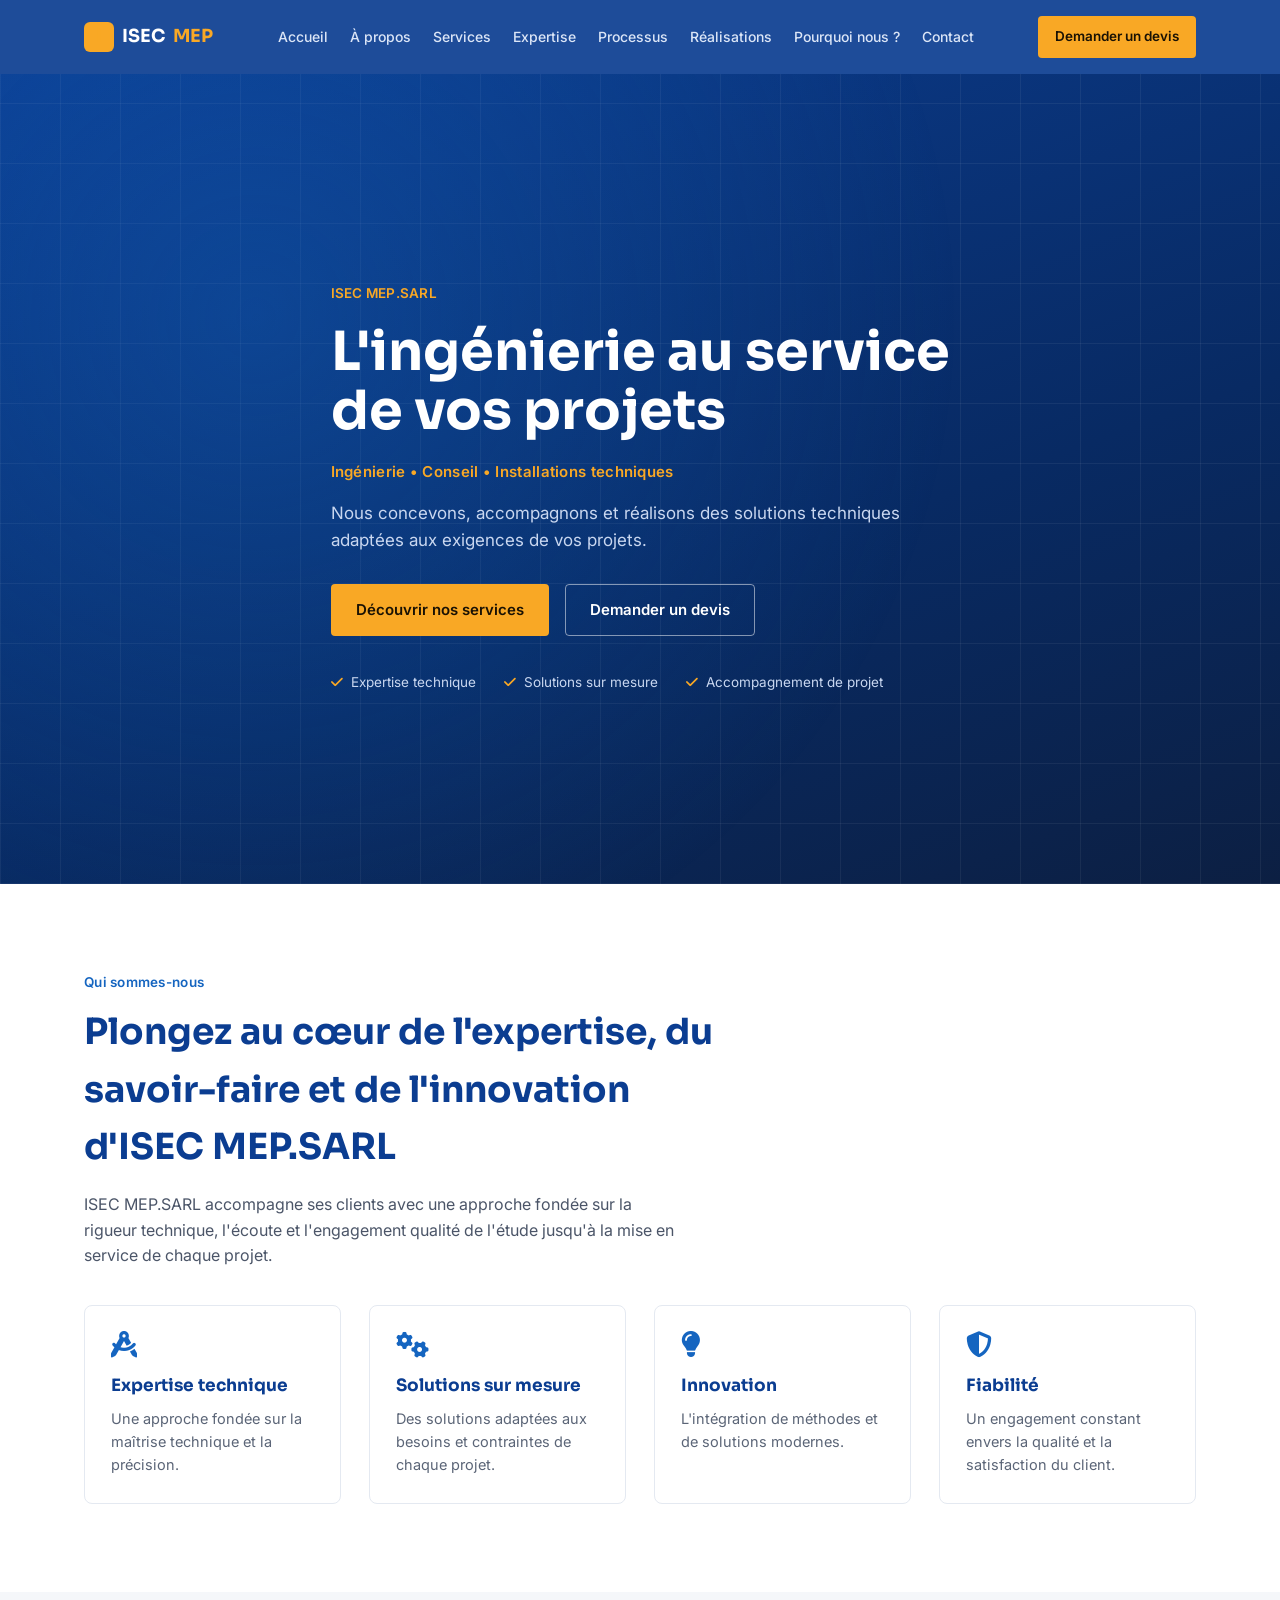
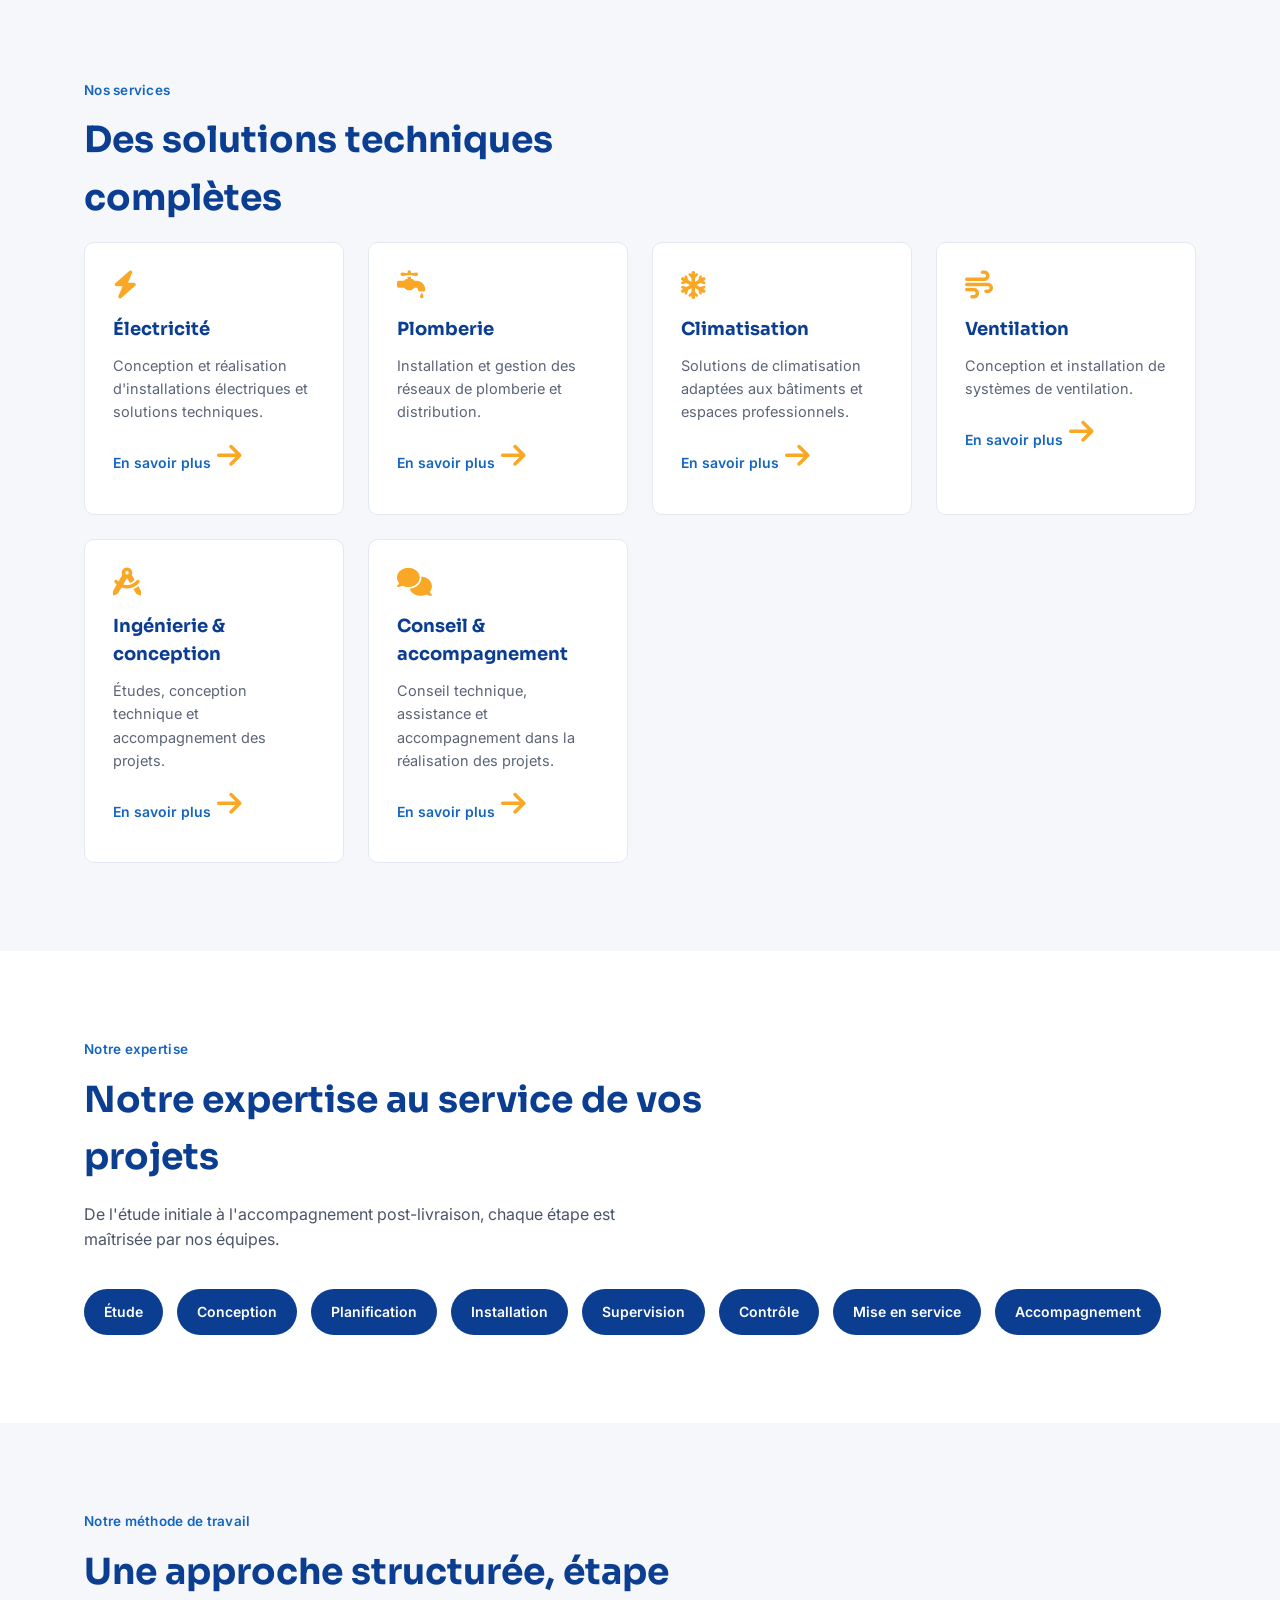
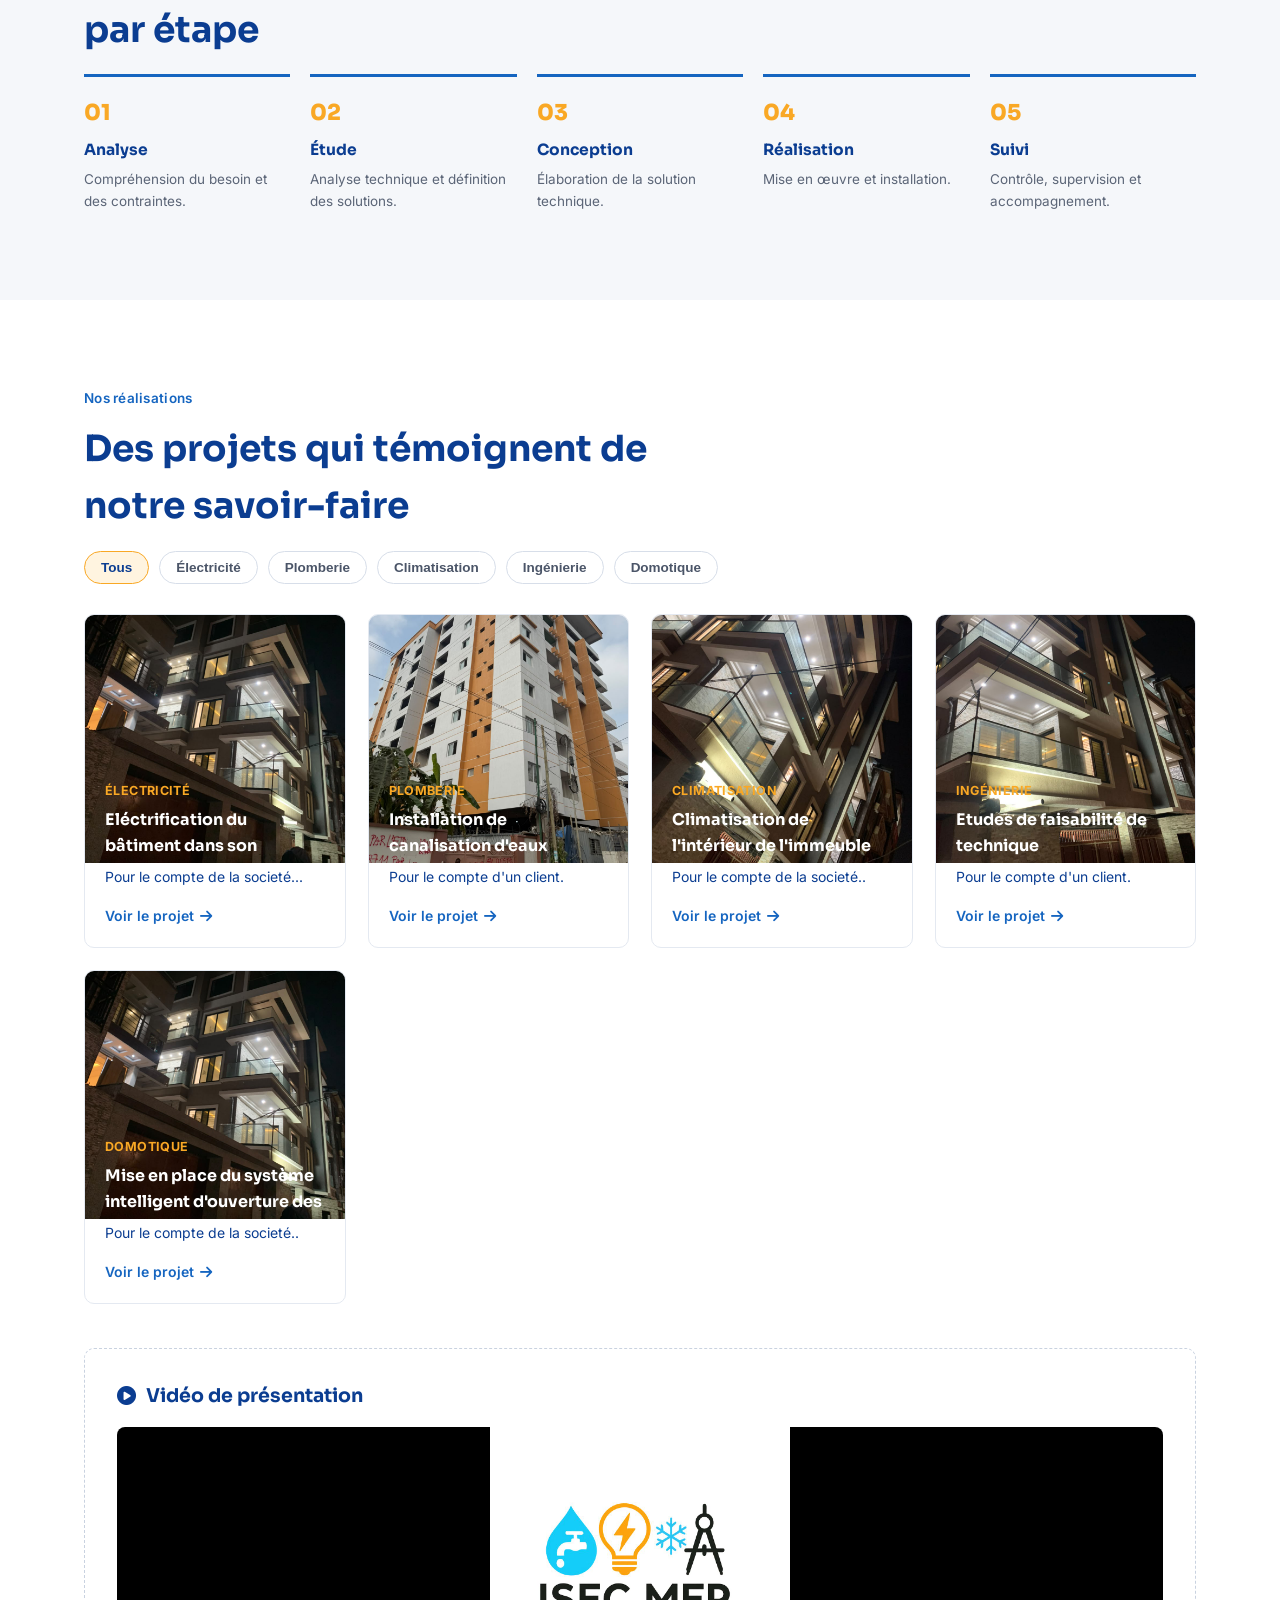
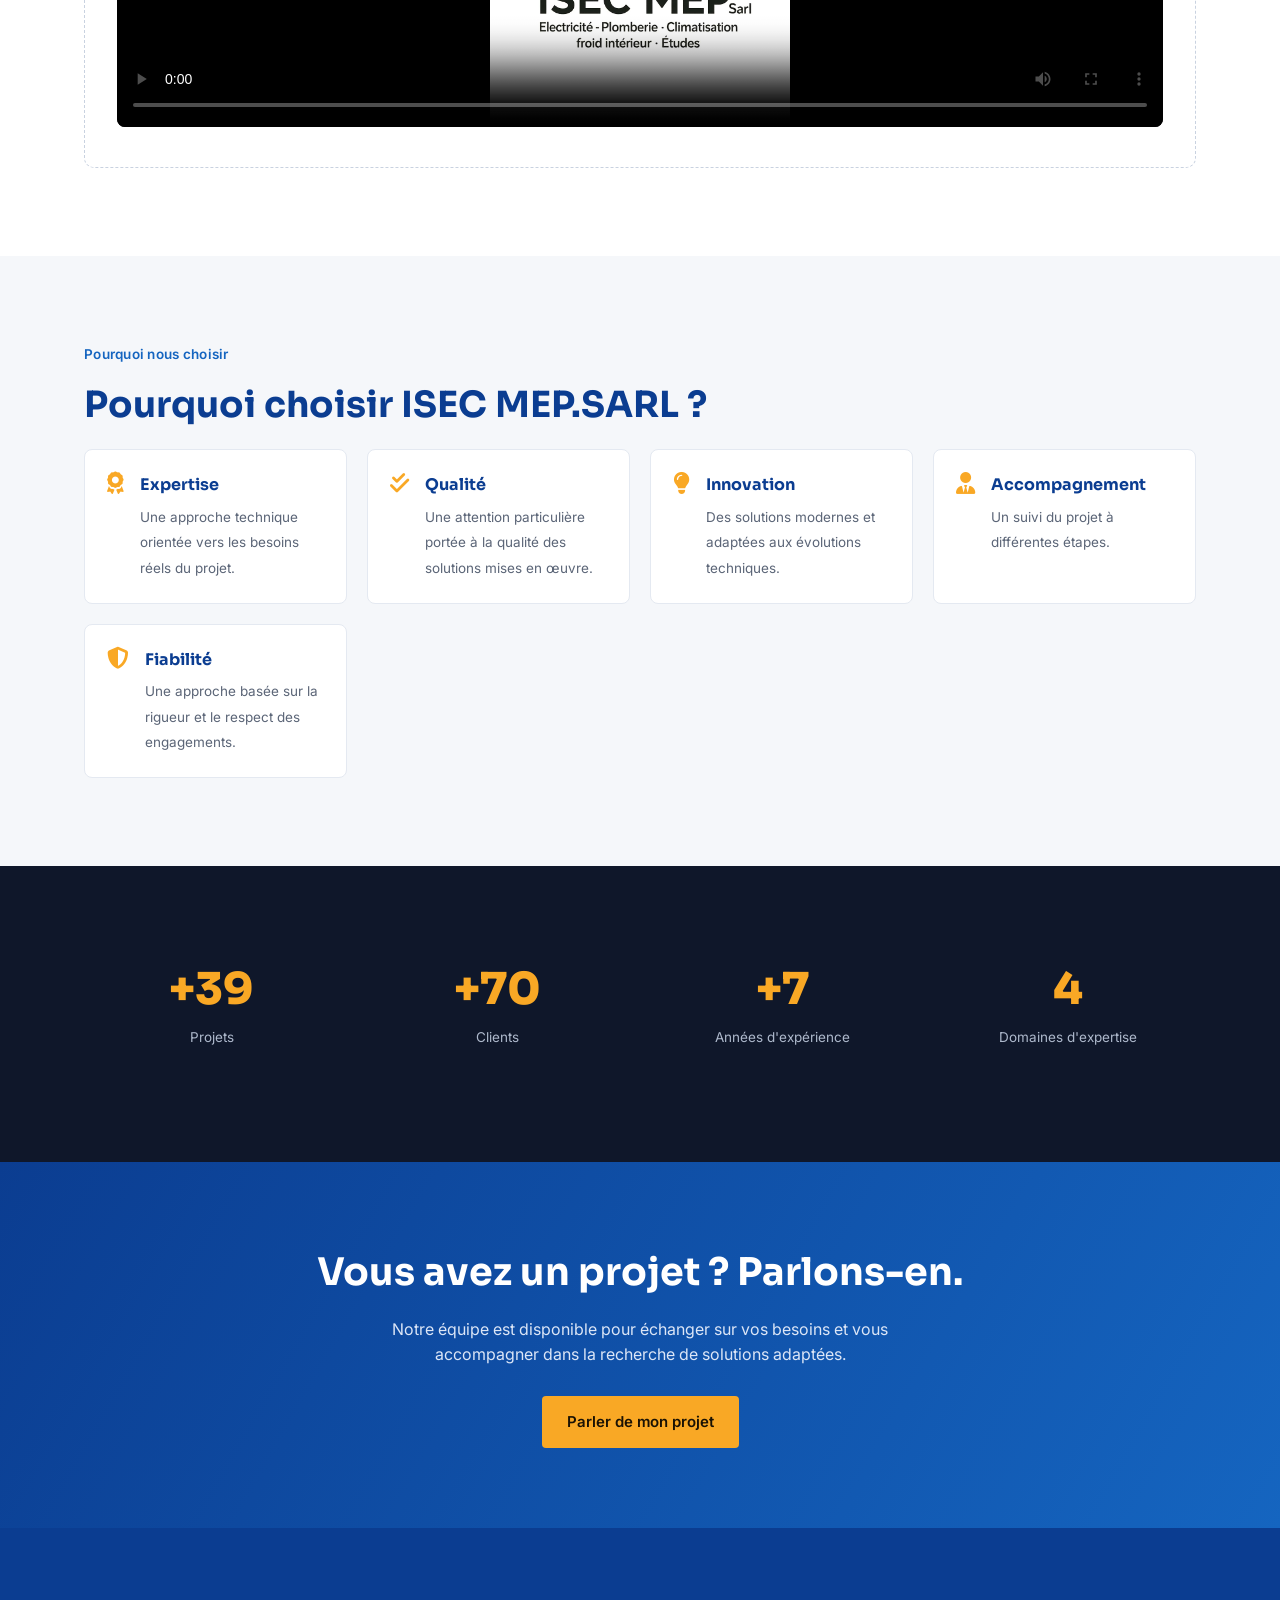
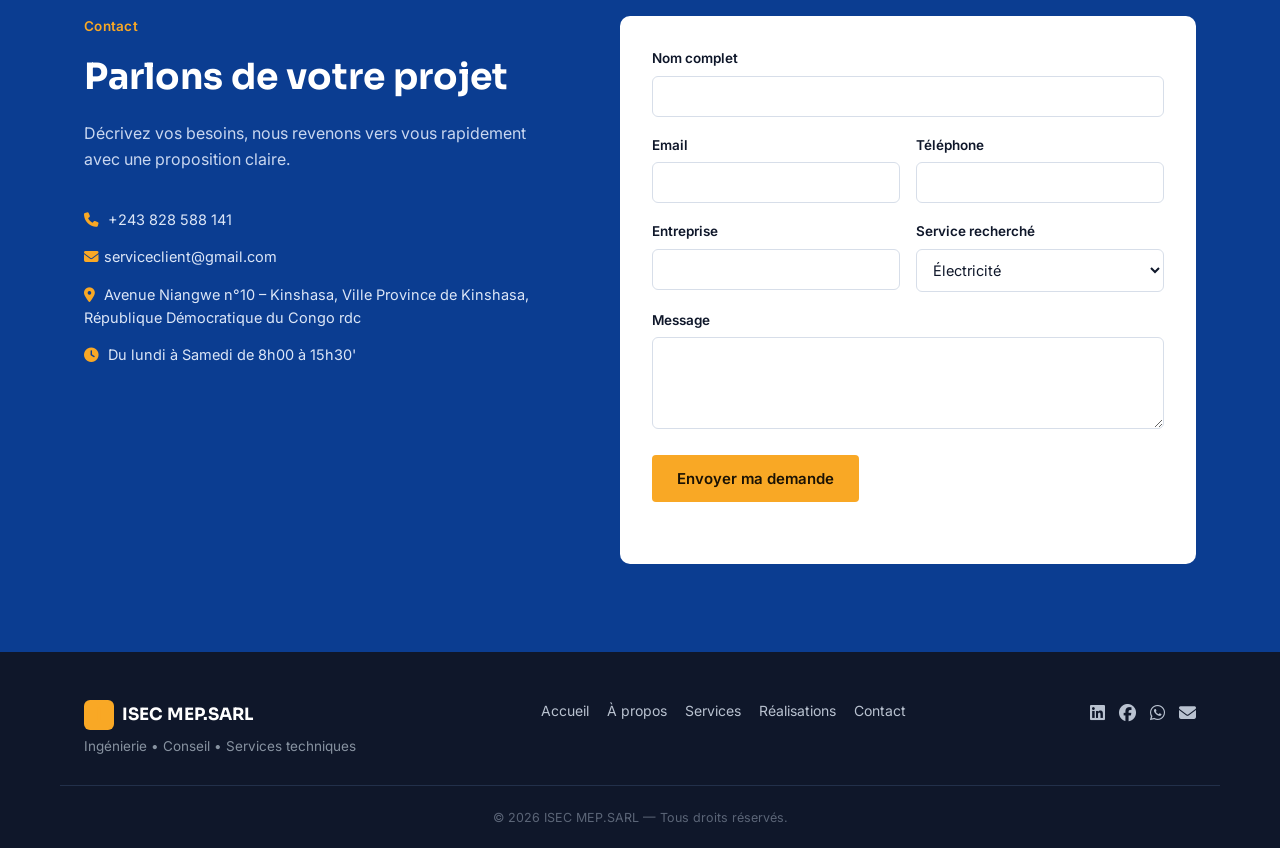
==== index.html @ 38e9d871 "Refonte du site ISEC MEP" ====
<!DOCTYPE html>
<html lang="fr">

<head>
    <meta charset="UTF-8">
    <meta name="viewport" content="width=device-width, initial-scale=1">
    <title>ISEC MEP.SARL | Ingénierie, Conseil et Services Techniques</title>
    <meta name="description"
        content="ISEC MEP.SARL accompagne vos projets à travers des solutions en ingénierie, électricité, plomberie, climatisation, ventilation et services techniques.">
    <meta name="keywords"
        content="ingénierie Kinshasa, électricité, plomberie, climatisation, ventilation, HVAC, conseil technique, ISEC MEP">
    <meta property="og:title" content="ISEC MEP.SARL | Ingénierie, Conseil et Services Techniques">
    <meta property="og:description"
        content="Ingénierie, électricité, plomberie, climatisation, ventilation et conseil technique.">
    <meta property="og:type" content="business.business">
    <link rel="icon"
        href="data:image/svg+xml,<svg xmlns=%22http://www.w3.org/2000/svg%22 viewBox=%220 0 100 100%22><rect width=%22100%22 height=%22100%22 fill=%22%230B3D91%22/><text x=%2250%22 y=%2266%22 font-size=%2255%22 fill=%22%23F9A825%22 text-anchor=%22middle%22 font-family=%22sans-serif%22>I</text></svg>">
    <link rel="preconnect" href="https://fonts.googleapis.com">
    <link rel="preconnect" href="https://fonts.gstatic.com" crossorigin>
    <link
        href="https://fonts.googleapis.com/css2?family=Sora:wght@500;600;700;800&family=Inter:wght@400;500;600&display=swap"
        rel="stylesheet">
    <link rel="stylesheet" href="https://cdnjs.cloudflare.com/ajax/libs/font-awesome/6.5.1/css/all.min.css">
    <link rel="stylesheet" href="style.css">
</head>

<body>
    <a class="skip-link" href="#contenu">Aller au contenu</a>

    <header class="navbar" id="navbar">
        <div class="wrap nav-inner">
            <a href="#accueil" class="brand"><span class="brand-mark">I</span> ISEC <span>MEP</span></a>
            <nav class="nav-links" id="navLinks" aria-label="Navigation principale">
                <a href="#accueil">Accueil</a>
                <a href="#apropos">À propos</a>
                <a href="#services">Services</a>
                <a href="#expertise">Expertise</a>
                <a href="#processus">Processus</a>
                <a href="#realisations">Réalisations</a>
                <a href="#pourquoi">Pourquoi nous ?</a>
                <a href="#contact">Contact</a>
            </nav>
            <div class="nav-actions">
                <a href="#contact" class="btn btn-gold btn-sm">Demander un devis</a>
                <button class="hamburger" id="hamburger" aria-expanded="false" aria-controls="navLinks"
                    aria-label="Menu">
                    <span></span><span></span><span></span>
                </button>
            </div>
        </div>
    </header>

    <section class="hero" id="accueil">
        <div class="hero-grid" aria-hidden="true"></div>
        <div class="hero-overlay"></div>
        <div class="wrap hero-content">
            <p class="eyebrow">ISEC MEP.SARL</p>
            <h1>L'ingénierie au service<br>de vos projets</h1>
            <p class="hero-sub">Ingénierie • Conseil • Installations techniques</p>
            <p class="hero-text">Nous concevons, accompagnons et réalisons des solutions techniques adaptées aux
                exigences de
                vos projets.</p>
            <div class="cta-row">
                <a href="#services" class="btn btn-gold">Découvrir nos services</a>
                <a href="#contact" class="btn btn-outline">Demander un devis</a>
            </div>
            <ul class="hero-indicators">
                <li><i class="fa-solid fa-check"></i> Expertise technique</li>
                <li><i class="fa-solid fa-check"></i> Solutions sur mesure</li>
                <li><i class="fa-solid fa-check"></i> Accompagnement de projet</li>
            </ul>
        </div>
    </section>

    <main id="contenu">
        <!------------------------------------about------------------------------------------------------------------------------------------>
        <!------------------------------------------------------------------------------------------------------------------------------>
        <section id="apropos" class="section">
            <div class="wrap">
                <p class="tag">Qui sommes-nous</p>
                <h2>Plongez au cœur de l'expertise, du savoir-faire et de l'innovation d'ISEC MEP.SARL</h2>
                <p class="lead">ISEC MEP.SARL accompagne ses clients avec une approche fondée sur la rigueur technique,
                    l'écoute
                    et l'engagement qualité de l'étude jusqu'à la mise en service de chaque projet.</p>
                <div class="feature-grid">
                    <div class="feature"><i class="fa-solid fa-drafting-compass"></i>
                        <h3>Expertise technique</h3>
                        <p>Une approche fondée sur la maîtrise technique et la précision.</p>
                    </div>
                    <div class="feature"><i class="fa-solid fa-gears"></i>
                        <h3>Solutions sur mesure</h3>
                        <p>Des solutions adaptées aux besoins et contraintes de chaque projet.</p>
                    </div>
                    <div class="feature"><i class="fa-solid fa-lightbulb"></i>
                        <h3>Innovation</h3>
                        <p>L'intégration de méthodes et de solutions modernes.</p>
                    </div>
                    <div class="feature"><i class="fa-solid fa-shield-halved"></i>
                        <h3>Fiabilité</h3>
                        <p>Un engagement constant envers la qualité et la satisfaction du client.</p>
                    </div>
                </div>
            </div>
        </section>
        <!-------------------------------------services----------------------------------------------------------------------------------------->
        <!------------------------------------------------------------------------------------------------------------------------------>
        <section id="services" class="section alt">
            <div class="wrap">
                <p class="tag">Nos services</p>
                <h2>Des solutions techniques complètes</h2>
                <div class="card-grid">
                    <article class="card"><i class="fa-solid fa-bolt"></i>
                        <h3>Électricité</h3>
                        <p>Conception et réalisation d'installations électriques et solutions techniques.</p><a
                            href="#contact" class="card-link">En savoir plus <i class="fa-solid fa-arrow-right"></i></a>
                    </article>
                    <article class="card"><i class="fa-solid fa-faucet-drip"></i>
                        <h3>Plomberie</h3>
                        <p>Installation et gestion des réseaux de plomberie et distribution.</p><a href="#contact"
                            class="card-link">En savoir plus <i class="fa-solid fa-arrow-right"></i></a>
                    </article>
                    <article class="card"><i class="fa-solid fa-snowflake"></i>
                        <h3>Climatisation</h3>
                        <p>Solutions de climatisation adaptées aux bâtiments et espaces professionnels.</p><a
                            href="#contact" class="card-link">En savoir plus <i class="fa-solid fa-arrow-right"></i></a>
                    </article>
                    <article class="card"><i class="fa-solid fa-wind"></i>
                        <h3>Ventilation</h3>
                        <p>Conception et installation de systèmes de ventilation.</p><a href="#contact"
                            class="card-link">En savoir
                            plus <i class="fa-solid fa-arrow-right"></i></a>
                    </article>
                    <article class="card"><i class="fa-solid fa-compass-drafting"></i>
                        <h3>Ingénierie &amp; conception</h3>
                        <p>Études, conception technique et accompagnement des projets.</p><a href="#contact"
                            class="card-link">En
                            savoir plus <i class="fa-solid fa-arrow-right"></i></a>
                    </article>
                    <article class="card"><i class="fa-solid fa-comments"></i>
                        <h3>Conseil &amp; accompagnement</h3>
                        <p>Conseil technique, assistance et accompagnement dans la réalisation des projets.</p><a
                            href="#contact" class="card-link">En savoir plus <i class="fa-solid fa-arrow-right"></i></a>
                    </article>
                </div>
            </div>
        </section>
        <!-----------------------------exprtise------------------------------------------------------------------------------------------------->
        <!------------------------------------------------------------------------------------------------------------------------------>
        <section id="expertise" class="section">
            <div class="wrap">
                <p class="tag">Notre expertise</p>
                <h2>Notre expertise au service de vos projets</h2>
                <p class="lead">De l'étude initiale à l'accompagnement post-livraison, chaque étape est maîtrisée par
                    nos
                    équipes.</p>
                <div class="expertise-grid">
                    <span>Étude</span><span>Conception</span><span>Planification</span><span>Installation</span>
                    <span>Supervision</span><span>Contrôle</span><span>Mise en service</span><span>Accompagnement</span>
                </div>
            </div>
        </section>
        <!-----------------------------------processus------------------------------------------------------------------------------------------->
        <!------------------------------------------------------------------------------------------------------------------------------>
        <section id="processus" class="section alt">
            <div class="wrap">
                <p class="tag">Notre méthode de travail</p>
                <h2>Une approche structurée, étape par étape</h2>
                <ol class="timeline">
                    <li><span class="tl-num">01</span>
                        <h3>Analyse</h3>
                        <p>Compréhension du besoin et des contraintes.</p>
                    </li>
                    <li><span class="tl-num">02</span>
                        <h3>Étude</h3>
                        <p>Analyse technique et définition des solutions.</p>
                    </li>
                    <li><span class="tl-num">03</span>
                        <h3>Conception</h3>
                        <p>Élaboration de la solution technique.</p>
                    </li>
                    <li><span class="tl-num">04</span>
                        <h3>Réalisation</h3>
                        <p>Mise en œuvre et installation.</p>
                    </li>
                    <li><span class="tl-num">05</span>
                        <h3>Suivi</h3>
                        <p>Contrôle, supervision et accompagnement.</p>
                    </li>
                </ol>
            </div>
        </section>
        <!----------------------------------nos réalisations---------------------------------------------------------------------------->
        <!------------------------------------------------------------------------------------------------------------------------------>
        <section id="realisations" class="section">
            <div class="wrap">
                <p class="tag">Nos réalisations</p>
                <h2>Des projets qui témoignent de notre savoir-faire</h2>
                <div class="filters" role="tablist" aria-label="Filtrer les réalisations">
                    <button class="filter-btn active" data-filter="all">Tous</button>
                    <button class="filter-btn" data-filter="electricite">Électricité</button>
                    <button class="filter-btn" data-filter="plomberie">Plomberie</button>
                    <button class="filter-btn" data-filter="hvac">Climatisation</button>
                    <button class="filter-btn" data-filter="ingenierie">Ingénierie</button>
                    <button class="filter-btn" data-filter="construction">Domotique</button>
                </div>
                <div class="gallery" id="gallery">
                    <article class="gcard" data-cat="electricite">
                        <div class="gph"><img src="gallerie/projet3.jpeg" alt="les images de nos réalisations"></div>
                        <span class="gcat">Électricité</span>
                        <h3>Eléctrification du bâtiment dans son </h3>
                        <p>Pour le compte de la societé...</p><a href="#contact" class="card-link">Voir le projet <i
                                class="fa-solid fa-arrow-right"></i></a>
                    </article>
                    <article class="gcard" data-cat="plomberie">
                        <div class="gph"><img src="gallerie/projet1.jpeg" alt="les images de nos réalisations"></div>
                        <span class="gcat">Plomberie</span>
                        <h3>Installation de canalisation d'eaux</h3>
                        <p>Pour le compte d'un client.</p><a href="#contact" class="card-link">Voir le projet <i
                                class="fa-solid fa-arrow-right"></i></a>
                    </article>
                    <article class="gcard" data-cat="hvac">
                        <div class="gph"><img src="gallerie/projet4.jpeg" alt="les images de nos réalisations"></div>
                        <span class="gcat">CLIMATISATION</span>
                        <h3>Climatisation de l'intérieur de l'immeuble</h3>
                        <p>Pour le compte de la societé..</p><a href="#contact" class="card-link">Voir le projet <i
                                class="fa-solid fa-arrow-right"></i></a>
                    </article>
                    <article class="gcard" data-cat="ingenierie">
                        <div class="gph"><img src="gallerie/propjet2.jpeg" alt="les images de nos réalisations"></div>
                        <span class="gcat">Ingénierie</span>
                        <h3>Etudes de faisabilité de technique</h3>
                        <p>Pour le compte d'un client.</p><a href="#contact" class="card-link">Voir le projet <i
                                class="fa-solid fa-arrow-right"></i></a>
                    </article>
                    <article class="gcard" data-cat="construction">
                        <div class="gph"><img src="gallerie/projet3.jpeg" alt="les images de nos réalisations"></div>
                        <span class="gcat">Domotique</span>
                        <h3>Mise en place du système intelligent d'ouverture des </h3>
                        <p>Pour le compte de la societé..</p><a href="#contact" class="card-link">Voir le projet <i
                                class="fa-solid fa-arrow-right"></i></a>
                    </article>
                </div>
                <div class="video-block">
                    <h3><i class="fa-solid fa-circle-play"></i> Vidéo de présentation</h3>
                    <video controls preload="metadata" poster="gallerie/logo isec.jpeg" width="100%" height="300px">
                        <source src="gallerie/8486789-uhd_3840_2160_30fps.mp4" type="video/mp4">
                        Votre navigateur ne supporte pas la lecture de cette vidéo.
                    </video>
                </div>
            </div>
        </section>
        <!--------------------------------------pourquoi nous ?---------------------------------------------------------------------------------------->
        <!------------------------------------------------------------------------------------------------------------------------------>
        <section id="pourquoi" class="section alt">
            <div class="wrap">
                <p class="tag">Pourquoi nous choisir</p>
                <h2>Pourquoi choisir ISEC MEP.SARL ?</h2>
                <div class="why-grid">
                    <div class="why"><i class="fa-solid fa-award"></i>
                        <div>
                            <h3>Expertise</h3><span>Une approche technique orientée vers les besoins réels du
                                projet.</span>
                        </div>
                    </div>
                    <div class="why"><i class="fa-solid fa-check-double"></i>
                        <div>
                            <h3>Qualité</h3><span>Une attention particulière portée à la qualité des solutions mises en
                                œuvre.</span>
                        </div>
                    </div>
                    <div class="why"><i class="fa-solid fa-lightbulb"></i>
                        <div>
                            <h3>Innovation</h3><span>Des solutions modernes et adaptées aux évolutions
                                techniques.</span>
                        </div>
                    </div>
                    <div class="why"><i class="fa-solid fa-user-tie"></i>
                        <div>
                            <h3>Accompagnement</h3><span>Un suivi du projet à différentes étapes.</span>
                        </div>
                    </div>
                    <div class="why"><i class="fa-solid fa-shield-halved"></i>
                        <div>
                            <h3>Fiabilité</h3><span>Une approche basée sur la rigueur et le respect des
                                engagements.</span>
                        </div>
                    </div>
                </div>
            </div>
        </section>
        <!-------------------------------------------les nombres clés------------------------------------------------------------------->
        <!------------------------------------------------------------------------------------------------------------------------------>
        <section class="section stats-section">
            <div class="wrap">
                <div class="stats-grid">
                    <div class="stat"><span class="stat-num" data-target="50">+50</span><span
                            class="stat-label">Projets</span>
                    </div>
                    <div class="stat"><span class="stat-num" data-target="70">+70</span><span
                            class="stat-label">Clients</span>
                    </div>
                    <div class="stat"><span class="stat-num" data-target="7">+7</span><span class="stat-label">Années
                            d'expérience</span></div>
                    <div class="stat"><span class="stat-num" data-target="4">4</span><span class="stat-label">Domaines
                            d'expertise</span></div>
                </div>
            </div>
        </section>
        <!------------------------------------------------parler du projet--------------------------------------------->
        <!--------------------------------------------------------------------------------------------------------------->
        <section class="cta-banner">
            <div class="wrap">
                <h2>Vous avez un projet ? Parlons-en.</h2>
                <p>Notre équipe est disponible pour échanger sur vos besoins et vous accompagner dans la recherche de
                    solutions
                    adaptées.</p>
                <a href="#contact" class="btn btn-gold">Parler de mon projet</a>
            </div>
        </section>
        <!-------------------------------------contact et formulaire-------------------------------------------------------->
        <!------------------------------------------------------------------------------------------------------------------>
        <section id="contact" class="section contact-section">
            <div class="wrap contact-grid">
                <div>
                    <p class="tag">Contact</p>
                    <h2>Parlons de votre projet</h2>
                    <p class="lead">Décrivez vos besoins, nous revenons vers vous rapidement avec une proposition
                        claire.</p>
                    <ul class="contact-info">
                        <li><i class="fa-solid fa-phone"></i> +243 828 588 141</li>
                        <li><i class="fa-solid fa-envelope"></i>serviceclient@gmail.com</li>
                        <li><i class="fa-solid fa-location-dot"></i>Avenue Niangwe n°10 – Kinshasa, Ville Province de
                            Kinshasa, République Démocratique du Congo rdc</li>
                        <li><i class="fa-solid fa-clock"></i> Du lundi à Samedi de 8h00 à 15h30'</li>
                    </ul>
                </div>
                <form class="contact-form" id="contactForm" novalidate>
                    <div class="form-row"><label for="nom">Nom complet</label><input type="text" id="nom" name="nom"
                            required>
                    </div>
                    <div class="form-row form-row-2">
                        <div><label for="email">Email</label><input type="email" id="email" name="email" required></div>
                        <div><label for="tel">Téléphone</label><input type="tel" id="tel" name="tel"></div>
                    </div>
                    <div class="form-row form-row-2">
                        <div><label for="entreprise">Entreprise</label><input type="text" id="entreprise"
                                name="entreprise"></div>
                        <div><label for="service">Service recherché</label>
                            <select id="service" name="service">
                                <option>Électricité</option>
                                <option>Plomberie</option>
                                <option>Climatisation</option>
                                <option>Ventilation</option>
                                <option>Ingénierie &amp; conception</option>
                                <option>Conseil &amp; accompagnement</option>
                            </select>
                        </div>
                    </div>
                    <div class="form-row"><label for="message">Message</label><textarea id="message" name="message"
                            rows="4" required></textarea></div>
                    <button type="submit" class="btn btn-gold">Envoyer ma demande</button>
                    <p class="form-feedback" id="formFeedback" role="status" aria-live="polite"></p>
                </form>
            </div>
        </section>

    </main>
    <!----------------------------------------------footer------------------------------------------------------------------------>
    <!------------------------------------------------------------------------------------------------------------------------->
    <footer class="footer">
        <div class="wrap footer-grid">
            <div>
                <p class="brand footer-brand"><span class="brand-mark">I</span> ISEC MEP.SARL</p>
                <p class="footer-tagline">Ingénierie • Conseil • Services techniques</p>
            </div>
            <nav aria-label="Liens du pied de page">
                <a href="#accueil">Accueil</a><a href="#apropos">À propos</a><a href="#services">Services</a>
                <a href="#realisations">Réalisations</a><a href="#contact">Contact</a>
            </nav>
            <div class="socials">
                <a href="#" aria-label="LinkedIn"><i class="fa-brands fa-linkedin"></i></a>
                <a href="#" aria-label="Facebook"><i class="fa-brands fa-facebook"></i></a>
                <a href="#" aria-label="WhatsApp"><i class="fa-brands fa-whatsapp"></i></a>
                <a href="mailto:#" aria-label="Email"><i class="fa-solid fa-envelope"></i></a>
            </div>
        </div>
        <p class="footer-copy">© 2026 ISEC MEP.SARL — Tous droits réservés.</p>
    </footer>

    <script src="script.js"></script>
</body>

</html>
---- style.css ----
/* ============ TOKENS ============ */
:root {
  --navy: #0B3D91;
  --blue: #1565C0;
  --gold: #F9A825;
  --dark: #0F172A;
  --gray-light: #F5F7FA;
  --white: #FFFFFF;
  --font-head: 'Sora', system-ui, sans-serif;
  --font-body: 'Inter', system-ui, sans-serif;
}

* {
  box-sizing: border-box;
}

html {
  scroll-behavior: smooth;
}

body {
  margin: 0;
  font-family: var(--font-body);
  color: var(--dark);
  background: var(--white);
  line-height: 1.6;
}

h1,
h2,
h3 {
  font-family: var(--font-head);
  margin: 0;
  color: var(--navy);
}

p {
  margin: 0;
}

a {
  color: inherit;
}

img {
  max-width: 100%;
  display: block;
}

.wrap {
  max-width: 1160px;
  margin: 0 auto;
  padding: 0 24px;
}

.skip-link {
  position: absolute;
  left: -999px;
  top: 0;
  background: var(--gold);
  color: var(--dark);
  padding: 10px 16px;
  z-index: 200;
}

.skip-link:focus {
  left: 16px;
  top: 16px;
}

a:focus-visible,
button:focus-visible,
input:focus-visible,
textarea:focus-visible,
select:focus-visible {
  outline: 2px solid var(--gold);
  outline-offset: 2px;
}

/* BUTTONS */
.btn {
  display: inline-flex;
  align-items: center;
  gap: 8px;
  padding: 13px 24px;
  border-radius: 4px;
  font-weight: 600;
  font-size: 15px;
  text-decoration: none;
  border: 1.5px solid transparent;
  cursor: pointer;
  font-family: var(--font-body);
  transition: transform .15s ease, background .15s ease;
}

.btn:hover {
  transform: translateY(-1px);
}

.btn-gold {
  background: var(--gold);
  color: #1a1204;
}

.btn-gold:hover {
  background: #ffb733;
}

.btn-outline {
  border-color: rgba(255, 255, 255, .5);
  color: var(--white);
}

.btn-outline:hover {
  background: rgba(255, 255, 255, .08);
}

.btn-sm {
  padding: 9px 16px;
  font-size: 13.5px;
}

/* NAVBAR */
.navbar {
  position: sticky;
  top: 0;
  z-index: 100;
  background: rgba(11, 61, 145, .92);
  backdrop-filter: blur(6px);
  transition: box-shadow .2s ease;
}

.navbar.scrolled {
  box-shadow: 0 4px 18px rgba(0, 0, 0, .18);
}

.nav-inner {
  display: flex;
  align-items: center;
  justify-content: space-between;
  padding: 16px 24px;
}

.brand {
  display: flex;
  align-items: center;
  gap: 8px;
  color: var(--white);
  text-decoration: none;
  font-family: var(--font-head);
  font-weight: 700;
  font-size: 18px;
}

.brand span {
  color: var(--gold);
}

.brand-mark {
  width: 30px;
  height: 30px;
  background: var(--gold);
  color: var(--navy);
  border-radius: 6px;
  display: flex;
  align-items: center;
  justify-content: center;
  font-weight: 800;
}

.nav-links {
  display: flex;
  gap: 22px;
}

.nav-links a {
  color: #DCE6F7;
  text-decoration: none;
  font-size: 14px;
  font-weight: 500;
}

.nav-links a:hover {
  color: var(--gold);
}

.nav-actions {
  display: flex;
  align-items: center;
  gap: 16px;
}

.hamburger {
  display: none;
  flex-direction: column;
  gap: 5px;
  background: none;
  border: none;
  cursor: pointer;
  padding: 6px;
}

.hamburger span {
  width: 22px;
  height: 2px;
  background: var(--white);
}

/* HERO */
.hero {
  position: relative;
  min-height: 90vh;
  display: flex;
  align-items: center;
  overflow: hidden;
  background: linear-gradient(160deg, var(--navy) 0%, #082a63 60%, var(--dark) 130%);
}

.hero-grid {
  position: absolute;
  inset: 0;
  background-image: repeating-linear-gradient(0deg, rgba(255, 255, 255, .06) 0 1px, transparent 1px 60px),
    repeating-linear-gradient(90deg, rgba(255, 255, 255, .06) 0 1px, transparent 1px 60px);
  opacity: 0;
  animation: gridFade 1.4s ease forwards .2s;
}

@keyframes gridFade {
  to {
    opacity: 1;
  }
}

.hero-overlay {
  position: absolute;
  inset: 0;
  background: radial-gradient(circle at 20% 30%, rgba(21, 101, 192, .35), transparent 60%);
}

.hero-content {
  position: relative;
  z-index: 2;
  padding: 100px 24px 80px;
}

.eyebrow {
  color: var(--gold);
  font-size: 13.5px;
  font-weight: 600;
  letter-spacing: .02em;
  margin-bottom: 18px;
}

.hero h1 {
  color: var(--white);
  font-size: clamp(32px, 5.2vw, 54px);
  line-height: 1.1;
  font-weight: 700;
  max-width: 16ch;
  opacity: 0;
  transform: translateY(16px);
  animation: riseIn .7s ease forwards .3s;
}

.hero-sub {
  color: var(--gold);
  font-weight: 600;
  font-size: 15px;
  margin-top: 18px;
  letter-spacing: .02em;
  opacity: 0;
  transform: translateY(16px);
  animation: riseIn .7s ease forwards .45s;
}

.hero-text {
  color: #C9D7F0;
  font-size: 17px;
  max-width: 52ch;
  margin: 16px 0 30px;
  opacity: 0;
  transform: translateY(16px);
  animation: riseIn .7s ease forwards .55s;
}

.cta-row {
  display: flex;
  flex-wrap: wrap;
  gap: 16px;
  opacity: 0;
  transform: translateY(16px);
  animation: riseIn .7s ease forwards .7s;
}

.hero-indicators {
  list-style: none;
  display: flex;
  flex-wrap: wrap;
  gap: 20px 28px;
  margin: 36px 0 0;
  padding: 0;
  opacity: 0;
  transform: translateY(16px);
  animation: riseIn .7s ease forwards .85s;
}

.hero-indicators li {
  color: #C9D7F0;
  font-size: 13.5px;
  display: flex;
  gap: 8px;
  align-items: center;
}

.hero-indicators i {
  color: var(--gold);
}

@keyframes riseIn {
  to {
    opacity: 1;
    transform: none;
  }
}

/* SECTIONS */
.section {
  padding: 88px 24px;
}

.section.alt {
  background: var(--gray-light);
}

.tag {
  color: var(--blue);
  font-weight: 600;
  font-size: 13.5px;
  letter-spacing: .02em;
  margin-bottom: 10px;
}

.section h2 {
  font-size: clamp(26px, 3.2vw, 36px);
  margin-bottom: 16px;
  max-width: 24ch;
}

.lead {
  color: #4B5568;
  max-width: 60ch;
  font-size: 16px;
  margin-bottom: 36px;
}

.placeholder-note {
  background: #FFF4E0;
  border: 1px solid #F3D9A0;
  color: #7a5a12;
  padding: 10px 14px;
  border-radius: 6px;
  font-size: 14px;
  display: inline-flex;
  gap: 8px;
  align-items: center;
  margin-bottom: 24px;
}

.reveal {
  opacity: 0;
  transform: translateY(18px);
  transition: opacity .6s ease, transform .6s ease;
}

.reveal.in {
  opacity: 1;
  transform: none;
}

/* feature grid */
.feature-grid {
  display: grid;
  grid-template-columns: repeat(auto-fit, minmax(220px, 1fr));
  gap: 28px;
}

.feature {
  padding: 26px;
  border: 1px solid #E4E9F1;
  border-radius: 8px;
  transition: border-color .2s ease;
}

.feature:hover {
  border-color: var(--gold);
}

.feature i {
  font-size: 26px;
  color: var(--blue);
  margin-bottom: 14px;
}

.feature h3 {
  font-size: 17px;
  margin-bottom: 8px;
}

.feature p {
  color: #5B6577;
  font-size: 14.5px;
}

/* card grid */
.card-grid {
  display: grid;
  grid-template-columns: repeat(auto-fit, minmax(260px, 1fr));
  gap: 24px;
}

.card {
  background: var(--white);
  border: 1px solid #E4E9F1;
  border-radius: 10px;
  padding: 28px;
  transition: transform .2s ease, box-shadow .2s ease, border-color .2s ease;
}

.card:hover {
  transform: translateY(-4px);
  box-shadow: 0 14px 30px rgba(11, 61, 145, .1);
  border-color: var(--gold);
}

.card i {
  font-size: 28px;
  color: var(--gold);
  margin-bottom: 16px;
}

.card h3 {
  font-size: 18px;
  margin-bottom: 10px;
}

.card p {
  color: #5B6577;
  font-size: 14.5px;
  margin-bottom: 18px;
}

.card-link {
  color: var(--blue);
  text-decoration: none;
  font-weight: 600;
  font-size: 14px;
  display: inline-flex;
  gap: 6px;
  align-items: center;
}

.card-link:hover {
  color: var(--gold);
}

/* expertise chips */
.expertise-grid {
  display: flex;
  flex-wrap: wrap;
  gap: 14px;
}

.expertise-grid span {
  background: var(--navy);
  color: var(--white);
  padding: 12px 20px;
  border-radius: 24px;
  font-size: 14px;
  font-weight: 600;
}

.expertise-grid span:hover {
  background: var(--white);
  color: var(--navy);
  border: 1px solid var(--navy);
}

/* timeline */
.timeline {
  list-style: none;
  margin: 0;
  padding: 0;
  display: grid;
  grid-template-columns: repeat(5, 1fr);
  gap: 20px;
}

.timeline li {
  border-top: 3px solid var(--blue);
  padding-top: 18px;
}

.tl-num {
  font-family: var(--font-head);
  font-weight: 800;
  color: var(--gold);
  font-size: 22px;
  display: block;
  margin-bottom: 8px;
}

.timeline h3 {
  font-size: 15.5px;
  margin-bottom: 6px;
}

.timeline p {
  font-size: 13.5px;
  color: #5B6577;
}

@media (max-width:900px) {
  .timeline {
    grid-template-columns: 1fr;
  }
}

/************************************* filters + gallery !******************************************/
.filters {
  display: flex;
  flex-wrap: wrap;
  gap: 10px;
  margin-bottom: 30px;
}

.filter-btn {
  background: none;
  border: 1.5px solid #D7DEE9;
  color: #4B5568;
  padding: 8px 16px;
  border-radius: 20px;
  font-size: 13.5px;
  font-weight: 600;
  cursor: pointer;
}

.filter-btn.active,
.filter-btn:hover {
  border-color: var(--gold);
  color: var(--navy);
  background: #FFF4E0;
}

.gallery {
  display: grid;
  grid-template-columns: repeat(auto-fit, minmax(240px, 1fr));
  gap: 22px;
  margin-bottom: 44px;
}

.gcard {
  background: var(--white);
  border: 1px solid #E4E9F1;
  border-radius: 10px;
  overflow: hidden;
  transition: transform .2s ease;
}

.gcard.hidden {
  display: none;
}

.gcard:hover {
  transform: translateY(-4px);
}

.gph {
  height: 150px;
  background: linear-gradient(135deg, var(--navy), var(--blue));
  display: flex;
  align-items: center;
  justify-content: center;
  color: rgba(255, 255, 255, .5);
  font-size: 26px;
}

.gcard .gcat {
  display: block;
 color: var(--gold);
  font-size: 12.5px;
  font-weight: 700;
  text-transform: uppercase;
  letter-spacing: .03em;
  margin: 16px 20px 6px;
}

.gcard h3 img {
  object-fit: cover;
}

.gcard h3 {
  margin: 0 20px 8px;
  font-size: 16px;
  color: var(--white)
}

.gcard p {
  margin: 0 20px 14px;
  font-size: 14px;
   color: var(--navy)
}

.gcard .card-link {
  margin: 0 20px 20px;
}

.video-block {
  border: 1px dashed #C9D2E0;
  border-radius: 10px;
  padding: 32px;
}

.video-block h3 {
  font-size: 19px;
  margin-bottom: 16px;
  display: flex;
  gap: 10px;
  align-items: center;
}

.video-block video {
  width: 100%;
  border-radius: 8px;
  background: #000;
}

/* why choose us */
.why-grid {
  display: grid;
  grid-template-columns: repeat(auto-fit, minmax(240px, 1fr));
  gap: 20px;
}

.why {
  display: flex;
  gap: 16px;
  padding: 22px;
  background: var(--white);
  border: 1px solid #E4E9F1;
  border-radius: 8px;
}

.why i {
  color: var(--gold);
  font-size: 22px;
  flex-shrink: 0;
}

.why h3 {
  font-size: 16px;
  margin-bottom: 6px;
}

.why span {
  font-size: 13.5px;
  color: #5B6577;
}

/* stats */
.stats-section {
  background: var(--dark);
  color: var(--white);
  text-align: center;
}

.stats-grid {
  display: grid;
  grid-template-columns: repeat(auto-fit, minmax(160px, 1fr));
  gap: 30px;
  margin-bottom: 24px;
}

.stat-num {
  display: block;
  font-family: var(--font-head);
  font-size: clamp(30px, 4vw, 44px);
  font-weight: 800;
  color: var(--gold);
}

.stat-label {
  font-size: 13.5px;
  color: #AEB9CC;
}

.stats-section .placeholder-note {
  background: rgba(249, 168, 37, .12);
  border-color: rgba(249, 168, 37, .3);
  color: var(--gold);
}

/* CTA banner */
.cta-banner {
  background: linear-gradient(120deg, var(--navy), var(--blue));
  color: var(--white);
  text-align: center;
  padding: 80px 24px;
}

.cta-banner h2 {
  color: var(--white);
  font-size: clamp(26px, 3.4vw, 38px);
  margin-bottom: 14px;
}

.cta-banner p {
  color: #DCE6F7;
  max-width: 52ch;
  margin: 0 auto 28px;
  font-size: 16px;
}

/* contact */
.contact-section {
  background: var(--navy);
  color: var(--white);
}

.contact-section .tag {
  color: var(--gold);
}

.contact-section h2 {
  color: var(--white);
}

.contact-section .lead {
  color: #C9D7F0;
}

.contact-grid {
  display: grid;
  grid-template-columns: 1fr 1.2fr;
  gap: 56px;
  align-items: start;
}

.contact-info {
  list-style: none;
  padding: 0;
  margin: 28px 0 0;
  display: flex;
  flex-direction: column;
  gap: 14px;
  font-size: 14.5px;
  color: #DCE6F7;
}

.contact-info i {
  color: var(--gold);
  width: 20px;
}

.contact-form {
  background: var(--white);
  border-radius: 10px;
  padding: 32px;
  color: var(--dark);
}

.form-row {
  margin-bottom: 18px;
}

.form-row-2 {
  display: grid;
  grid-template-columns: 1fr 1fr;
  gap: 16px;
}

label {
  display: block;
  font-size: 13.5px;
  font-weight: 600;
  margin-bottom: 6px;
}

input,
select,
textarea {
  width: 100%;
  padding: 11px 12px;
  border: 1.5px solid #D7DEE9;
  border-radius: 6px;
  font-family: var(--font-body);
  font-size: 14.5px;
  background: var(--white);
  color: var(--dark);
}

input:focus,
select:focus,
textarea:focus {
  border-color: var(--blue);
}

input.invalid,
textarea.invalid {
  border-color: #D64545;
}

.form-feedback {
  font-size: 14px;
  font-weight: 600;
  margin-top: 10px;
  min-height: 20px;
}

.form-feedback.success {
  color: #1B8A4C;
}

.form-feedback.error {
  color: #D64545;
}

.form-note {
  font-size: 12.5px;
  color: #8792A0;
  margin-top: 10px;
}

/* footer */
.footer {
  background: var(--dark);
  color: #B9C2D0;
  padding: 48px 24px 20px;
}

.footer-grid {
  display: flex;
  flex-wrap: wrap;
  justify-content: space-between;
  gap: 28px;
  padding-bottom: 28px;
  border-bottom: 1px solid #22304a;
}

.footer-brand {
  color: var(--white);
  font-size: 17px;
  margin-bottom: 6px;
}

.footer-tagline {
  font-size: 13.5px;
  color: #8792A0;
}

.footer-grid nav {
  display: flex;
  flex-wrap: wrap;
  gap: 18px;
}

.footer-grid nav a {
  color: #B9C2D0;
  text-decoration: none;
  font-size: 14px;
}

.footer-grid nav a:hover {
  color: var(--gold);
}

.socials {
  display: flex;
  gap: 14px;
}

.socials a {
  color: #B9C2D0;
  font-size: 17px;
}

.socials a:hover {
  color: var(--gold);
}

.footer-copy {
  text-align: center;
  font-size: 12.5px;
  color: #5B6577;
  margin: 22px 0 0;
}

/* RESPONSIVE */
@media (max-width:900px) {
  .nav-links {
    display: none;
  }

  .hamburger {
    display: flex;
  }

  .contact-grid {
    grid-template-columns: 1fr;
  }

  .form-row-2 {
    grid-template-columns: 1fr;
  }

  .navbar.menu-open .nav-links {
    display: flex;
    flex-direction: column;
    position: absolute;
    top: 100%;
    left: 0;
    right: 0;
    background: var(--navy);
    padding: 20px 24px;
    gap: 16px;
  }
}
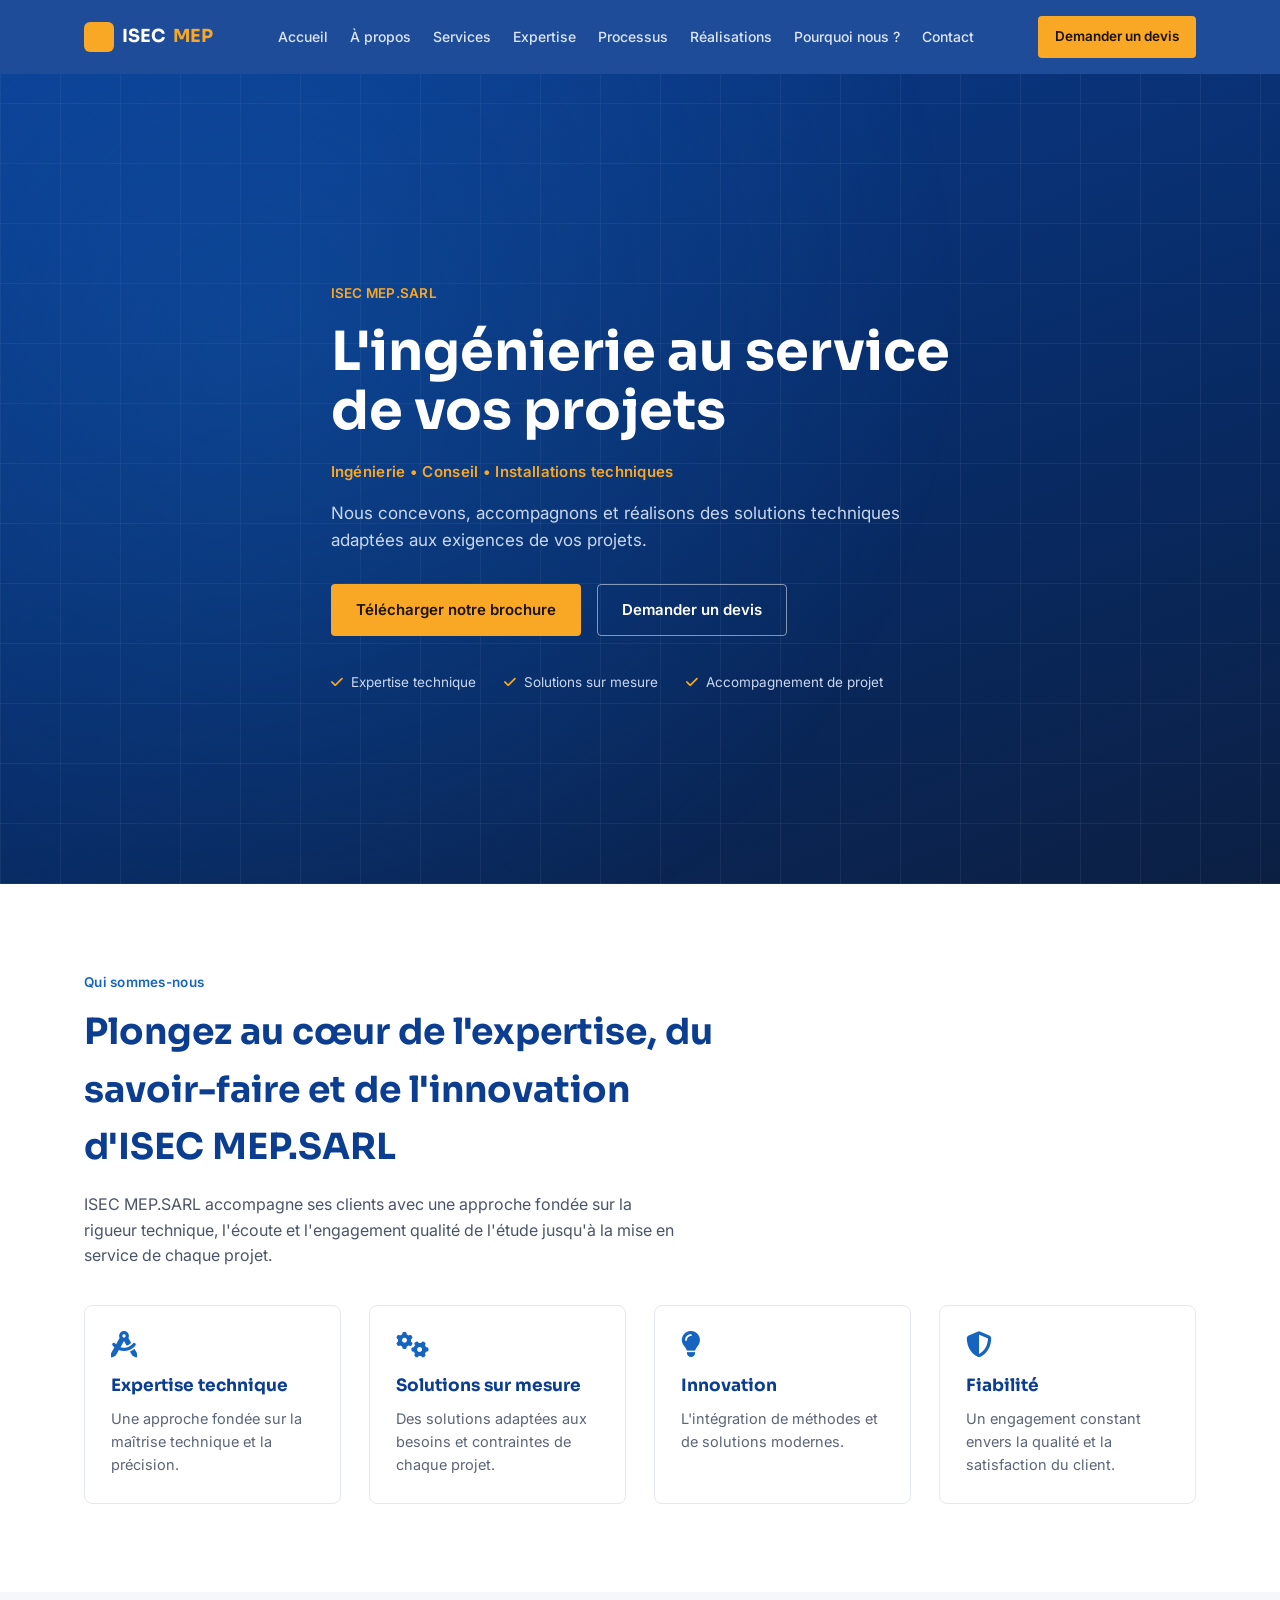
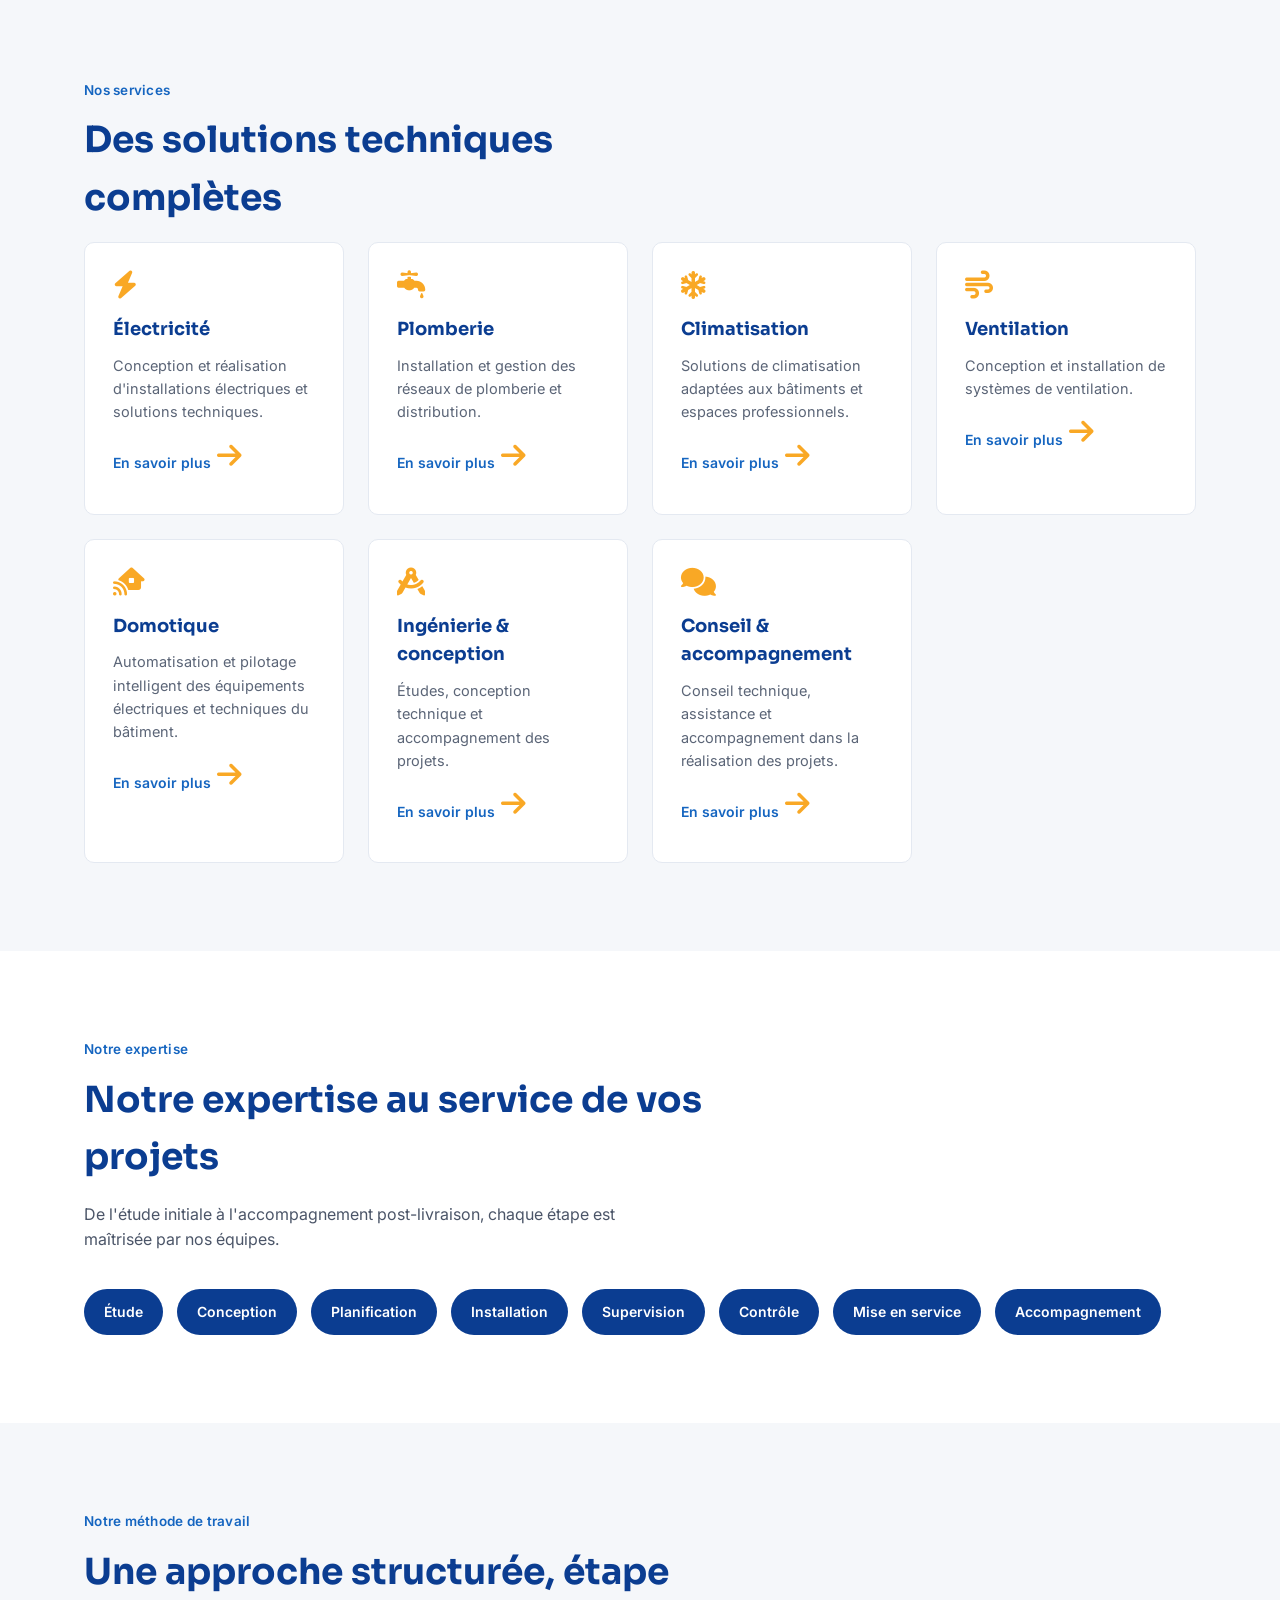
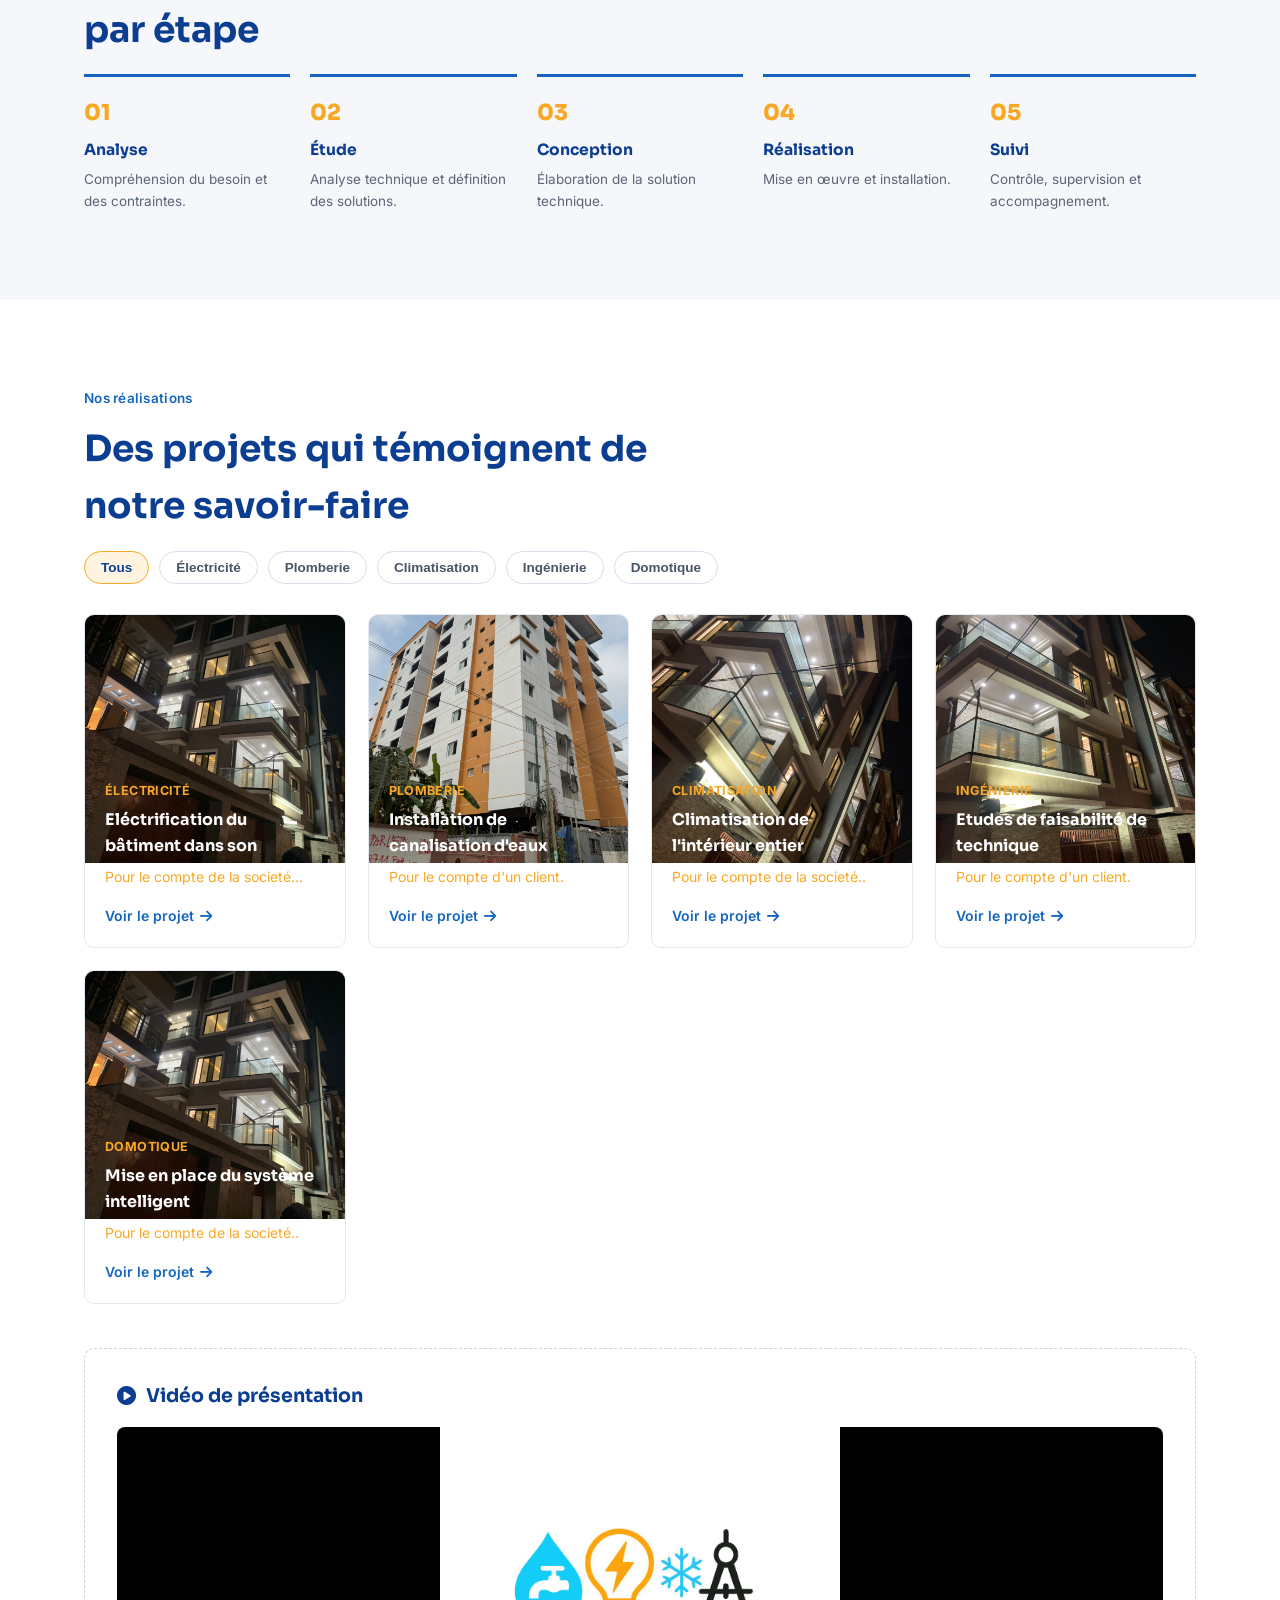
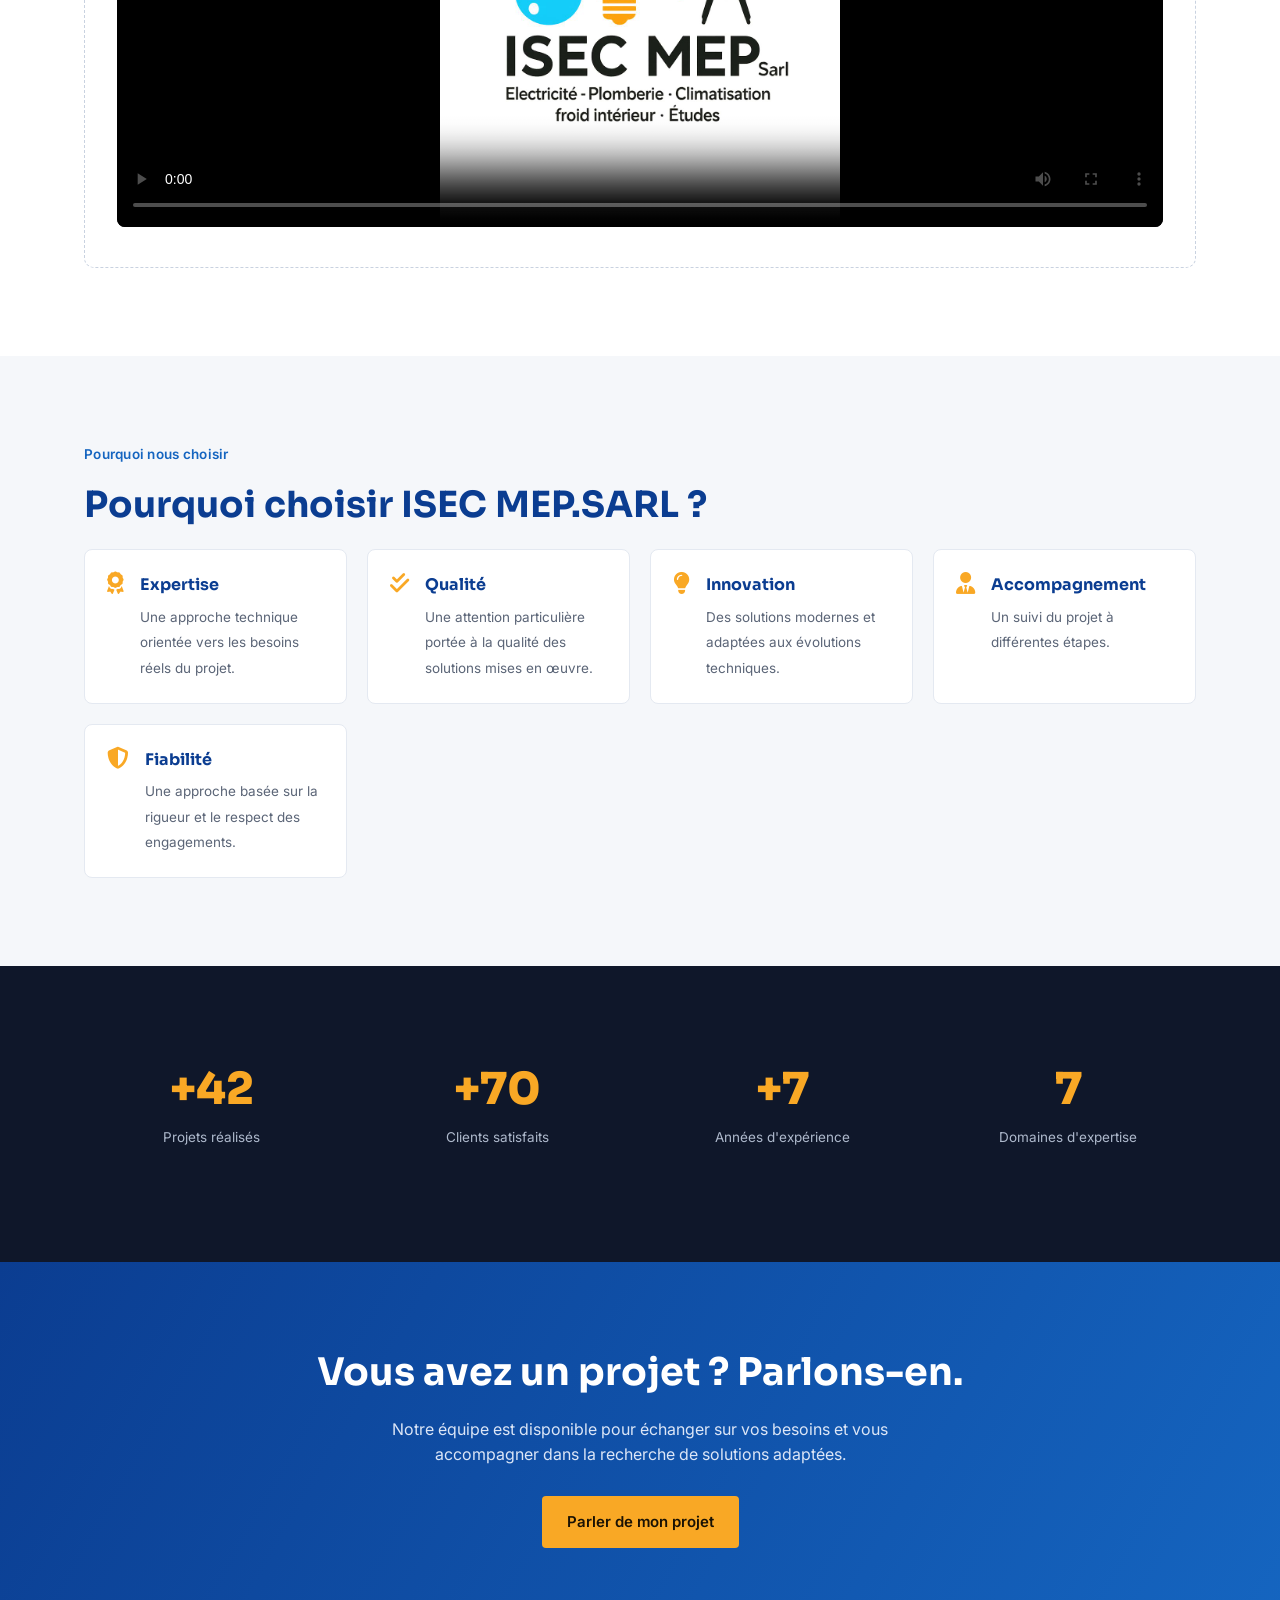
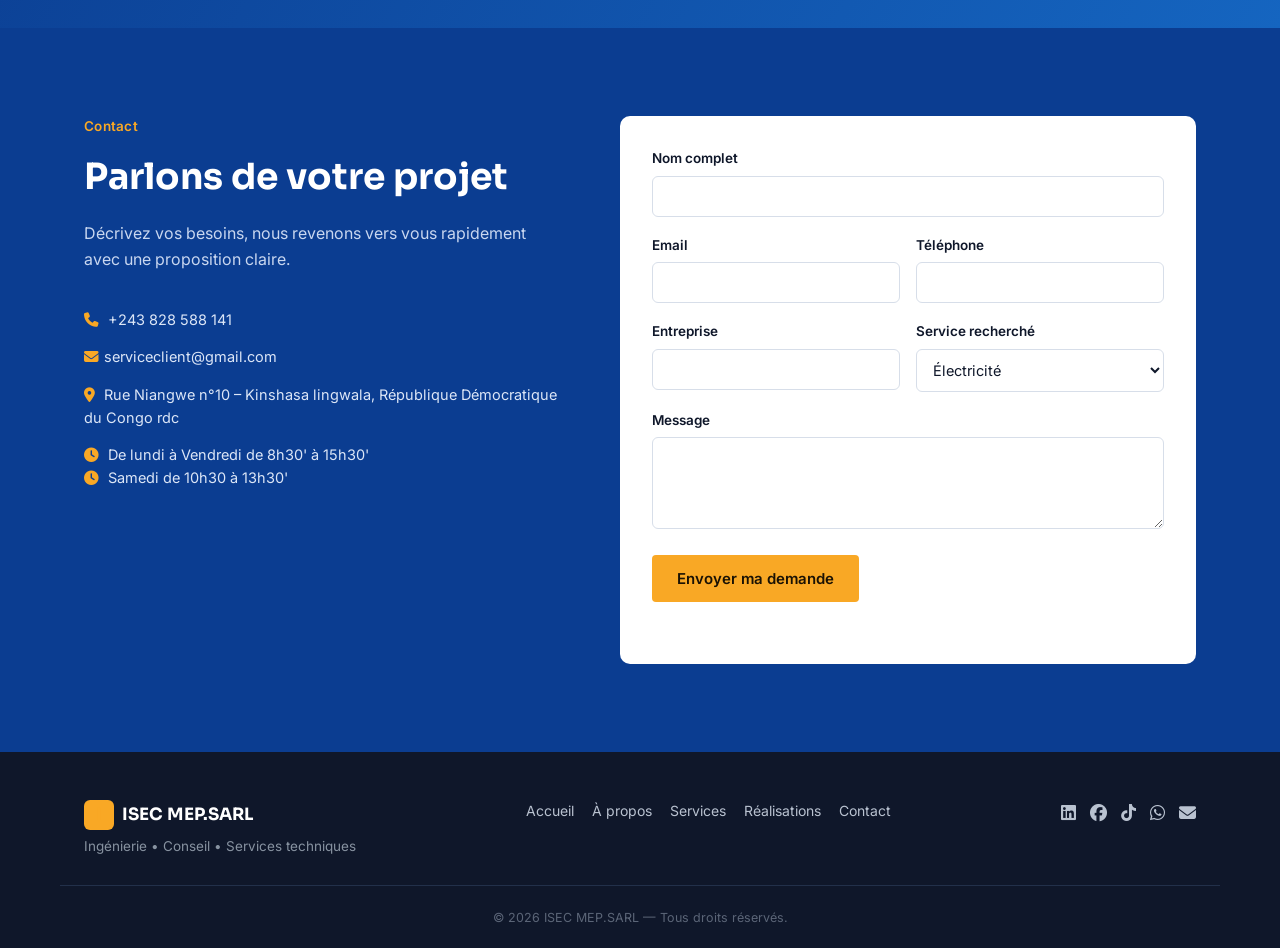
==== commit d4af3754: "refonte web site" ====
--- a/index.html
+++ b/index.html
@@ -41,7 +41,8 @@
                 <a href="#contact">Contact</a>
             </nav>
             <div class="nav-actions">
-                <a href="#contact" class="btn btn-gold btn-sm">Demander un devis</a>
+                <a href="#contact" title="Cliquer ici pour demander un devis" class="btn btn-gold btn-sm">Demander un
+                    devis</a>
                 <button class="hamburger" id="hamburger" aria-expanded="false" aria-controls="navLinks"
                     aria-label="Menu">
                     <span></span><span></span><span></span>
@@ -61,8 +62,11 @@
                 exigences de
                 vos projets.</p>
             <div class="cta-row">
-                <a href="#services" class="btn btn-gold">Découvrir nos services</a>
-                <a href="#contact" class="btn btn-outline">Demander un devis</a>
+                <a href="documents/brochure-isecmep.pdf"
+                    title="Cliquer ici pour télécharger notre brochure et savoir plus sur nous "
+                    class="btn btn-gold">Télécharger notre brochure</a>
+                <a href="#contact" title="Cliquer ici pour demander un devis" class="btn btn-outline">Demander un
+                    devis</a>
             </div>
             <ul class="hero-indicators">
                 <li><i class="fa-solid fa-check"></i> Expertise technique</li>
@@ -130,6 +134,12 @@
                             class="card-link">En savoir
                             plus <i class="fa-solid fa-arrow-right"></i></a>
                     </article>
+                    <article class="card"> <i class="fa-solid fa-house-signal"></i>
+                        <h3>Domotique</h3>
+                        <p>Automatisation et pilotage intelligent des équipements électriques et techniques du bâtiment.
+                        </p><a href="#contact" class="card-link">En savoir
+                            plus <i class="fa-solid fa-arrow-right"></i></a>
+                    </article>
                     <article class="card"><i class="fa-solid fa-compass-drafting"></i>
                         <h3>Ingénierie &amp; conception</h3>
                         <p>Études, conception technique et accompagnement des projets.</p><a href="#contact"
@@ -144,7 +154,7 @@
                 </div>
             </div>
         </section>
-        <!-----------------------------exprtise------------------------------------------------------------------------------------------------->
+        <!-----------------------------expertise chips------------------------------------------------------------------------------------------------->
         <!------------------------------------------------------------------------------------------------------------------------------>
         <section id="expertise" class="section">
             <div class="wrap">
@@ -159,7 +169,7 @@
                 </div>
             </div>
         </section>
-        <!-----------------------------------processus------------------------------------------------------------------------------------------->
+        <!-----------------------------------timeline------------------------------------------------------------------------------------------->
         <!------------------------------------------------------------------------------------------------------------------------------>
         <section id="processus" class="section alt">
             <div class="wrap">
@@ -189,7 +199,7 @@
                 </ol>
             </div>
         </section>
-        <!----------------------------------nos réalisations---------------------------------------------------------------------------->
+        <!----------------------------------filters + gallery + réalisations---------------------------------------------------------------------------->
         <!------------------------------------------------------------------------------------------------------------------------------>
         <section id="realisations" class="section">
             <div class="wrap">
@@ -221,7 +231,7 @@
                     <article class="gcard" data-cat="hvac">
                         <div class="gph"><img src="gallerie/projet4.jpeg" alt="les images de nos réalisations"></div>
                         <span class="gcat">CLIMATISATION</span>
-                        <h3>Climatisation de l'intérieur de l'immeuble</h3>
+                        <h3>Climatisation de l'intérieur entier</h3>
                         <p>Pour le compte de la societé..</p><a href="#contact" class="card-link">Voir le projet <i
                                 class="fa-solid fa-arrow-right"></i></a>
                     </article>
@@ -235,14 +245,14 @@
                     <article class="gcard" data-cat="construction">
                         <div class="gph"><img src="gallerie/projet3.jpeg" alt="les images de nos réalisations"></div>
                         <span class="gcat">Domotique</span>
-                        <h3>Mise en place du système intelligent d'ouverture des </h3>
+                        <h3>Mise en place du système intelligent </h3>
                         <p>Pour le compte de la societé..</p><a href="#contact" class="card-link">Voir le projet <i
                                 class="fa-solid fa-arrow-right"></i></a>
                     </article>
                 </div>
                 <div class="video-block">
                     <h3><i class="fa-solid fa-circle-play"></i> Vidéo de présentation</h3>
-                    <video controls preload="metadata" poster="gallerie/logo isec.jpeg" width="100%" height="300px">
+                    <video controls preload="metadata" poster="gallerie/logo isec.jpeg" width="100%" height="400px">
                         <source src="gallerie/8486789-uhd_3840_2160_30fps.mp4" type="video/mp4">
                         Votre navigateur ne supporte pas la lecture de cette vidéo.
                     </video>
@@ -293,15 +303,15 @@
         <section class="section stats-section">
             <div class="wrap">
                 <div class="stats-grid">
-                    <div class="stat"><span class="stat-num" data-target="50">+50</span><span
-                            class="stat-label">Projets</span>
-                    </div>
-                    <div class="stat"><span class="stat-num" data-target="70">+70</span><span
-                            class="stat-label">Clients</span>
+                    <div class="stat"><span class="stat-num" data-target="50">+50</span><span class="stat-label">Projets
+                            réalisés</span>
+                    </div>
+                    <div class="stat"><span class="stat-num" data-target="70">+70</span><span class="stat-label">Clients
+                            satisfaits</span>
                     </div>
                     <div class="stat"><span class="stat-num" data-target="7">+7</span><span class="stat-label">Années
                             d'expérience</span></div>
-                    <div class="stat"><span class="stat-num" data-target="4">4</span><span class="stat-label">Domaines
+                    <div class="stat"><span class="stat-num" data-target="7">7</span><span class="stat-label">Domaines
                             d'expertise</span></div>
                 </div>
             </div>
@@ -314,7 +324,8 @@
                 <p>Notre équipe est disponible pour échanger sur vos besoins et vous accompagner dans la recherche de
                     solutions
                     adaptées.</p>
-                <a href="#contact" class="btn btn-gold">Parler de mon projet</a>
+                <a href="#contact" title="Cliquer pour nous parler de votre projet" class="btn btn-gold">Parler de mon
+                    projet</a>
             </div>
         </section>
         <!-------------------------------------contact et formulaire-------------------------------------------------------->
@@ -327,11 +338,14 @@
                     <p class="lead">Décrivez vos besoins, nous revenons vers vous rapidement avec une proposition
                         claire.</p>
                     <ul class="contact-info">
-                        <li><i class="fa-solid fa-phone"></i> +243 828 588 141</li>
-                        <li><i class="fa-solid fa-envelope"></i>serviceclient@gmail.com</li>
-                        <li><i class="fa-solid fa-location-dot"></i>Avenue Niangwe n°10 – Kinshasa, Ville Province de
-                            Kinshasa, République Démocratique du Congo rdc</li>
-                        <li><i class="fa-solid fa-clock"></i> Du lundi à Samedi de 8h00 à 15h30'</li>
+                        <li><a href="tel:+243828588141" title="cliquez ici pour nous appeler"><i
+                                    class="fa-solid fa-phone"></i> +243 828 588 141</a></li>
+                        <li><a href="mailto:kabangughislain77@gmail.com" title="pour vos couriers électronics"><i
+                                    class="fa-solid fa-envelope"></i>serviceclient@gmail.com</a></li>
+                        <li><i class="fa-solid fa-location-dot"></i>Rue Niangwe n°10 – Kinshasa lingwala, République
+                            Démocratique du Congo rdc</li>
+                        <li><i class="fa-solid fa-clock"></i> De lundi à Vendredi de 8h30' à 15h30' <br><i
+                                class="fa-solid fa-clock"></i> Samedi de 10h30 à 13h30'</li>
                     </ul>
                 </div>
                 <form class="contact-form" id="contactForm" novalidate>
@@ -340,7 +354,7 @@
                     </div>
                     <div class="form-row form-row-2">
                         <div><label for="email">Email</label><input type="email" id="email" name="email" required></div>
-                        <div><label for="tel">Téléphone</label><input type="tel" id="tel" name="tel"></div>
+                        <div><label for="tel">Téléphone</label><input type="tel" id="tel" name="tel" required></div>
                     </div>
                     <div class="form-row form-row-2">
                         <div><label for="entreprise">Entreprise</label><input type="text" id="entreprise"
@@ -351,8 +365,10 @@
                                 <option>Plomberie</option>
                                 <option>Climatisation</option>
                                 <option>Ventilation</option>
+                                <option>Domotique</option>
                                 <option>Ingénierie &amp; conception</option>
                                 <option>Conseil &amp; accompagnement</option>
+                                <option>Autre</option>
                             </select>
                         </div>
                     </div>
@@ -379,9 +395,11 @@
             </nav>
             <div class="socials">
                 <a href="#" aria-label="LinkedIn"><i class="fa-brands fa-linkedin"></i></a>
-                <a href="#" aria-label="Facebook"><i class="fa-brands fa-facebook"></i></a>
-                <a href="#" aria-label="WhatsApp"><i class="fa-brands fa-whatsapp"></i></a>
-                <a href="mailto:#" aria-label="Email"><i class="fa-solid fa-envelope"></i></a>
+                <a href="https://web.facebook.com/profile.php?id=61580246016504&locale=fr_FR" aria-label="Facebook"><i
+                        class="fa-brands fa-facebook"></i></a>
+                <a href="#" aria-label="TikTok"><i class="fa-brands fa-tiktok"></i></a>
+                <a href="https://wa.me/243812345678" aria-label="WhatsApp"><i class="fa-brands fa-whatsapp"></i></a>
+                <a href="mailto:kabangughisain77@gmail.com" aria-label="Email"><i class="fa-solid fa-envelope"></i></a>
             </div>
         </div>
         <p class="footer-copy">© 2026 ISEC MEP.SARL — Tous droits réservés.</p>
--- a/style.css
+++ b/style.css
@@ -77,7 +77,9 @@
   outline-offset: 2px;
 }
 
-/* BUTTONS */
+/*********************** BUTTONS *****************************/
+/* ======================================================== */
+
 .btn {
   display: inline-flex;
   align-items: center;
@@ -120,7 +122,9 @@
   font-size: 13.5px;
 }
 
-/* NAVBAR */
+/*************************** NAVBAR ***************************/
+/* ========================================================== */
+
 .navbar {
   position: sticky;
   top: 0;
@@ -323,7 +327,9 @@
   }
 }
 
-/* SECTIONS */
+/****************************************** SECTIONS **************************/
+/* ========================================================================== */
+
 .section {
   padding: 88px 24px;
 }
@@ -377,7 +383,9 @@
   transform: none;
 }
 
-/* feature grid */
+/********************************** FEATURE GRID + ABOUT ********************************/
+/* ==================================================================================== */
+
 .feature-grid {
   display: grid;
   grid-template-columns: repeat(auto-fit, minmax(220px, 1fr));
@@ -411,7 +419,9 @@
   font-size: 14.5px;
 }
 
-/* card grid */
+/********************************** SERVICES CARD GRID ***************************/
+/* ============================================================================ */
+
 .card-grid {
   display: grid;
   grid-template-columns: repeat(auto-fit, minmax(260px, 1fr));
@@ -463,7 +473,9 @@
   color: var(--gold);
 }
 
-/* expertise chips */
+/********************************** EXPERTISE CHIPS **************************************/
+/* ===================================================================================== */
+
 .expertise-grid {
   display: flex;
   flex-wrap: wrap;
@@ -479,13 +491,9 @@
   font-weight: 600;
 }
 
-.expertise-grid span:hover {
-  background: var(--white);
-  color: var(--navy);
-  border: 1px solid var(--navy);
-}
-
-/* timeline */
+/* ***************µµµµµµµµ*************** TIMELINE *************µµµµµµµ**********************/
+/* ======================================================================================== */
+
 .timeline {
   list-style: none;
   margin: 0;
@@ -525,7 +533,9 @@
   }
 }
 
-/************************************* filters + gallery !******************************************/
+/******************** FILTERS + GALLERY + VIDEO REALISATION !*****************************/
+/* ==================================================================================== */
+
 .filters {
   display: flex;
   flex-wrap: wrap;
@@ -586,7 +596,7 @@
 
 .gcard .gcat {
   display: block;
- color: var(--gold);
+  color: var(--gold);
   font-size: 12.5px;
   font-weight: 700;
   text-transform: uppercase;
@@ -607,7 +617,7 @@
 .gcard p {
   margin: 0 20px 14px;
   font-size: 14px;
-   color: var(--navy)
+  color: var(--gold)
 }
 
 .gcard .card-link {
@@ -634,7 +644,9 @@
   background: #000;
 }
 
-/* why choose us */
+/************************ WHY CHOOSE US *************************************/
+/* ======================================================================== */
+
 .why-grid {
   display: grid;
   grid-template-columns: repeat(auto-fit, minmax(240px, 1fr));
@@ -666,7 +678,9 @@
   color: #5B6577;
 }
 
-/* stats */
+/*************************** STATS COMPTER *********************************/
+/* ======================================================================= */
+
 .stats-section {
   background: var(--dark);
   color: var(--white);
@@ -699,7 +713,9 @@
   color: var(--gold);
 }
 
-/* CTA banner */
+/*************************** CTA BANNER ************************************/
+/* ======================================================================= */
+
 .cta-banner {
   background: linear-gradient(120deg, var(--navy), var(--blue));
   color: var(--white);
@@ -720,7 +736,9 @@
   font-size: 16px;
 }
 
-/* contact */
+/******************************** CONTACT **********************************/
+/* ======================================================================= */
+
 .contact-section {
   background: var(--navy);
   color: var(--white);
@@ -759,6 +777,16 @@
 .contact-info i {
   color: var(--gold);
   width: 20px;
+}
+
+.contact-info a {
+  text-decoration: none;
+  transition: 0.5s;
+}
+
+.contact-info a:hover {
+  transition: 0.5s;
+  color: var(--gold);
 }
 
 .contact-form {
@@ -830,7 +858,9 @@
   margin-top: 10px;
 }
 
-/* footer */
+/***********************************FOOTER *********************************/
+/* ====================================================================== */
+
 .footer {
   background: var(--dark);
   color: #B9C2D0;
@@ -894,7 +924,9 @@
   margin: 22px 0 0;
 }
 
+/* ====================================================================== */
 /* RESPONSIVE */
+/* ====================================================================== */
 @media (max-width:900px) {
   .nav-links {
     display: none;
@@ -923,4 +955,8 @@
     padding: 20px 24px;
     gap: 16px;
   }
+
+  .video-block video {
+    height: 300px;
+  }
 }
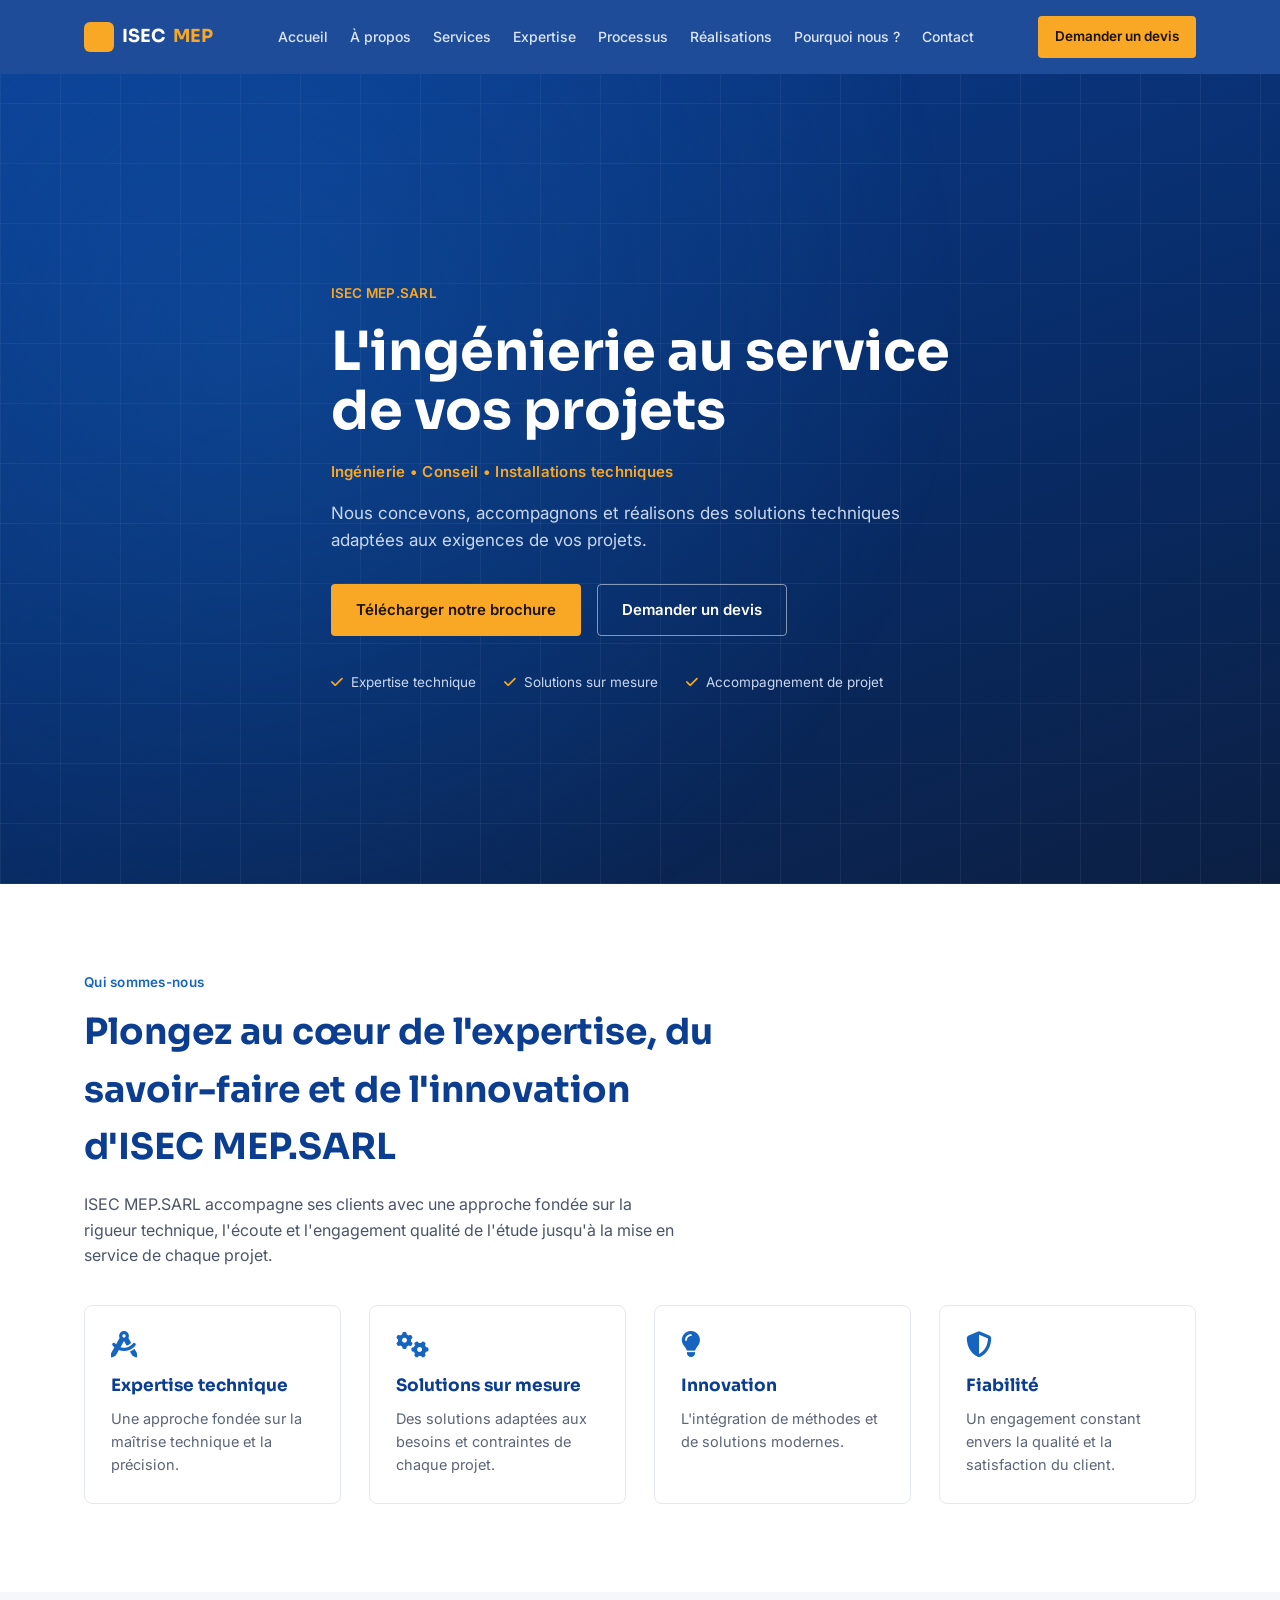
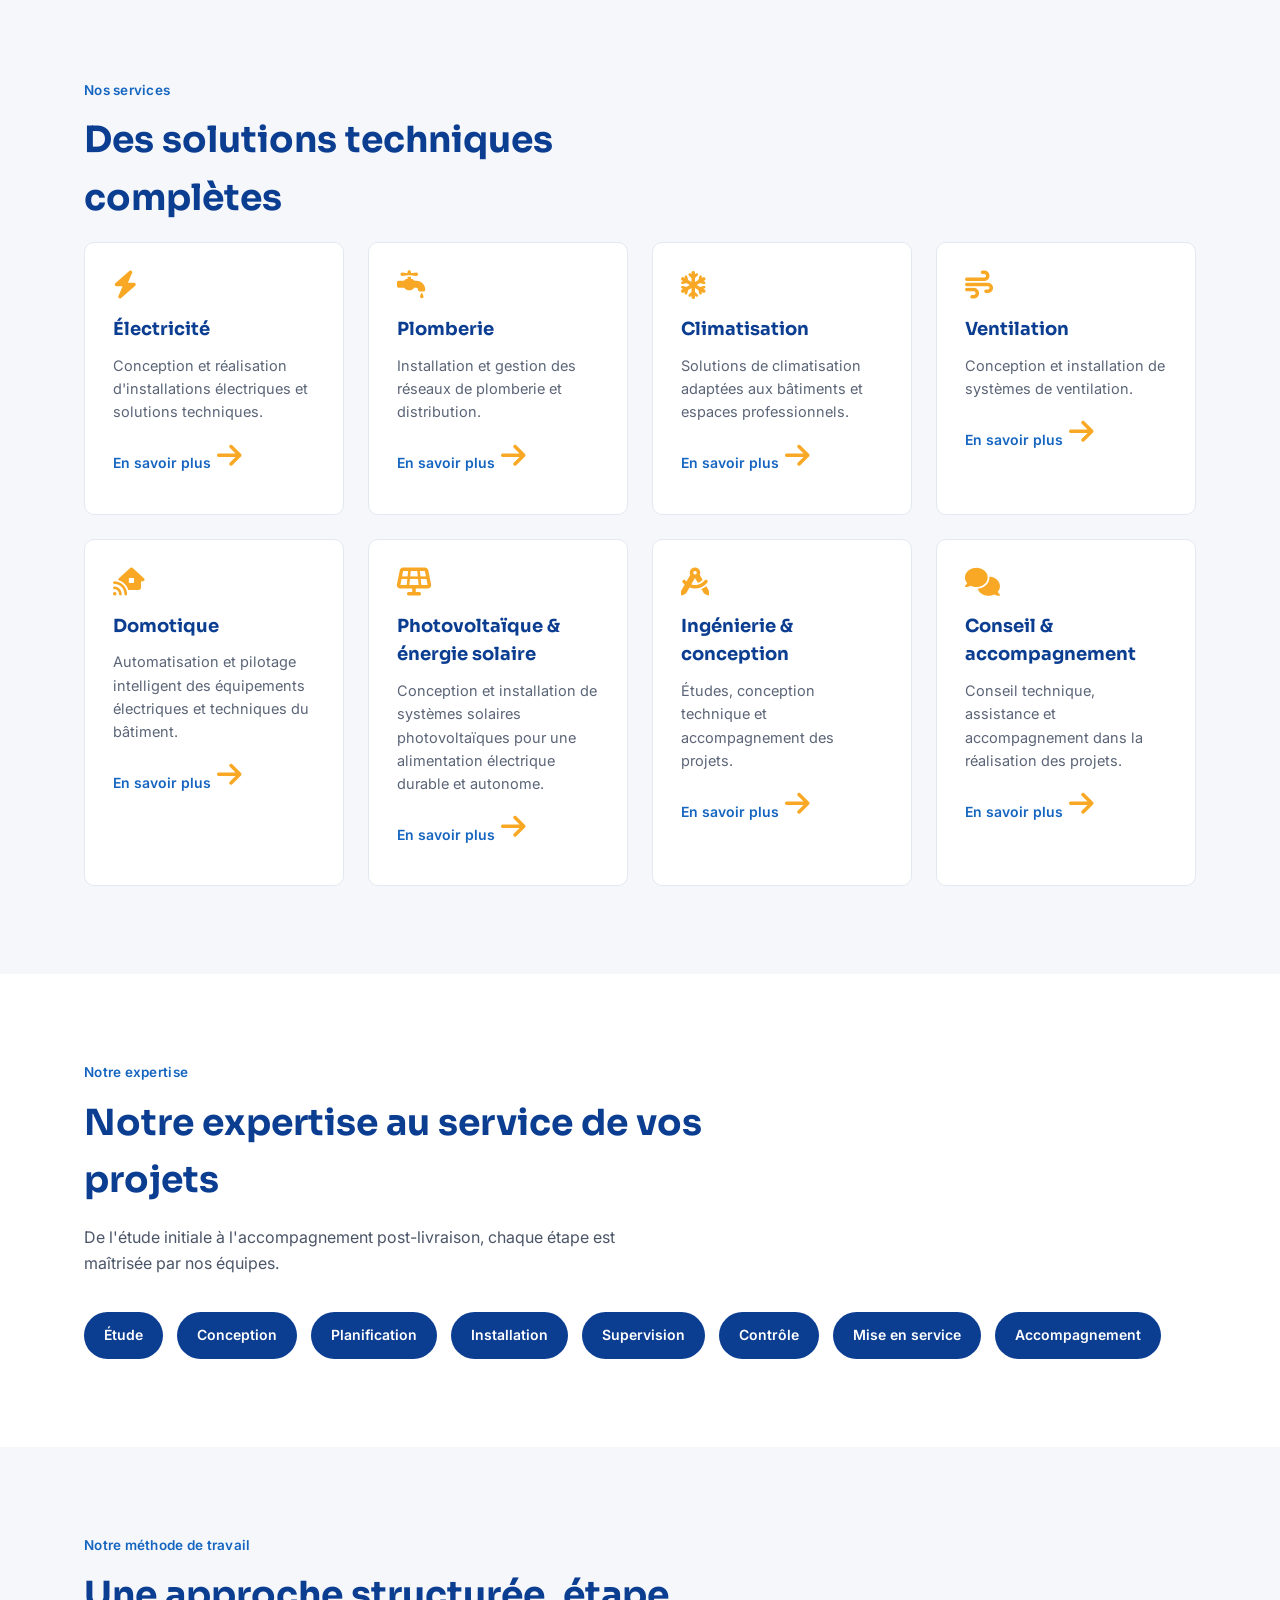
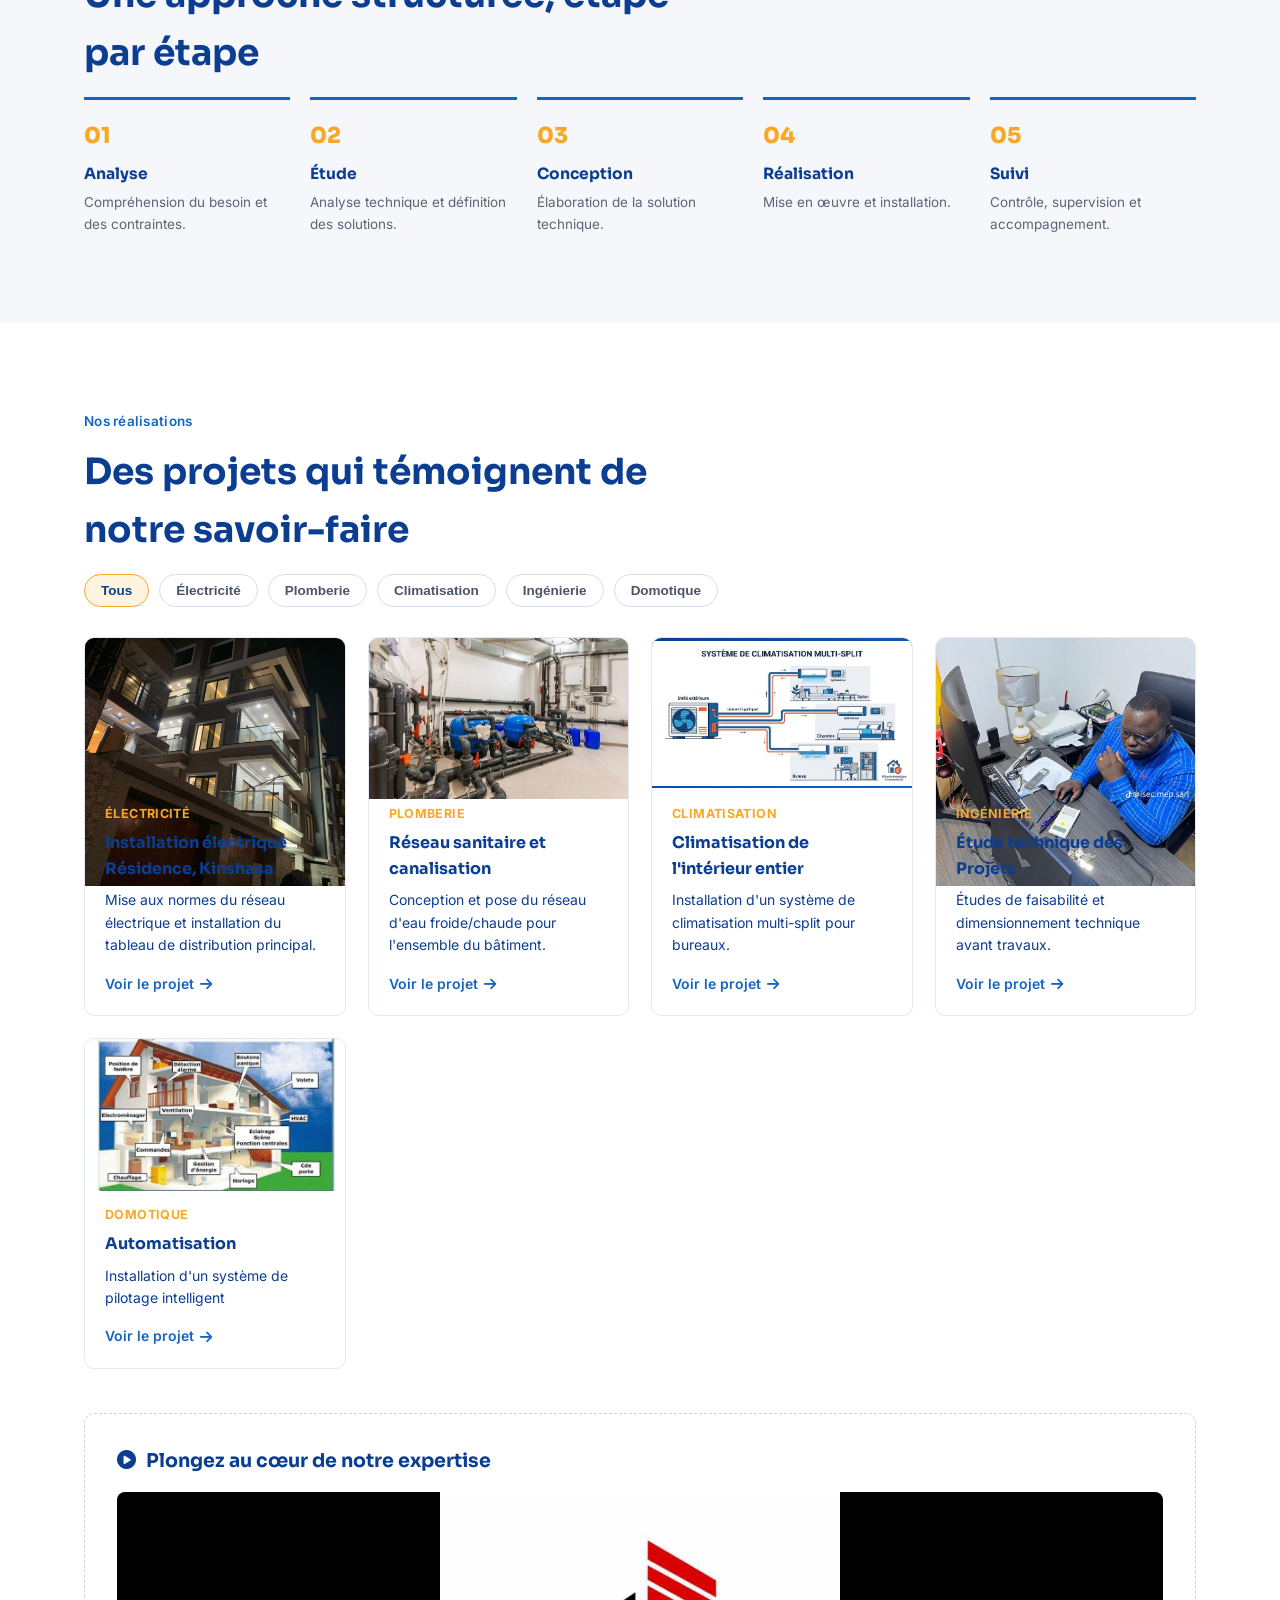
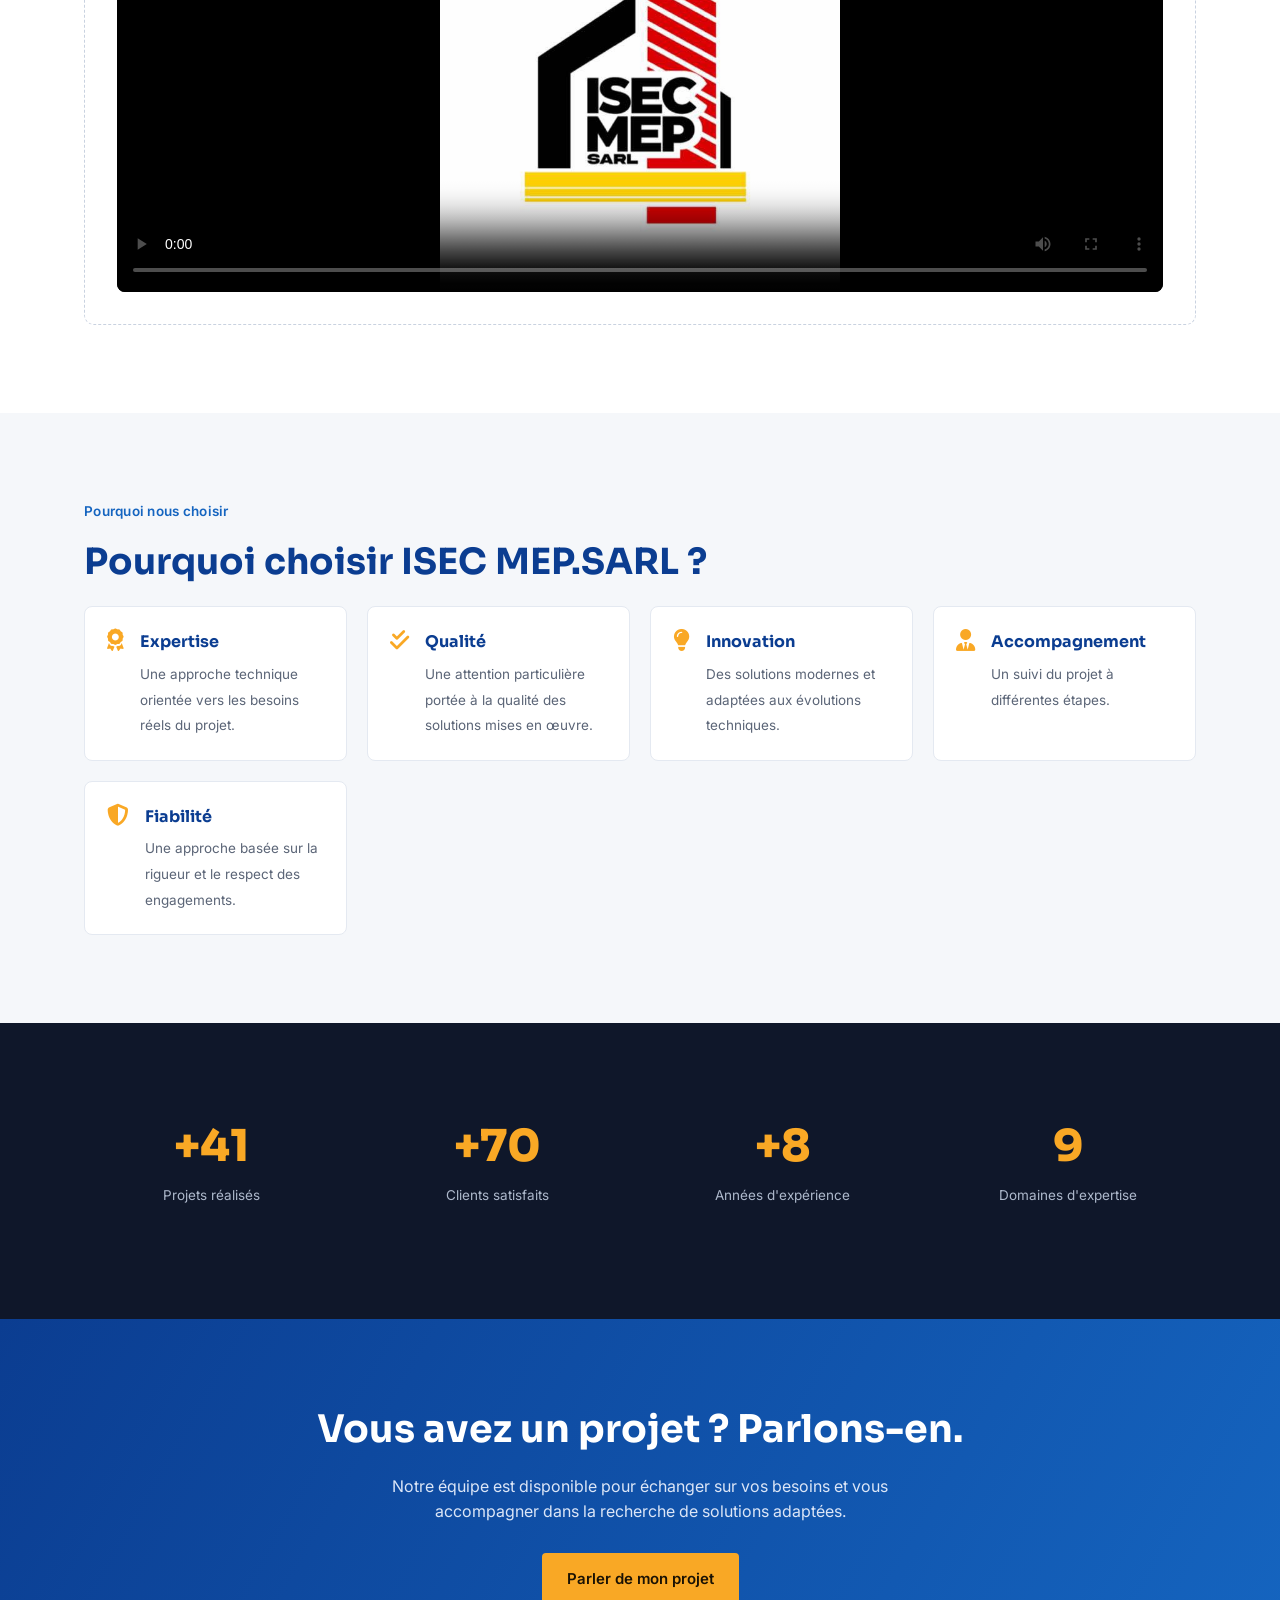
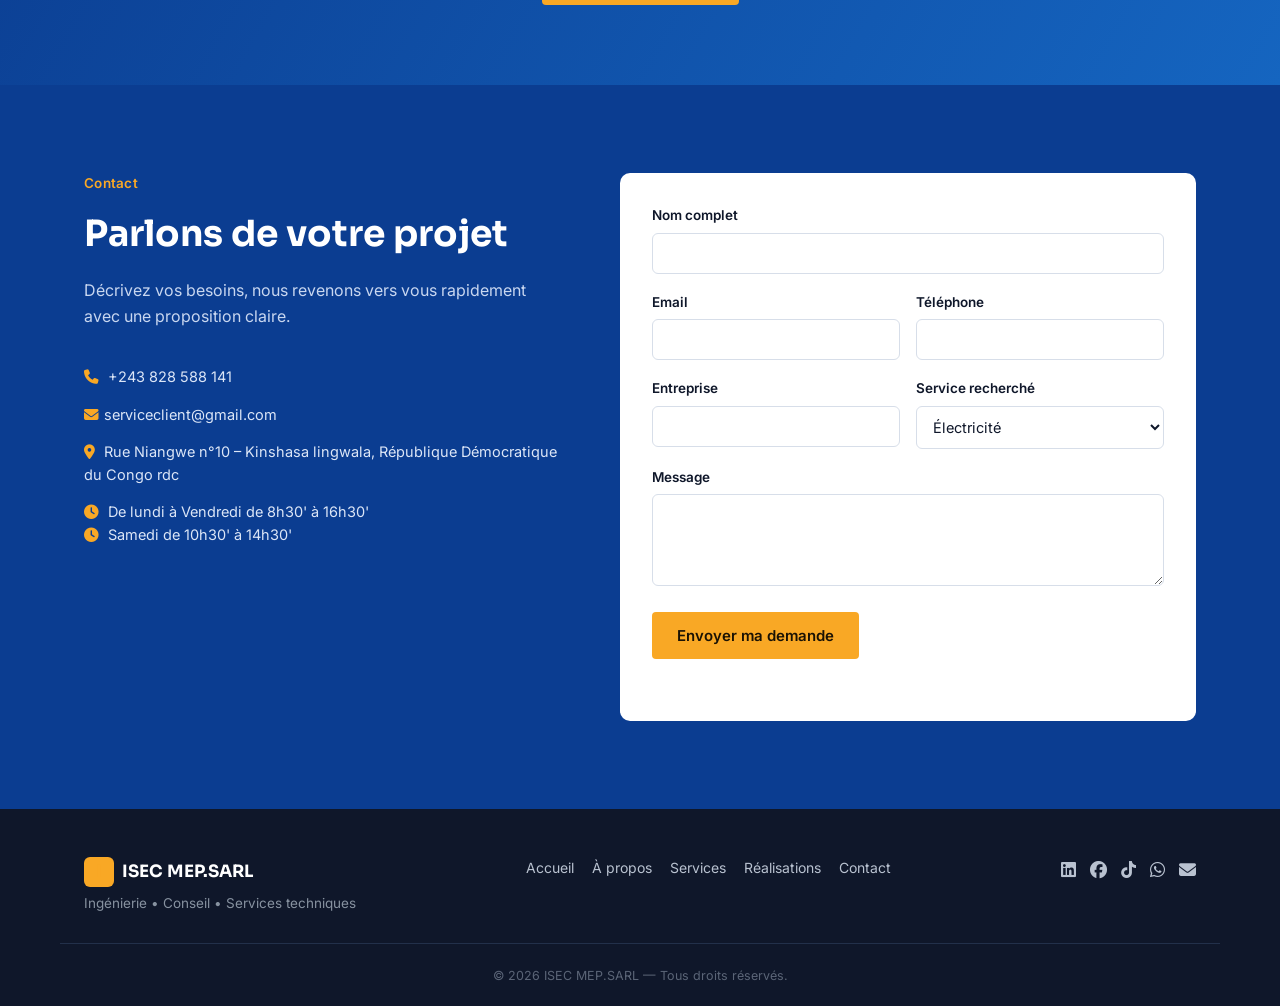
==== commit a4f2dc0c: "refonte design" ====
--- a/index.html
+++ b/index.html
@@ -139,6 +139,13 @@
                         <p>Automatisation et pilotage intelligent des équipements électriques et techniques du bâtiment.
                         </p><a href="#contact" class="card-link">En savoir
                             plus <i class="fa-solid fa-arrow-right"></i></a>
+                    </article>
+                    <article class="card">
+                        <i class="fa-solid fa-solar-panel"></i>
+                        <h3>Photovoltaïque &amp; énergie solaire</h3>
+                        <p>Conception et installation de systèmes solaires photovoltaïques pour une alimentation
+                            électrique durable et autonome.</p>
+                        <a href="#contact" class="card-link">En savoir plus <i class="fa-solid fa-arrow-right"></i></a>
                     </article>
                     <article class="card"><i class="fa-solid fa-compass-drafting"></i>
                         <h3>Ingénierie &amp; conception</h3>
@@ -215,44 +222,50 @@
                 </div>
                 <div class="gallery" id="gallery">
                     <article class="gcard" data-cat="electricite">
-                        <div class="gph"><img src="gallerie/projet3.jpeg" alt="les images de nos réalisations"></div>
+                        <div class="gph"><img src="gallerie/electricite.jpeg" alt="les images de nos réalisations">
+                        </div>
                         <span class="gcat">Électricité</span>
-                        <h3>Eléctrification du bâtiment dans son </h3>
-                        <p>Pour le compte de la societé...</p><a href="#contact" class="card-link">Voir le projet <i
+                        <h3>Installation électrique Résidence, Kinshasa </h3>
+                        <p>Mise aux normes du réseau électrique et installation du tableau de distribution principal.
+                        </p><a href="#video-block" class="card-link">Voir le projet <i
                                 class="fa-solid fa-arrow-right"></i></a>
                     </article>
                     <article class="gcard" data-cat="plomberie">
-                        <div class="gph"><img src="gallerie/projet1.jpeg" alt="les images de nos réalisations"></div>
+                        <div class="gph"><img src="gallerie/plomberié.jpg" alt="les images de nos réalisations"></div>
                         <span class="gcat">Plomberie</span>
-                        <h3>Installation de canalisation d'eaux</h3>
-                        <p>Pour le compte d'un client.</p><a href="#contact" class="card-link">Voir le projet <i
+                        <h3>Réseau sanitaire et canalisation</h3>
+                        <p>Conception et pose du réseau d'eau froide/chaude pour l'ensemble du bâtiment.</p><a
+                            href="#video-block" class="card-link">Voir le projet <i
                                 class="fa-solid fa-arrow-right"></i></a>
                     </article>
                     <article class="gcard" data-cat="hvac">
-                        <div class="gph"><img src="gallerie/projet4.jpeg" alt="les images de nos réalisations"></div>
+                        <div class="gph"><img src="gallerie/climatisation.jpg" alt="les images de nos réalisations">
+                        </div>
                         <span class="gcat">CLIMATISATION</span>
                         <h3>Climatisation de l'intérieur entier</h3>
-                        <p>Pour le compte de la societé..</p><a href="#contact" class="card-link">Voir le projet <i
+                        <p>Installation d'un système de climatisation multi-split pour bureaux.</p><a
+                            href="#video-block" class="card-link">Voir le projet <i
                                 class="fa-solid fa-arrow-right"></i></a>
                     </article>
                     <article class="gcard" data-cat="ingenierie">
-                        <div class="gph"><img src="gallerie/propjet2.jpeg" alt="les images de nos réalisations"></div>
+                        <div class="gph"><img src="gallerie/CEO isec mep.jpeg" alt="les images de nos réalisations">
+                        </div>
                         <span class="gcat">Ingénierie</span>
-                        <h3>Etudes de faisabilité de technique</h3>
-                        <p>Pour le compte d'un client.</p><a href="#contact" class="card-link">Voir le projet <i
-                                class="fa-solid fa-arrow-right"></i></a>
+                        <h3> Étude technique des Projets</h3>
+                        <p>Études de faisabilité et dimensionnement technique avant travaux.</p><a href="#video-block"
+                            class="card-link">Voir le projet <i class="fa-solid fa-arrow-right"></i></a>
                     </article>
                     <article class="gcard" data-cat="construction">
-                        <div class="gph"><img src="gallerie/projet3.jpeg" alt="les images de nos réalisations"></div>
+                        <div class="gph"><img src="gallerie/domotique.jpg" alt="les images de nos réalisations"></div>
                         <span class="gcat">Domotique</span>
-                        <h3>Mise en place du système intelligent </h3>
-                        <p>Pour le compte de la societé..</p><a href="#contact" class="card-link">Voir le projet <i
-                                class="fa-solid fa-arrow-right"></i></a>
-                    </article>
-                </div>
-                <div class="video-block">
-                    <h3><i class="fa-solid fa-circle-play"></i> Vidéo de présentation</h3>
-                    <video controls preload="metadata" poster="gallerie/logo isec.jpeg" width="100%" height="400px">
+                        <h3>Automatisation</h3>
+                        <p>Installation d'un système de pilotage intelligent</p><a href="#video-block"
+                            class="card-link">Voir le projet <i class="fa-solid fa-arrow-right"></i></a>
+                    </article>
+                </div>
+                <div class="video-block" id="video-block">
+                    <h3><i class="fa-solid fa-circle-play"></i>Plongez au cœur de notre expertise</h3>
+                    <video controls preload="metadata" poster="gallerie/logo-isec-mep.jpeg" width="100%" height="400px">
                         <source src="gallerie/8486789-uhd_3840_2160_30fps.mp4" type="video/mp4">
                         Votre navigateur ne supporte pas la lecture de cette vidéo.
                     </video>
@@ -309,9 +322,9 @@
                     <div class="stat"><span class="stat-num" data-target="70">+70</span><span class="stat-label">Clients
                             satisfaits</span>
                     </div>
-                    <div class="stat"><span class="stat-num" data-target="7">+7</span><span class="stat-label">Années
+                    <div class="stat"><span class="stat-num" data-target="8">+8</span><span class="stat-label">Années
                             d'expérience</span></div>
-                    <div class="stat"><span class="stat-num" data-target="7">7</span><span class="stat-label">Domaines
+                    <div class="stat"><span class="stat-num" data-target="9">9</span><span class="stat-label">Domaines
                             d'expertise</span></div>
                 </div>
             </div>
@@ -344,8 +357,8 @@
                                     class="fa-solid fa-envelope"></i>serviceclient@gmail.com</a></li>
                         <li><i class="fa-solid fa-location-dot"></i>Rue Niangwe n°10 – Kinshasa lingwala, République
                             Démocratique du Congo rdc</li>
-                        <li><i class="fa-solid fa-clock"></i> De lundi à Vendredi de 8h30' à 15h30' <br><i
-                                class="fa-solid fa-clock"></i> Samedi de 10h30 à 13h30'</li>
+                        <li><i class="fa-solid fa-clock"></i> De lundi à Vendredi de 8h30' à 16h30' <br><i
+                                class="fa-solid fa-clock"></i> Samedi de 10h30' à 14h30'</li>
                     </ul>
                 </div>
                 <form class="contact-form" id="contactForm" novalidate>
@@ -394,11 +407,16 @@
                 <a href="#realisations">Réalisations</a><a href="#contact">Contact</a>
             </nav>
             <div class="socials">
-                <a href="#" aria-label="LinkedIn"><i class="fa-brands fa-linkedin"></i></a>
+                <a href="https://www.linkedin.com/in/ghislain-kabangu-997555277/?isSelfProfile=true"
+                    aria-label="LinkedIn"><i class="fa-brands fa-linkedin"></i></a>
                 <a href="https://web.facebook.com/profile.php?id=61580246016504&locale=fr_FR" aria-label="Facebook"><i
                         class="fa-brands fa-facebook"></i></a>
                 <a href="#" aria-label="TikTok"><i class="fa-brands fa-tiktok"></i></a>
-                <a href="https://wa.me/243812345678" aria-label="WhatsApp"><i class="fa-brands fa-whatsapp"></i></a>
+                <a href="https://wa.me/243828588141?text=Bonjour%20ISEC%20MEP.SARL%2C%20je%20souhaite%20échanger%20avec%20vous%20au%20sujet%20d'un%20projet."
+                    class="whatsapp-btn" target="_blank" rel="noopener noreferrer"
+                    aria-label="Contacter ISEC MEP.SARL sur WhatsApp">
+                    <i class="fab fa-whatsapp"></i>
+                </a>
                 <a href="mailto:kabangughisain77@gmail.com" aria-label="Email"><i class="fa-solid fa-envelope"></i></a>
             </div>
         </div>
--- a/style.css
+++ b/style.css
@@ -593,7 +593,6 @@
   color: rgba(255, 255, 255, .5);
   font-size: 26px;
 }
-
 .gcard .gcat {
   display: block;
   color: var(--gold);
@@ -611,13 +610,13 @@
 .gcard h3 {
   margin: 0 20px 8px;
   font-size: 16px;
-  color: var(--white)
+  color: var(--navy)
 }
 
 .gcard p {
   margin: 0 20px 14px;
   font-size: 14px;
-  color: var(--gold)
+  color: var(--navy)
 }
 
 .gcard .card-link {
@@ -642,6 +641,7 @@
   width: 100%;
   border-radius: 8px;
   background: #000;
+  display: block;
 }
 
 /************************ WHY CHOOSE US *************************************/
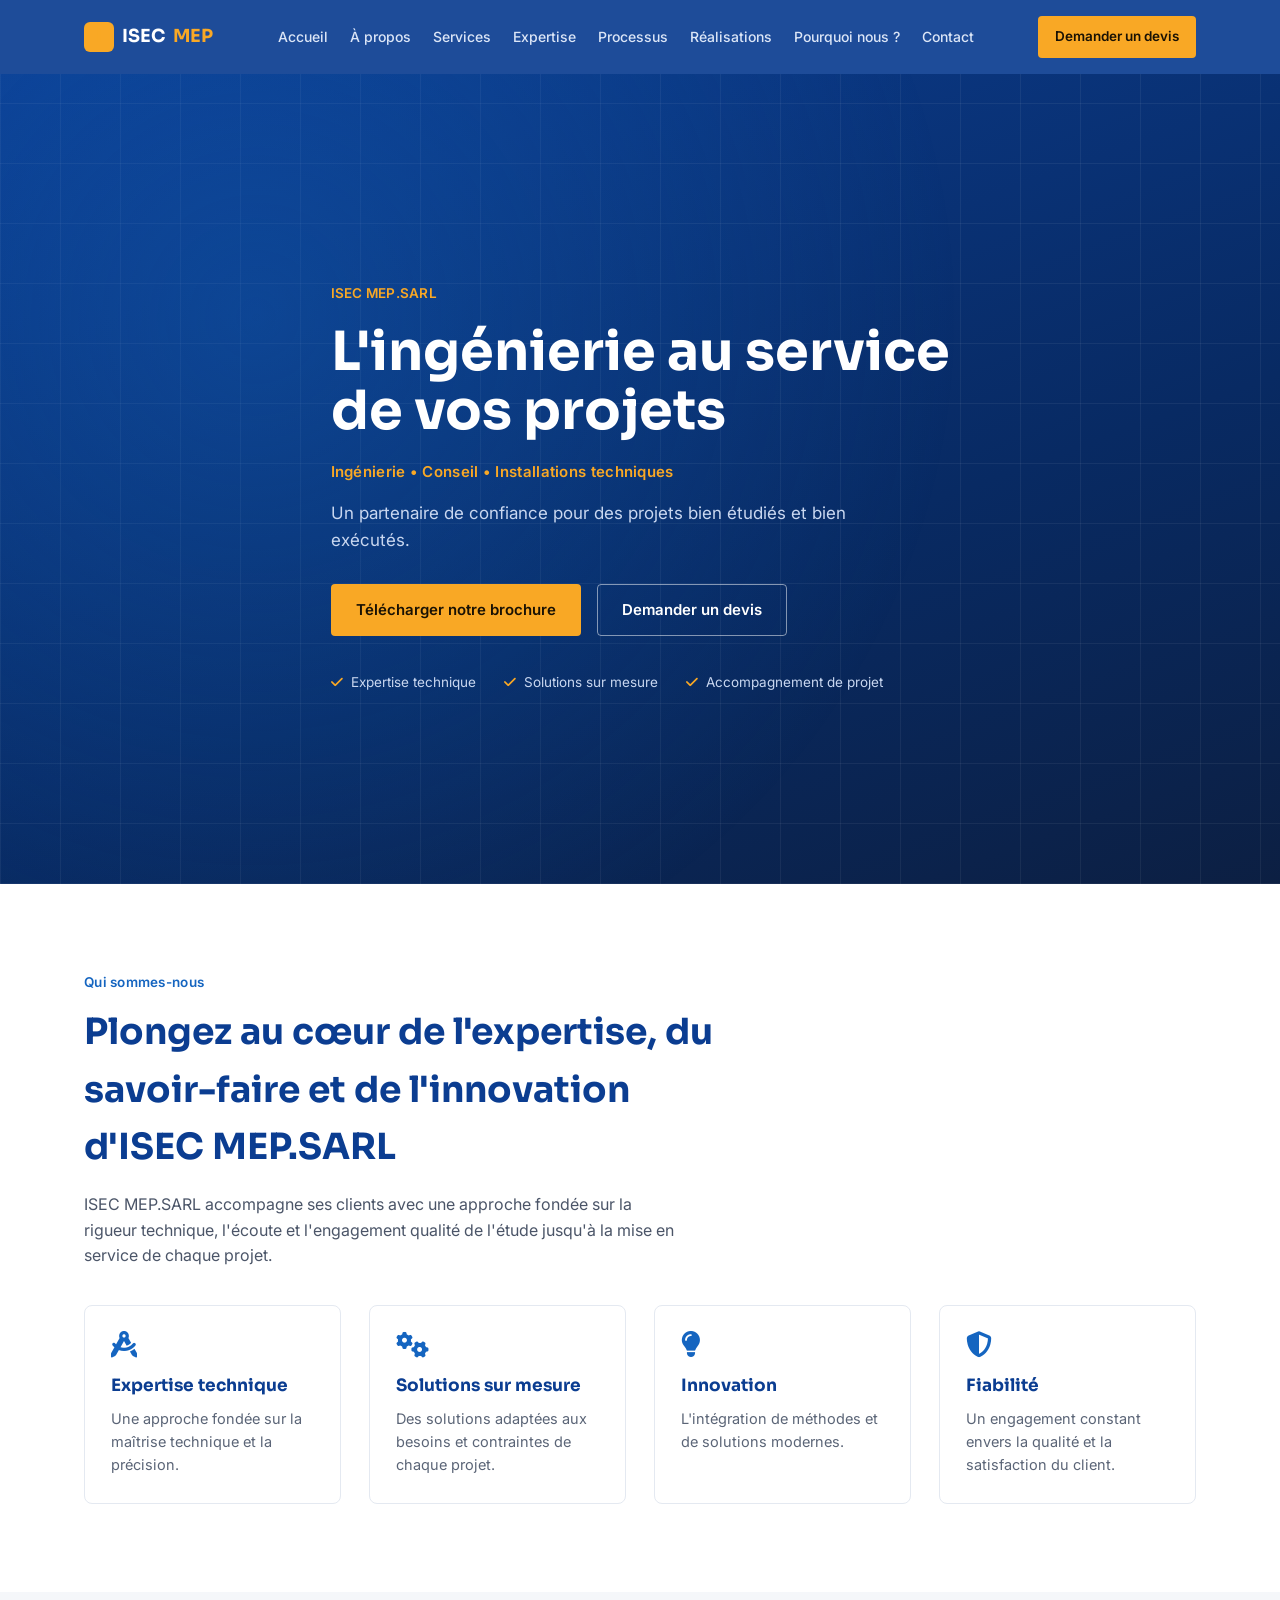
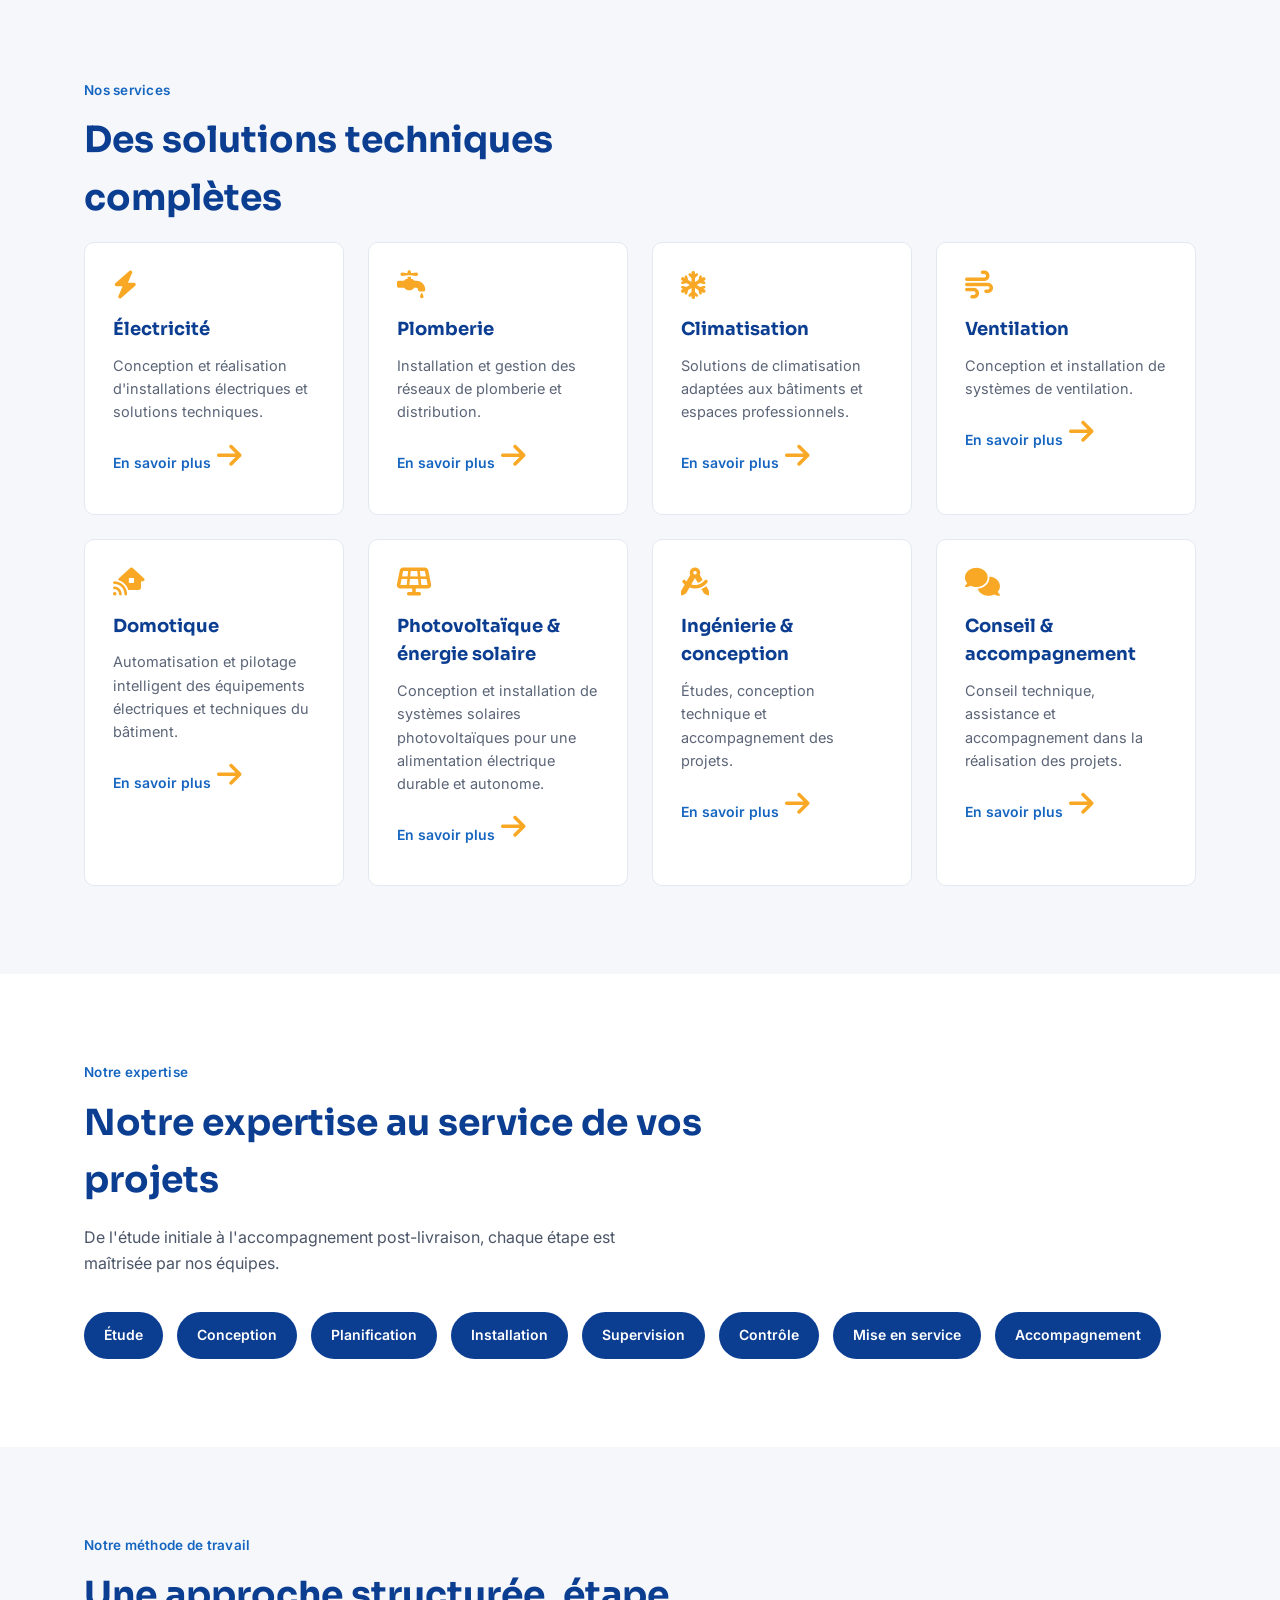
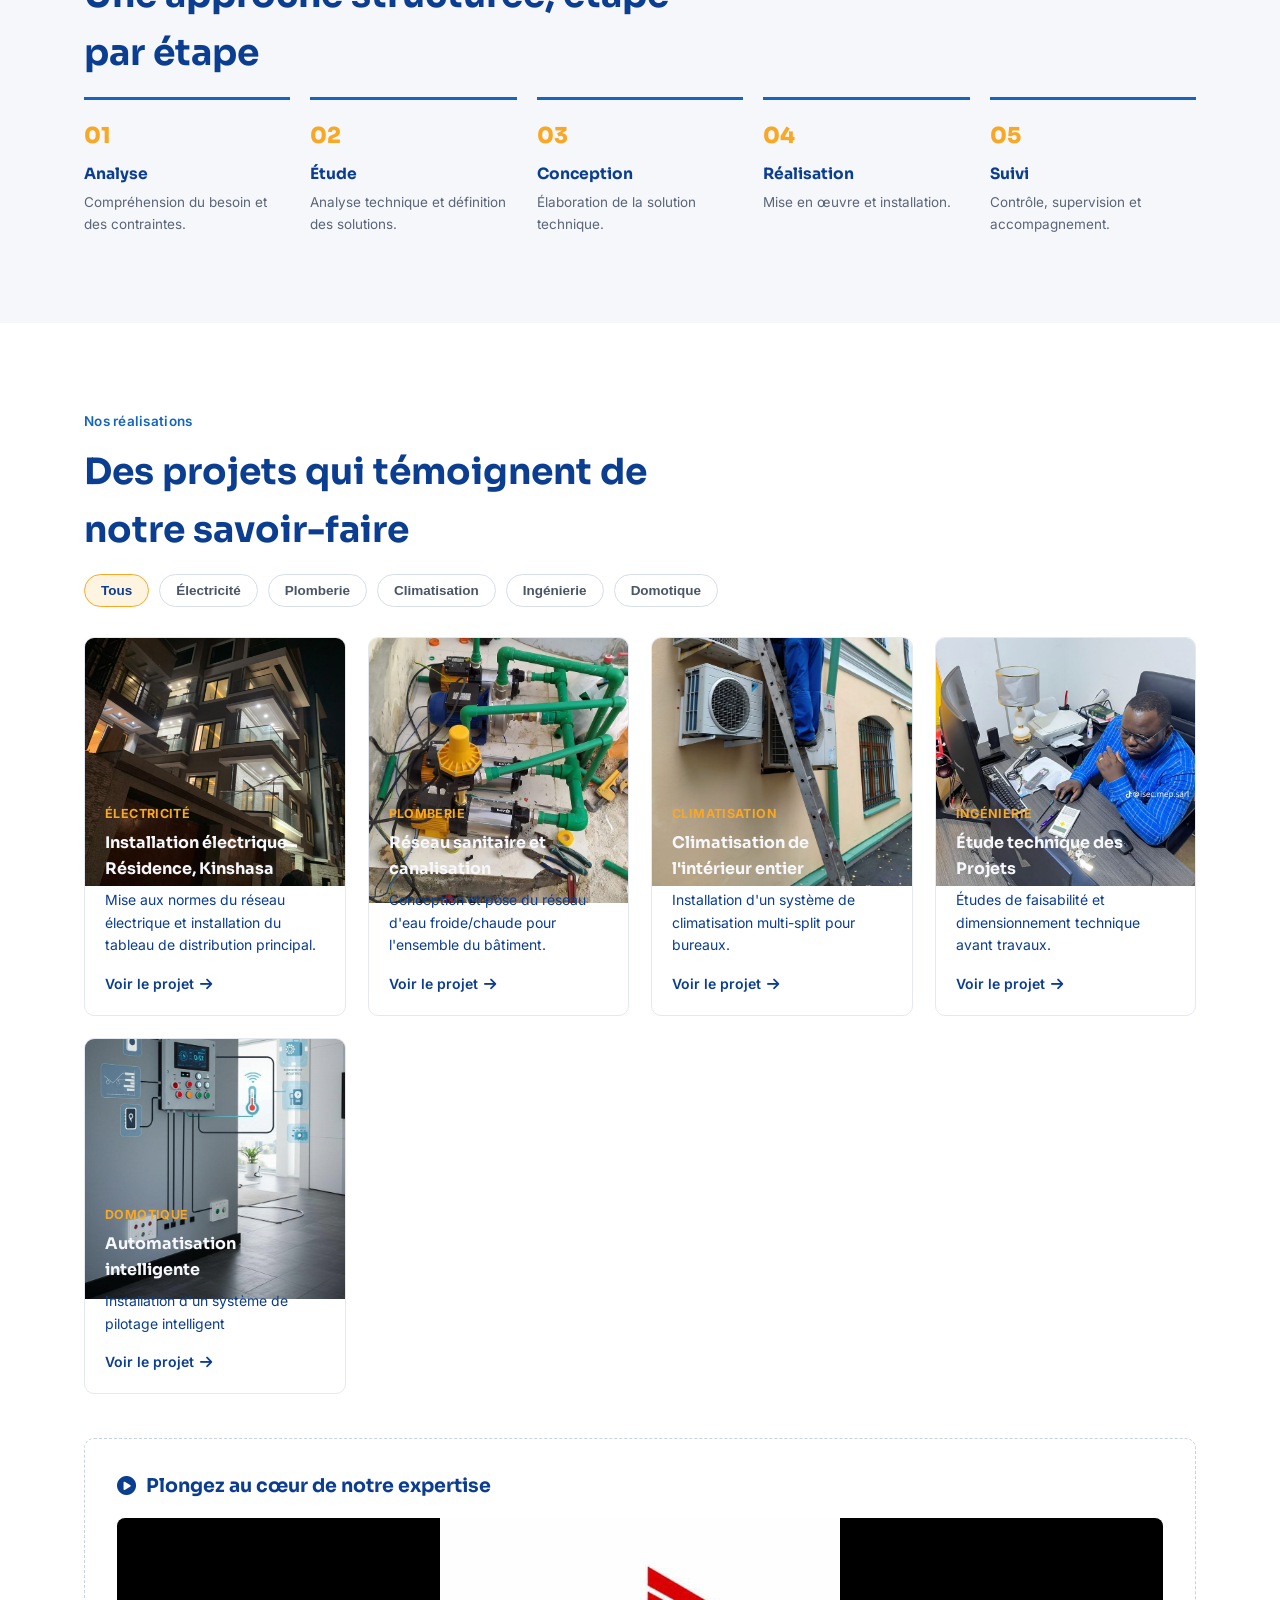
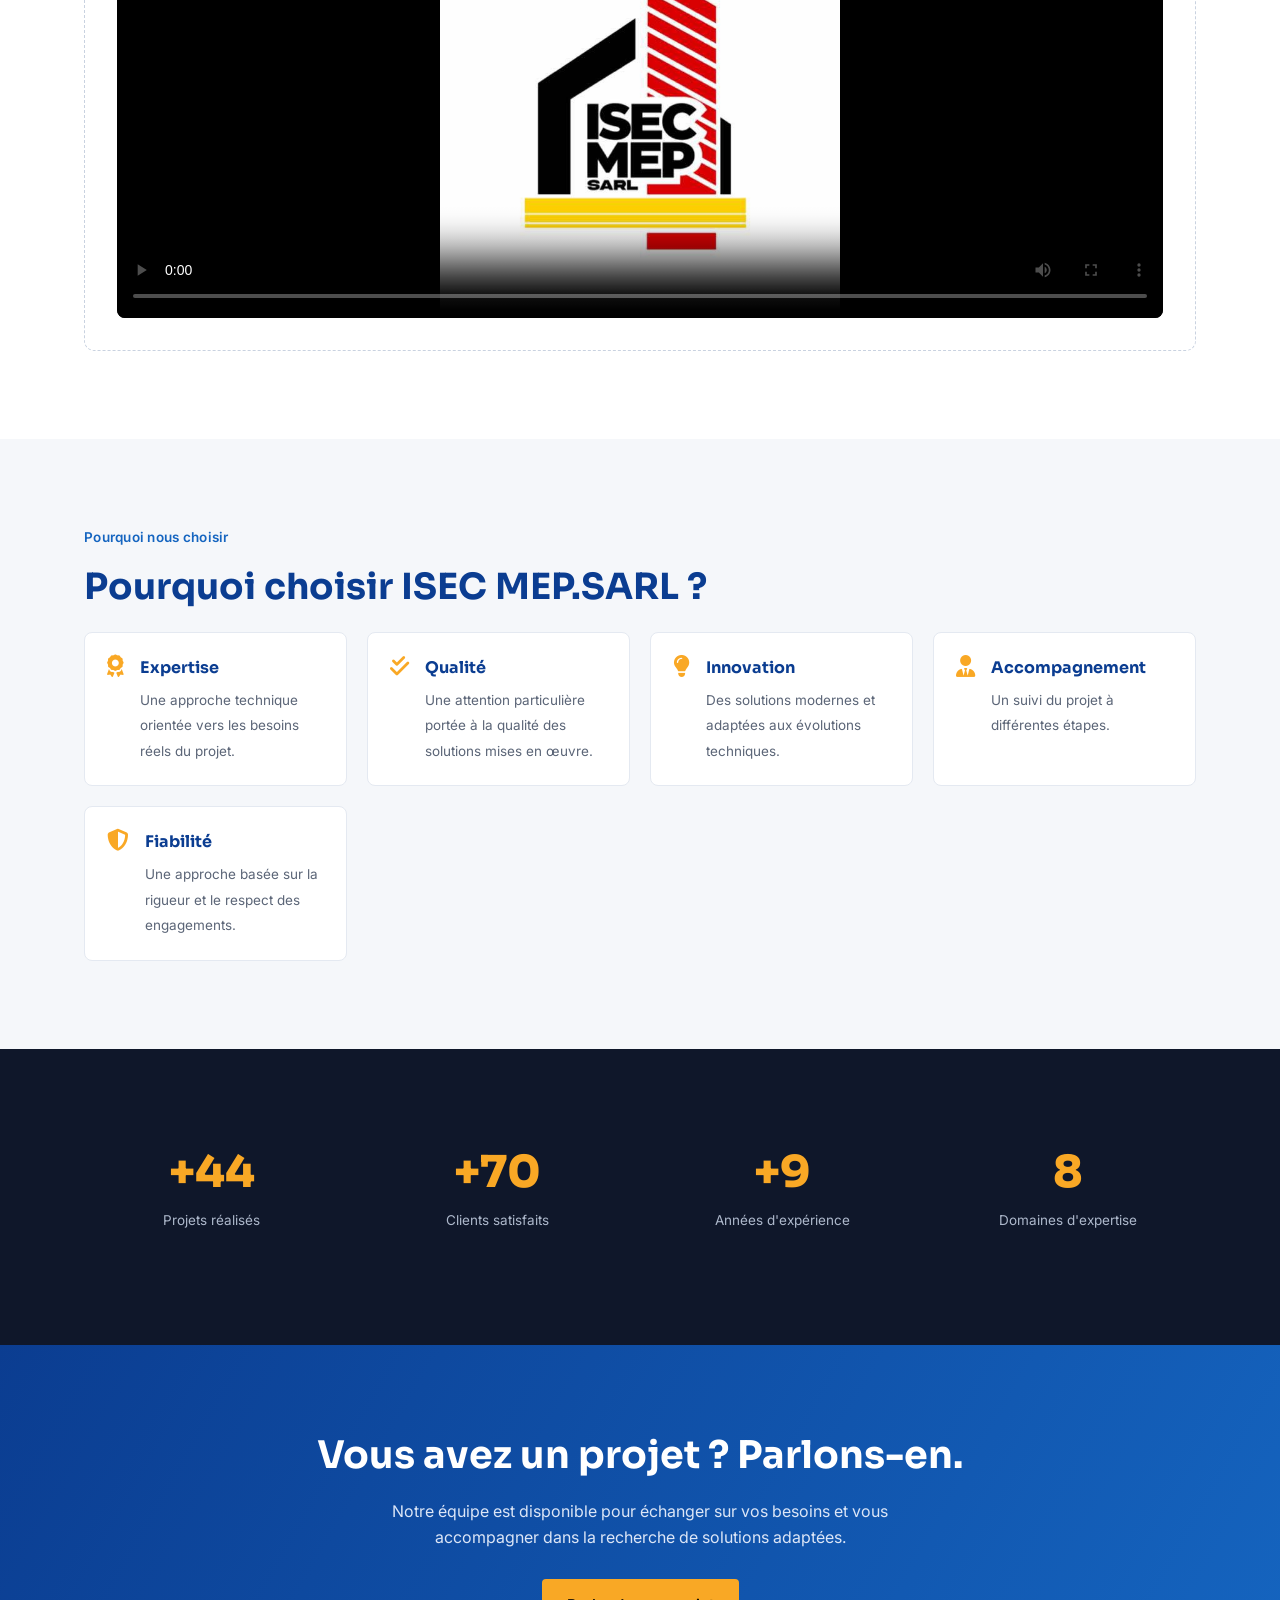
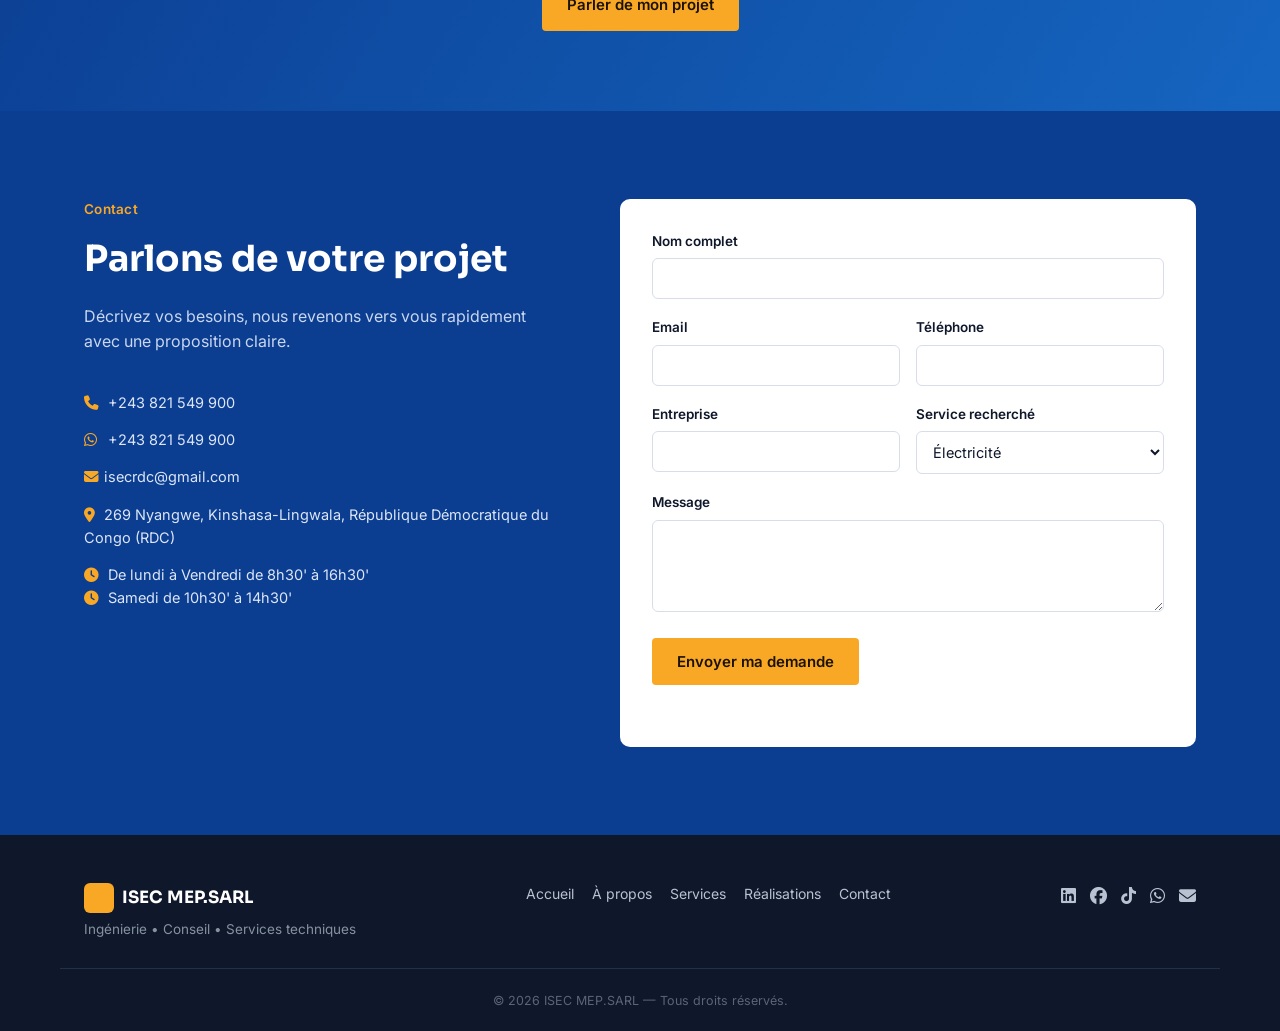
==== commit b053bc8a: "add isec-brochure-document" ====
--- a/index.html
+++ b/index.html
@@ -13,8 +13,7 @@
     <meta property="og:description"
         content="Ingénierie, électricité, plomberie, climatisation, ventilation et conseil technique.">
     <meta property="og:type" content="business.business">
-    <link rel="icon"
-        href="data:image/svg+xml,<svg xmlns=%22http://www.w3.org/2000/svg%22 viewBox=%220 0 100 100%22><rect width=%22100%22 height=%22100%22 fill=%22%230B3D91%22/><text x=%2250%22 y=%2266%22 font-size=%2255%22 fill=%22%23F9A825%22 text-anchor=%22middle%22 font-family=%22sans-serif%22>I</text></svg>">
+    <link rel="icon" href="gallerie/logo-isec-mep.jpeg">
     <link rel="preconnect" href="https://fonts.googleapis.com">
     <link rel="preconnect" href="https://fonts.gstatic.com" crossorigin>
     <link
@@ -58,11 +57,10 @@
             <p class="eyebrow">ISEC MEP.SARL</p>
             <h1>L'ingénierie au service<br>de vos projets</h1>
             <p class="hero-sub">Ingénierie • Conseil • Installations techniques</p>
-            <p class="hero-text">Nous concevons, accompagnons et réalisons des solutions techniques adaptées aux
-                exigences de
-                vos projets.</p>
+            <p class="hero-text">Un partenaire de confiance pour des projets bien étudiés et bien exécutés.</p>
+
             <div class="cta-row">
-                <a href="documents/brochure-isecmep.pdf"
+                <a href="document/ISEC MEP.pdf"
                     title="Cliquer ici pour télécharger notre brochure et savoir plus sur nous "
                     class="btn btn-gold">Télécharger notre brochure</a>
                 <a href="#contact" title="Cliquer ici pour demander un devis" class="btn btn-outline">Demander un
@@ -231,7 +229,8 @@
                                 class="fa-solid fa-arrow-right"></i></a>
                     </article>
                     <article class="gcard" data-cat="plomberie">
-                        <div class="gph"><img src="gallerie/plomberié.jpg" alt="les images de nos réalisations"></div>
+                        <div class="gph"><img src="gallerie/plomberie-isec-image.jpg"
+                                alt="les images de nos réalisations"></div>
                         <span class="gcat">Plomberie</span>
                         <h3>Réseau sanitaire et canalisation</h3>
                         <p>Conception et pose du réseau d'eau froide/chaude pour l'ensemble du bâtiment.</p><a
@@ -239,7 +238,8 @@
                                 class="fa-solid fa-arrow-right"></i></a>
                     </article>
                     <article class="gcard" data-cat="hvac">
-                        <div class="gph"><img src="gallerie/climatisation.jpg" alt="les images de nos réalisations">
+                        <div class="gph"><img src="gallerie/climasation-isec-image.jpg"
+                                alt="les images de nos réalisations">
                         </div>
                         <span class="gcat">CLIMATISATION</span>
                         <h3>Climatisation de l'intérieur entier</h3>
@@ -256,9 +256,10 @@
                             class="card-link">Voir le projet <i class="fa-solid fa-arrow-right"></i></a>
                     </article>
                     <article class="gcard" data-cat="construction">
-                        <div class="gph"><img src="gallerie/domotique.jpg" alt="les images de nos réalisations"></div>
+                        <div class="gph"><img src="gallerie/domotique-ise-image.jpg"
+                                alt="les images de nos réalisations"></div>
                         <span class="gcat">Domotique</span>
-                        <h3>Automatisation</h3>
+                        <h3>Automatisation intelligente</h3>
                         <p>Installation d'un système de pilotage intelligent</p><a href="#video-block"
                             class="card-link">Voir le projet <i class="fa-solid fa-arrow-right"></i></a>
                     </article>
@@ -322,9 +323,9 @@
                     <div class="stat"><span class="stat-num" data-target="70">+70</span><span class="stat-label">Clients
                             satisfaits</span>
                     </div>
-                    <div class="stat"><span class="stat-num" data-target="8">+8</span><span class="stat-label">Années
+                    <div class="stat"><span class="stat-num" data-target="9">+9</span><span class="stat-label">Années
                             d'expérience</span></div>
-                    <div class="stat"><span class="stat-num" data-target="9">9</span><span class="stat-label">Domaines
+                    <div class="stat"><span class="stat-num" data-target="8">8</span><span class="stat-label">Domaines
                             d'expertise</span></div>
                 </div>
             </div>
@@ -351,12 +352,17 @@
                     <p class="lead">Décrivez vos besoins, nous revenons vers vous rapidement avec une proposition
                         claire.</p>
                     <ul class="contact-info">
-                        <li><a href="tel:+243828588141" title="cliquez ici pour nous appeler"><i
-                                    class="fa-solid fa-phone"></i> +243 828 588 141</a></li>
-                        <li><a href="mailto:kabangughislain77@gmail.com" title="pour vos couriers électronics"><i
-                                    class="fa-solid fa-envelope"></i>serviceclient@gmail.com</a></li>
-                        <li><i class="fa-solid fa-location-dot"></i>Rue Niangwe n°10 – Kinshasa lingwala, République
-                            Démocratique du Congo rdc</li>
+                        <li><a href="tel:+243828588141" title="Appeler nous"><i class="fa-solid fa-phone"></i> +243 821
+                                549 900</a></li>
+                        <li><a href="https://wa.me/243828588141?text=Bonjour%20ISEC%20MEP.SARL%2C%20je%20souhaite%20échanger%20avec%20vous%20au%20sujet%20d'un%20projet."
+                                title="Contacter ISEC MEP.SARL sur WhatsApp" class="whatsapp-btn" target="_blank"
+                                rel="noopener noreferrer" aria-label="Contacter ISEC MEP.SARL sur WhatsApp"> <i
+                                    class="fab fa-whatsapp"></i> +243 821 549 900
+                            </a></li>
+                        <li><a href="mailto:isecrdc@gmail.com" title="Pour tous vos couriers"><i
+                                    class="fa-solid fa-envelope"></i>isecrdc@gmail.com</a></li>
+                        <li><i class="fa-solid fa-location-dot"></i>269 Nyangwe, Kinshasa-Lingwala, République
+                            Démocratique du Congo (RDC)</li>
                         <li><i class="fa-solid fa-clock"></i> De lundi à Vendredi de 8h30' à 16h30' <br><i
                                 class="fa-solid fa-clock"></i> Samedi de 10h30' à 14h30'</li>
                     </ul>
@@ -407,17 +413,18 @@
                 <a href="#realisations">Réalisations</a><a href="#contact">Contact</a>
             </nav>
             <div class="socials">
-                <a href="https://www.linkedin.com/in/ghislain-kabangu-997555277/?isSelfProfile=true"
-                    aria-label="LinkedIn"><i class="fa-brands fa-linkedin"></i></a>
-                <a href="https://web.facebook.com/profile.php?id=61580246016504&locale=fr_FR" aria-label="Facebook"><i
+                <a href="https://www.linkedin.com/in/christian-makobo-7935ba208/" aria-label="LinkedIn"><i
+                        class="fa-brands fa-linkedin"></i></a>
+                <a href="https://web.facebook.com/profile.php?id=61595262446557" aria-label="Facebook"><i
                         class="fa-brands fa-facebook"></i></a>
-                <a href="#" aria-label="TikTok"><i class="fa-brands fa-tiktok"></i></a>
+                <a href="https://www.tiktok.com/@isec.mep.sarl" aria-label="TikTok"><i
+                        class="fa-brands fa-tiktok"></i></a>
                 <a href="https://wa.me/243828588141?text=Bonjour%20ISEC%20MEP.SARL%2C%20je%20souhaite%20échanger%20avec%20vous%20au%20sujet%20d'un%20projet."
                     class="whatsapp-btn" target="_blank" rel="noopener noreferrer"
                     aria-label="Contacter ISEC MEP.SARL sur WhatsApp">
                     <i class="fab fa-whatsapp"></i>
                 </a>
-                <a href="mailto:kabangughisain77@gmail.com" aria-label="Email"><i class="fa-solid fa-envelope"></i></a>
+                <a href="mailto:isecrdc@gmail.com" aria-label="Email"><i class="fa-solid fa-envelope"></i></a>
             </div>
         </div>
         <p class="footer-copy">© 2026 ISEC MEP.SARL — Tous droits réservés.</p>
--- a/style.css
+++ b/style.css
@@ -574,6 +574,7 @@
   border-radius: 10px;
   overflow: hidden;
   transition: transform .2s ease;
+
 }
 
 .gcard.hidden {
@@ -593,6 +594,7 @@
   color: rgba(255, 255, 255, .5);
   font-size: 26px;
 }
+
 .gcard .gcat {
   display: block;
   color: var(--gold);
@@ -610,7 +612,7 @@
 .gcard h3 {
   margin: 0 20px 8px;
   font-size: 16px;
-  color: var(--navy)
+  color: var(--gray-light);
 }
 
 .gcard p {
@@ -621,6 +623,7 @@
 
 .gcard .card-link {
   margin: 0 20px 20px;
+  color: var(--navy)
 }
 
 .video-block {
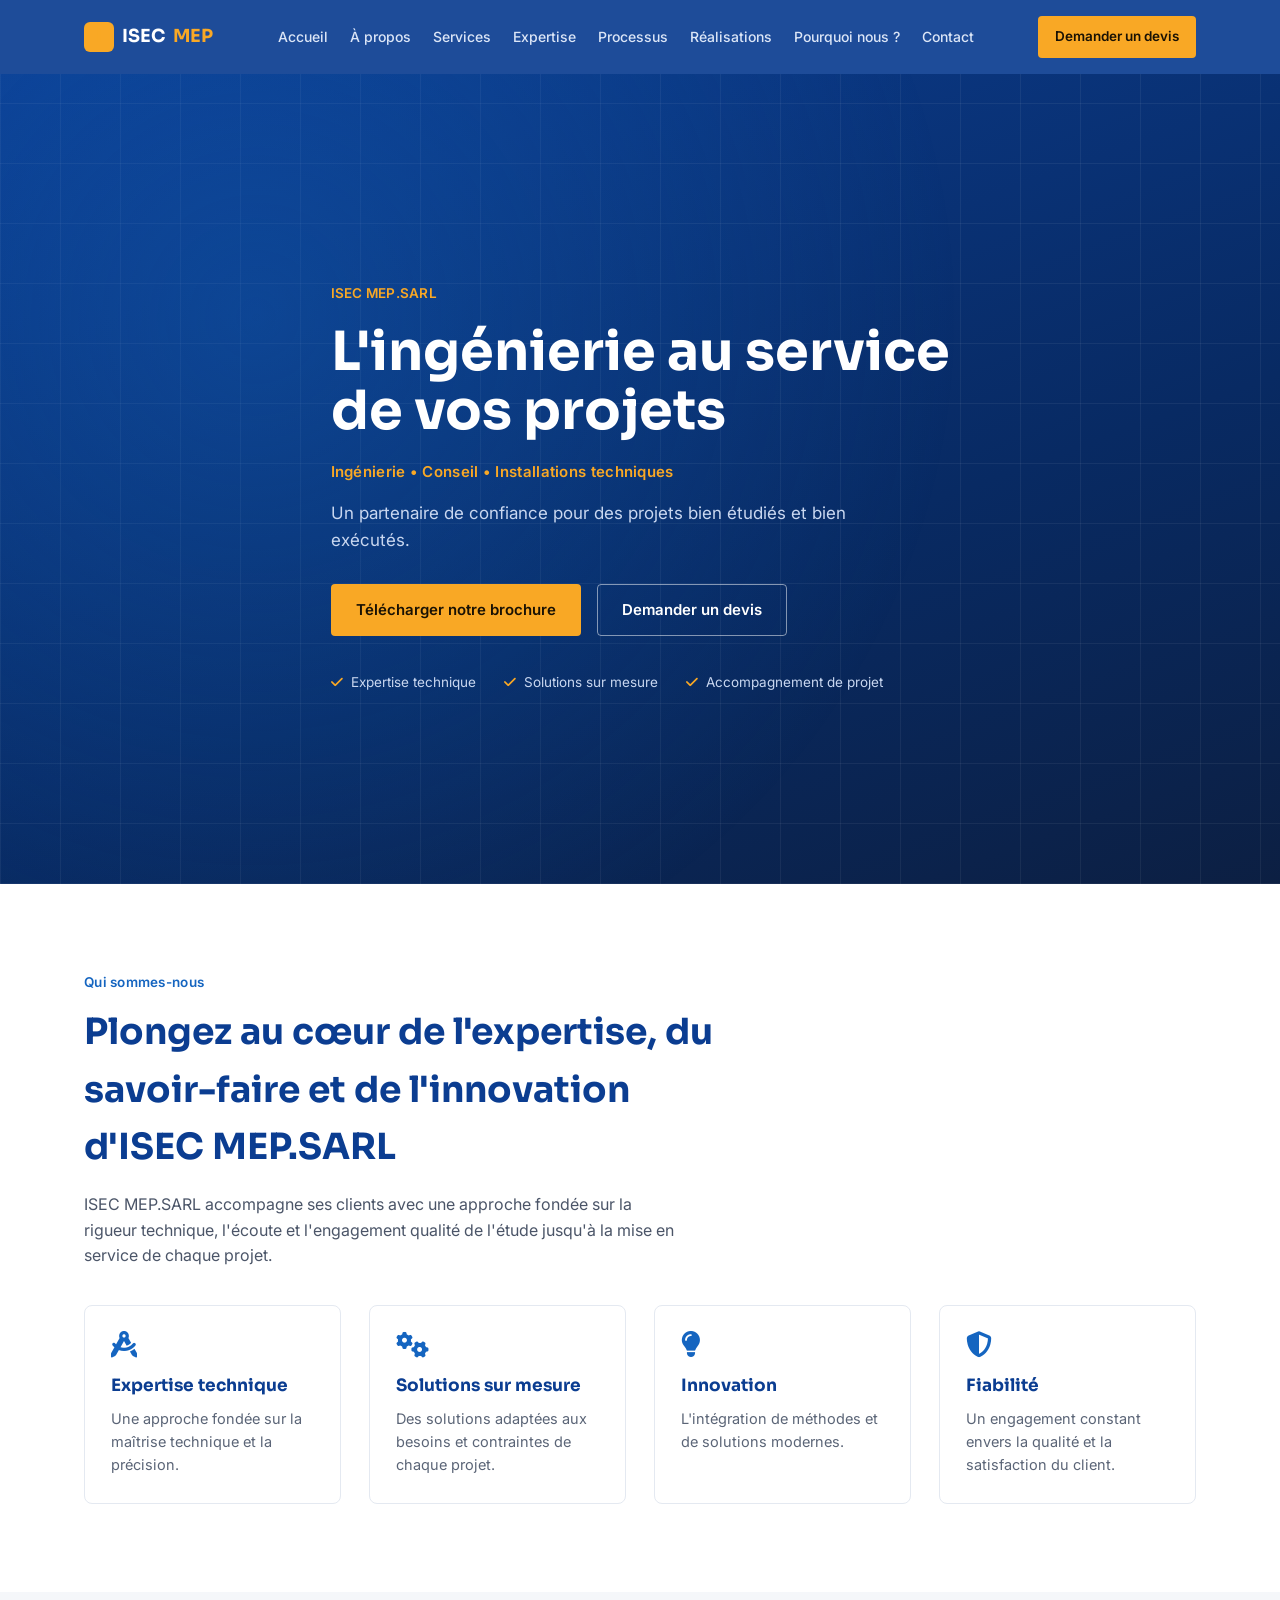
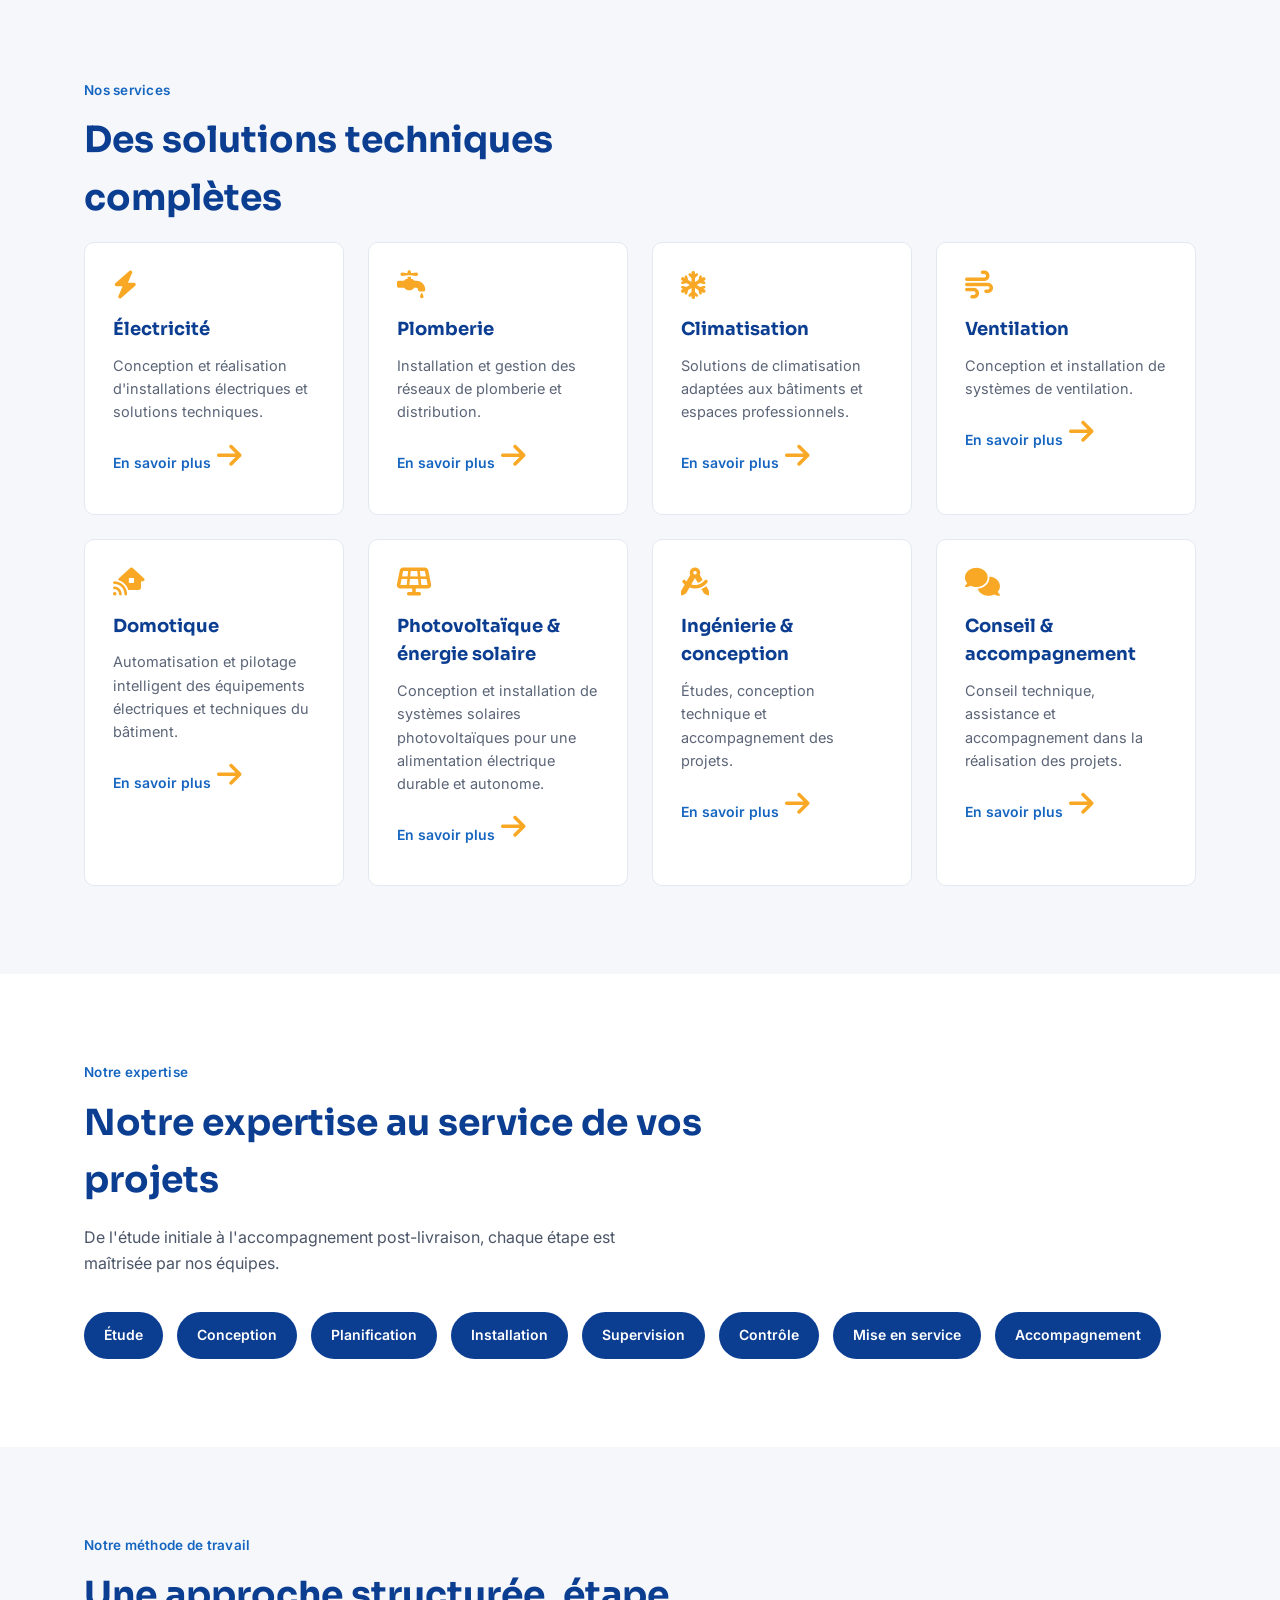
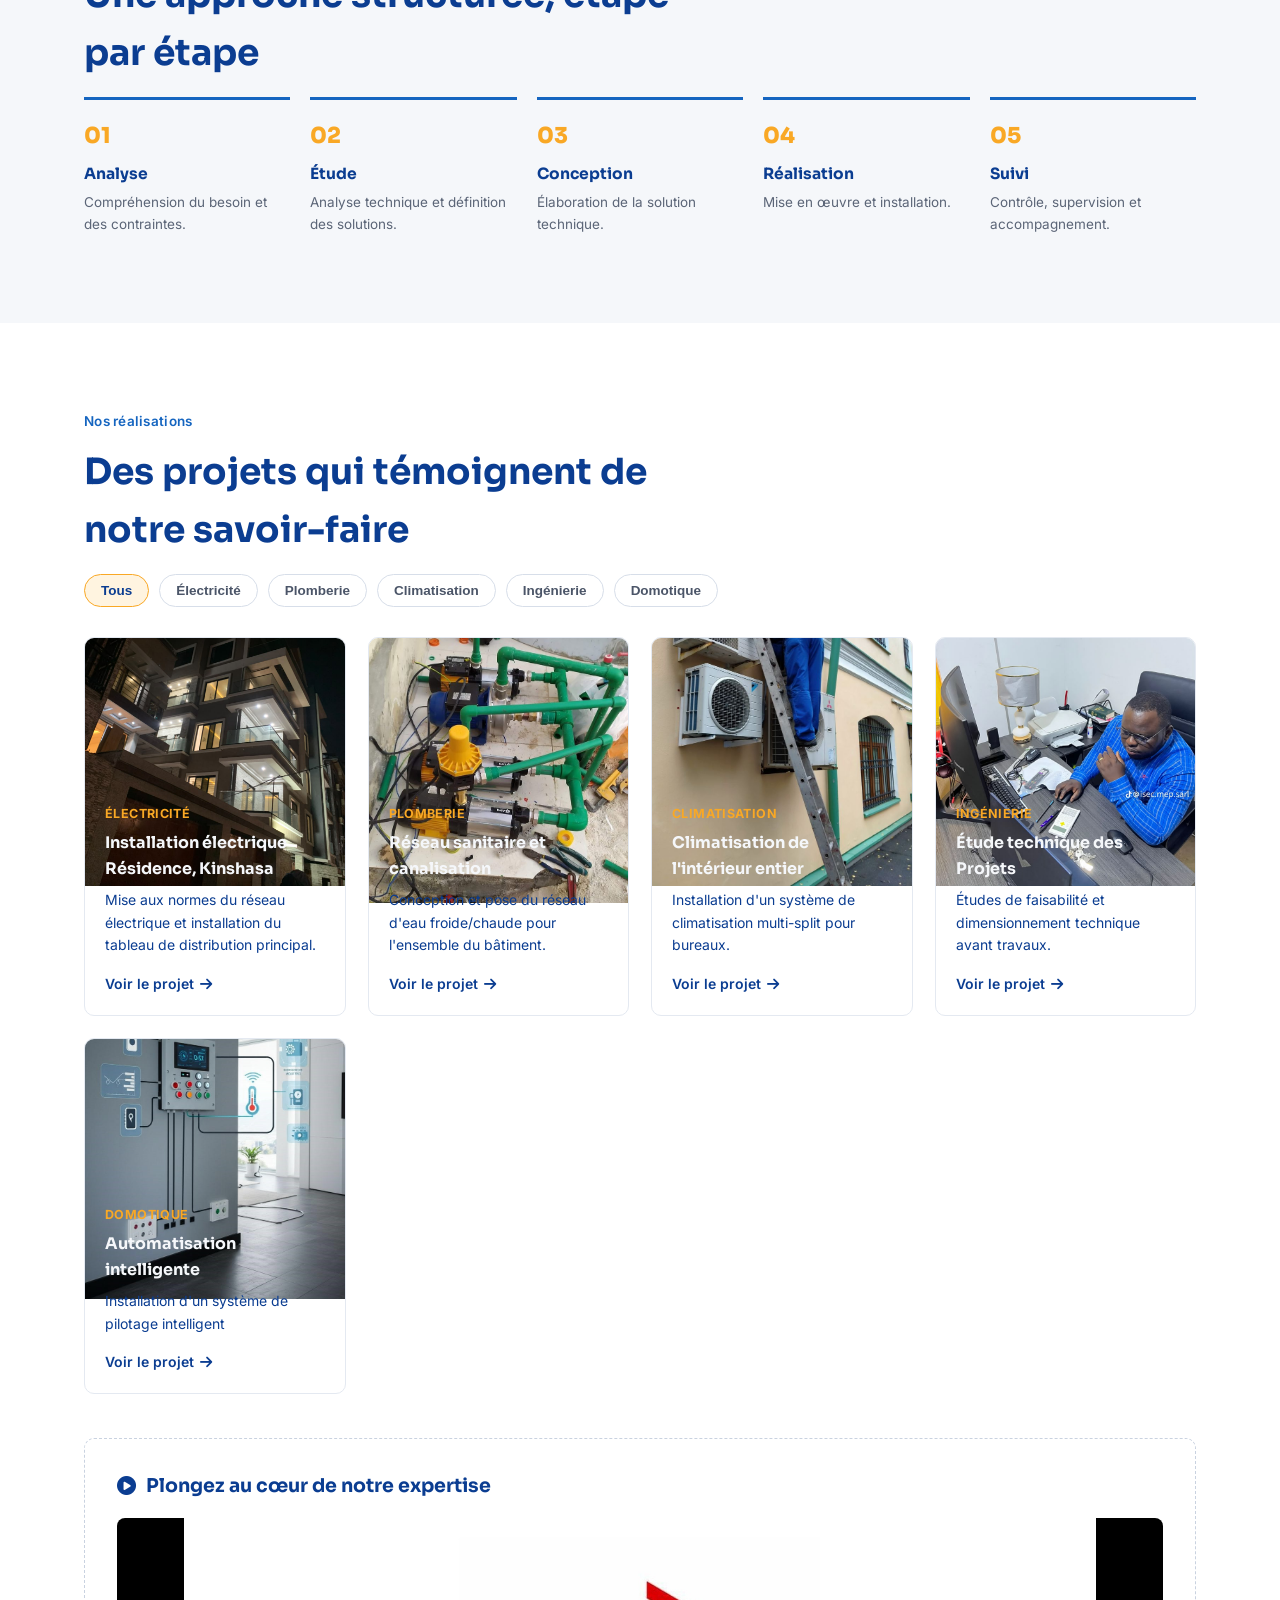
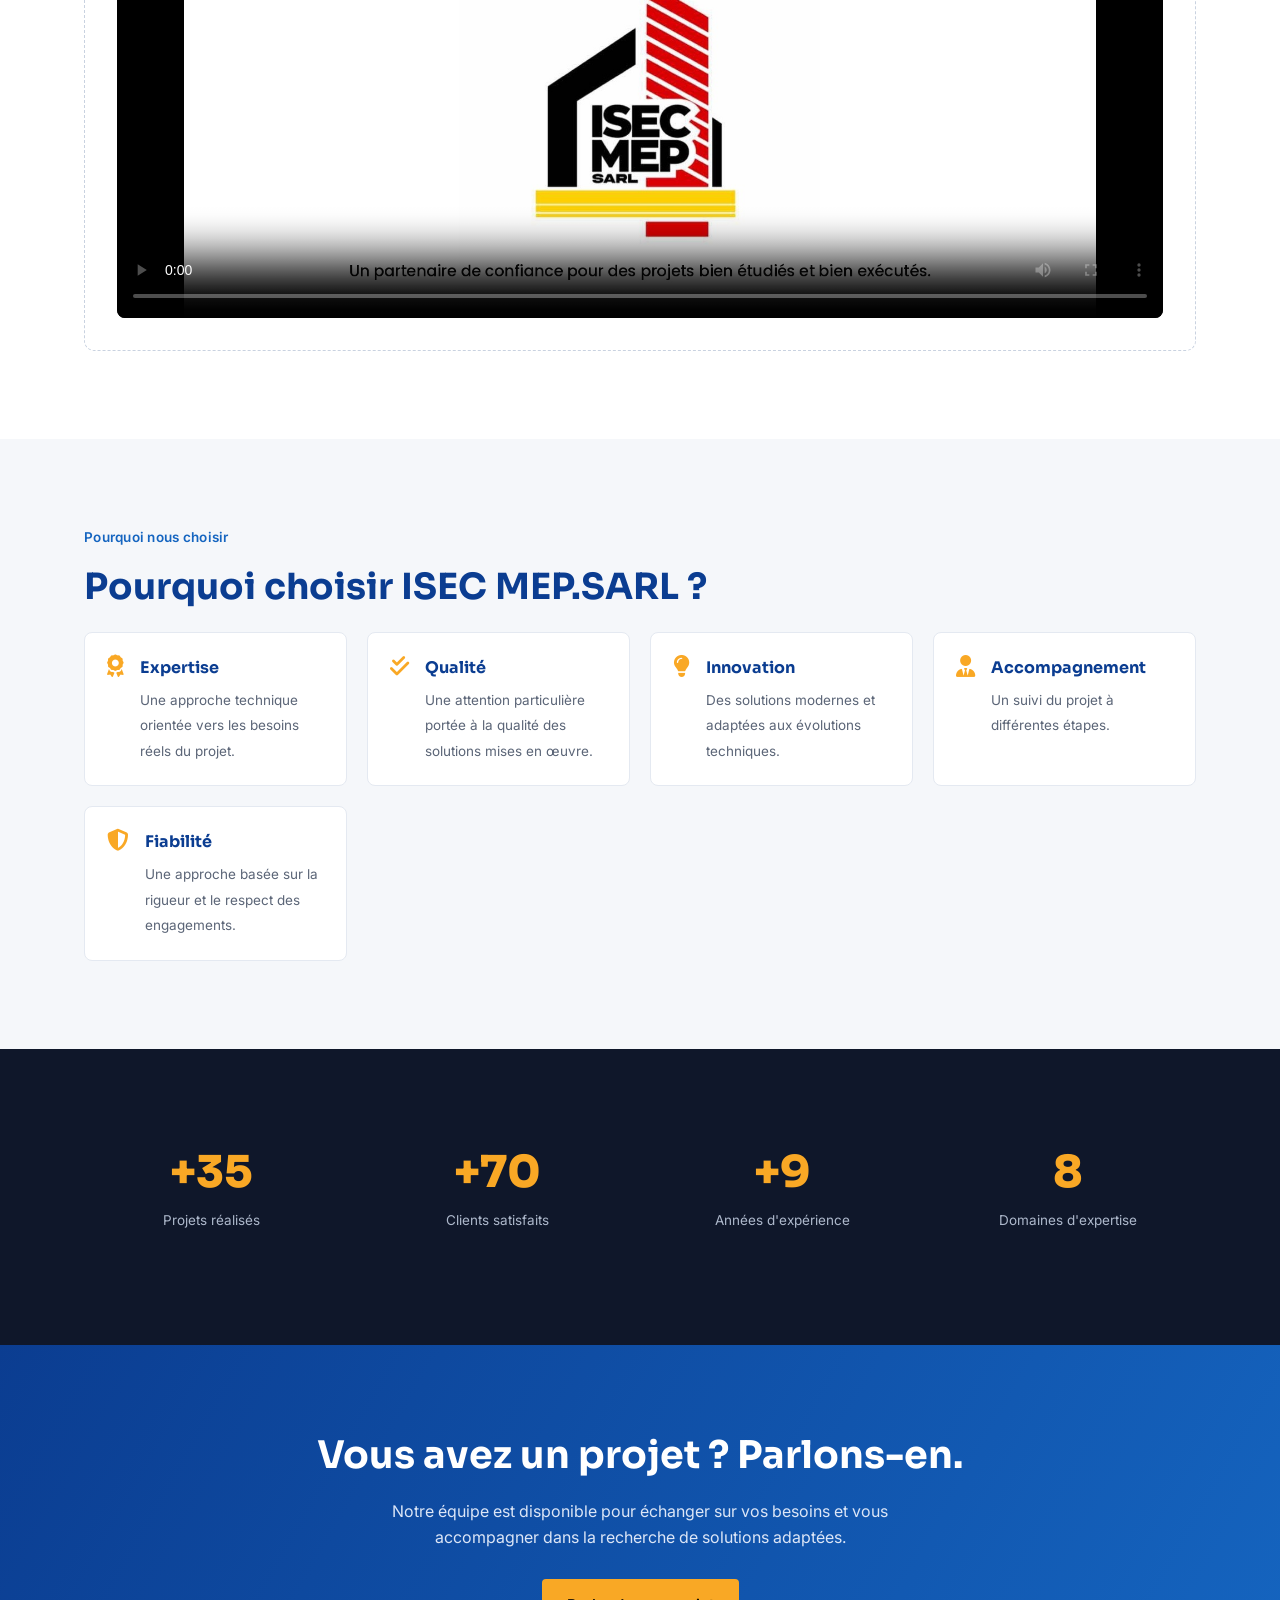
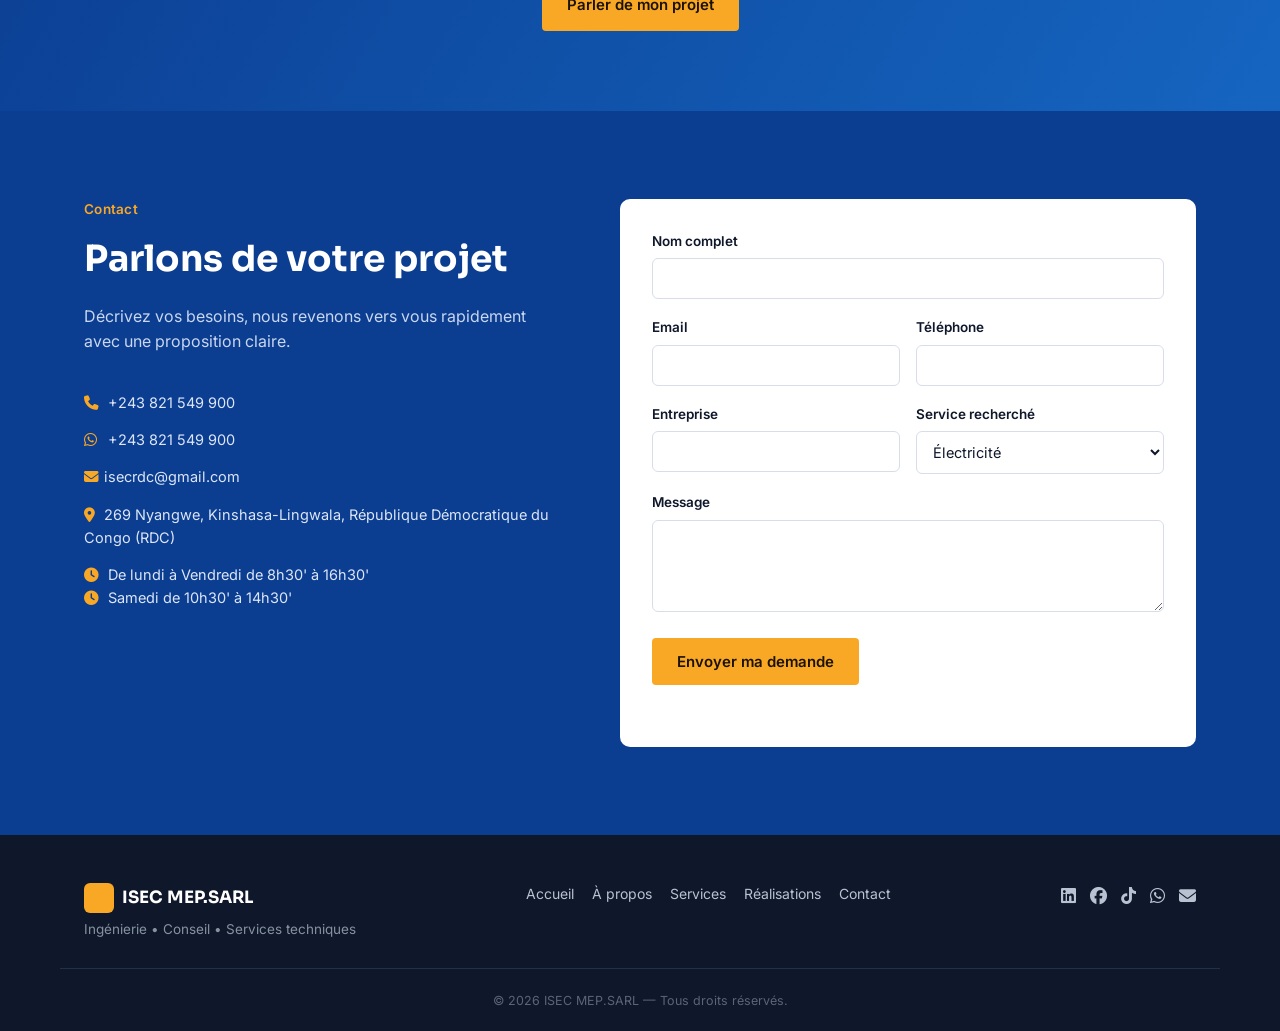
==== commit 2e03d56d: "ise à jour vidéo realisatin" ====
--- a/index.html
+++ b/index.html
@@ -266,8 +266,11 @@
                 </div>
                 <div class="video-block" id="video-block">
                     <h3><i class="fa-solid fa-circle-play"></i>Plongez au cœur de notre expertise</h3>
-                    <video controls preload="metadata" poster="gallerie/logo-isec-mep.jpeg" width="100%" height="400px">
+                    <video controls playsinline preload="metadata" poster="gallerie/ISEC_MEP_SARL_Facebook_Cover_slogan.jpg" width="100%"
+                        height="400px">
+
                         <source src="gallerie/8486789-uhd_3840_2160_30fps.mp4" type="video/mp4">
+
                         Votre navigateur ne supporte pas la lecture de cette vidéo.
                     </video>
                 </div>
@@ -352,12 +355,12 @@
                     <p class="lead">Décrivez vos besoins, nous revenons vers vous rapidement avec une proposition
                         claire.</p>
                     <ul class="contact-info">
-                        <li><a href="tel:+243828588141" title="Appeler nous"><i class="fa-solid fa-phone"></i> +243 821
+                        <li><a href="tel:+243821549900" title="Appeler nous"><i class="fa-solid fa-phone"></i> +243 821
                                 549 900</a></li>
-                        <li><a href="https://wa.me/243828588141?text=Bonjour%20ISEC%20MEP.SARL%2C%20je%20souhaite%20échanger%20avec%20vous%20au%20sujet%20d'un%20projet."
-                                title="Contacter ISEC MEP.SARL sur WhatsApp" class="whatsapp-btn" target="_blank"
-                                rel="noopener noreferrer" aria-label="Contacter ISEC MEP.SARL sur WhatsApp"> <i
-                                    class="fab fa-whatsapp"></i> +243 821 549 900
+                        <li><a href="https://wa.me/243821549900" title="Contacter ISEC MEP.SARL sur WhatsApp"
+                                class="whatsapp-btn" target="_blank" rel="noopener noreferrer"
+                                aria-label="Contacter ISEC MEP.SARL sur WhatsApp"> <i class="fab fa-whatsapp"></i> +243
+                                821 549 900
                             </a></li>
                         <li><a href="mailto:isecrdc@gmail.com" title="Pour tous vos couriers"><i
                                     class="fa-solid fa-envelope"></i>isecrdc@gmail.com</a></li>
@@ -419,8 +422,7 @@
                         class="fa-brands fa-facebook"></i></a>
                 <a href="https://www.tiktok.com/@isec.mep.sarl" aria-label="TikTok"><i
                         class="fa-brands fa-tiktok"></i></a>
-                <a href="https://wa.me/243828588141?text=Bonjour%20ISEC%20MEP.SARL%2C%20je%20souhaite%20échanger%20avec%20vous%20au%20sujet%20d'un%20projet."
-                    class="whatsapp-btn" target="_blank" rel="noopener noreferrer"
+                <a href="https://wa.me/243821549900" class="whatsapp-btn" target="_blank" rel="noopener noreferrer"
                     aria-label="Contacter ISEC MEP.SARL sur WhatsApp">
                     <i class="fab fa-whatsapp"></i>
                 </a>
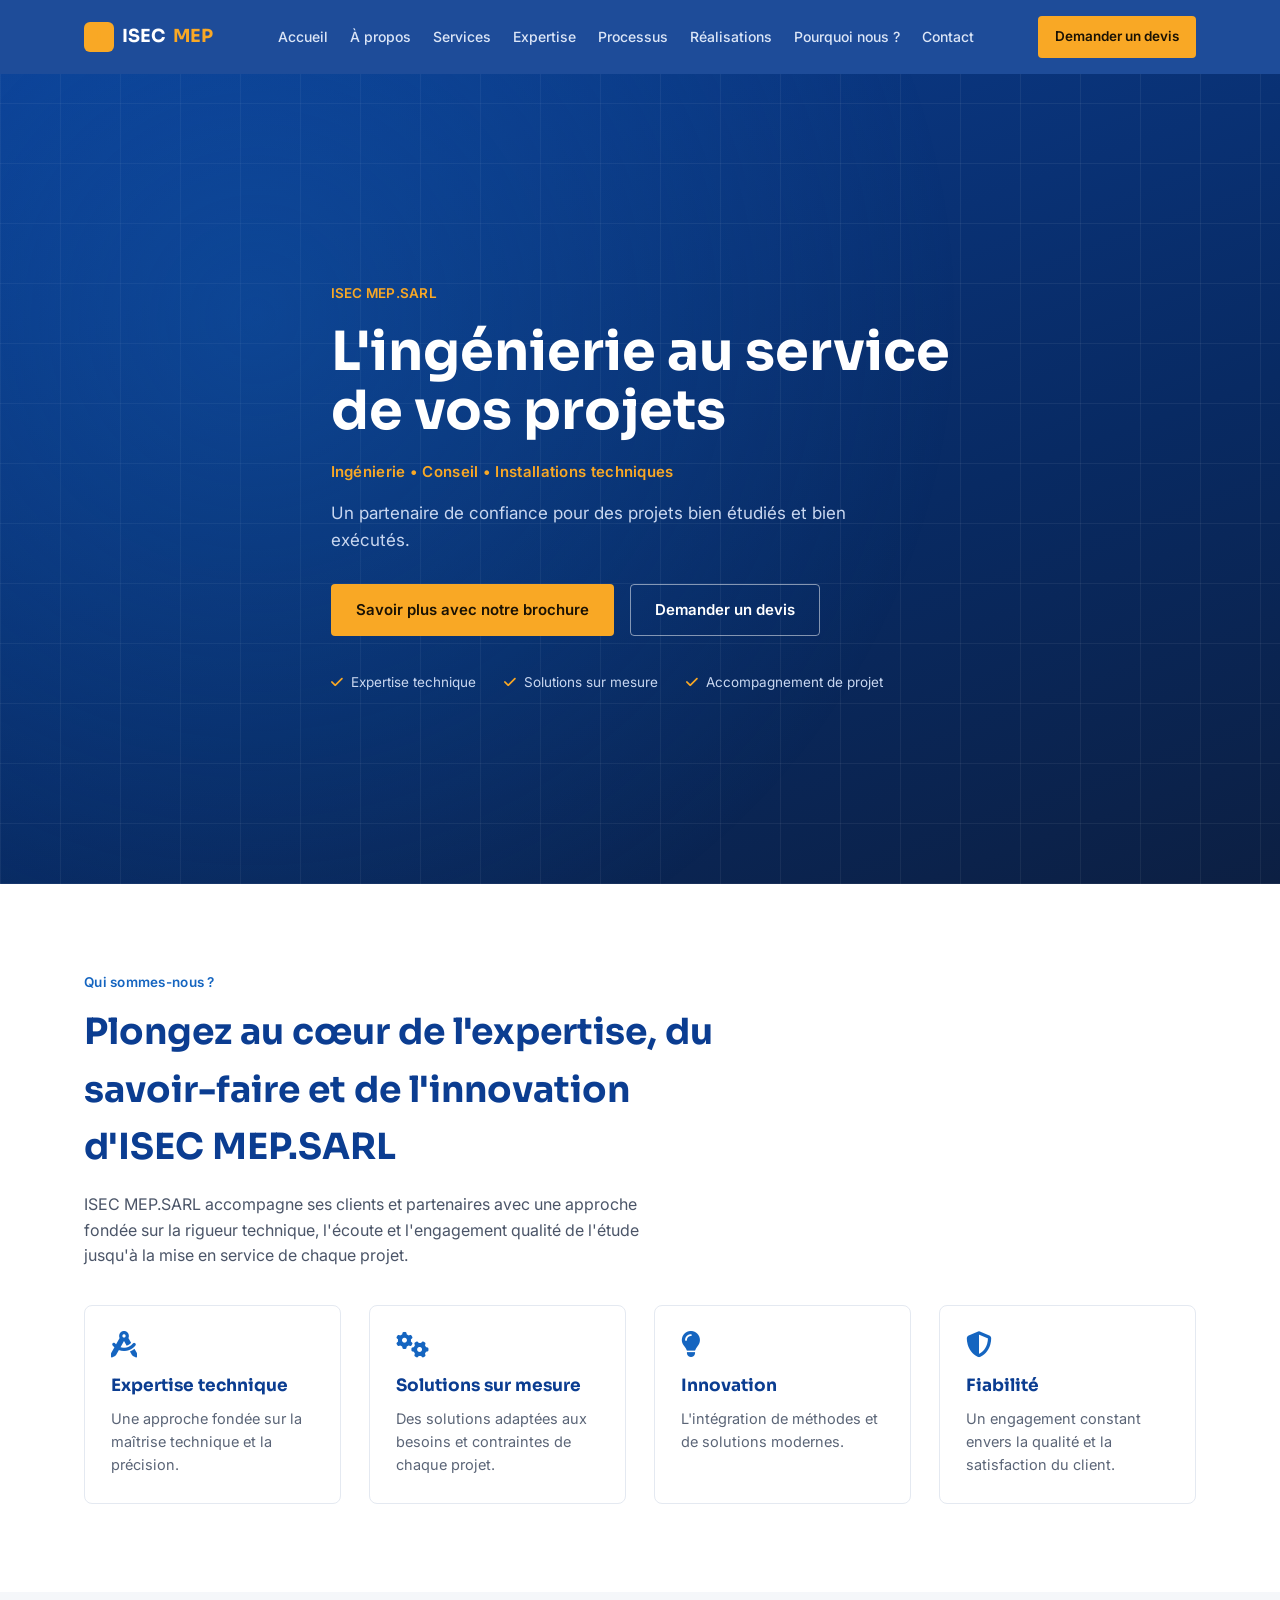
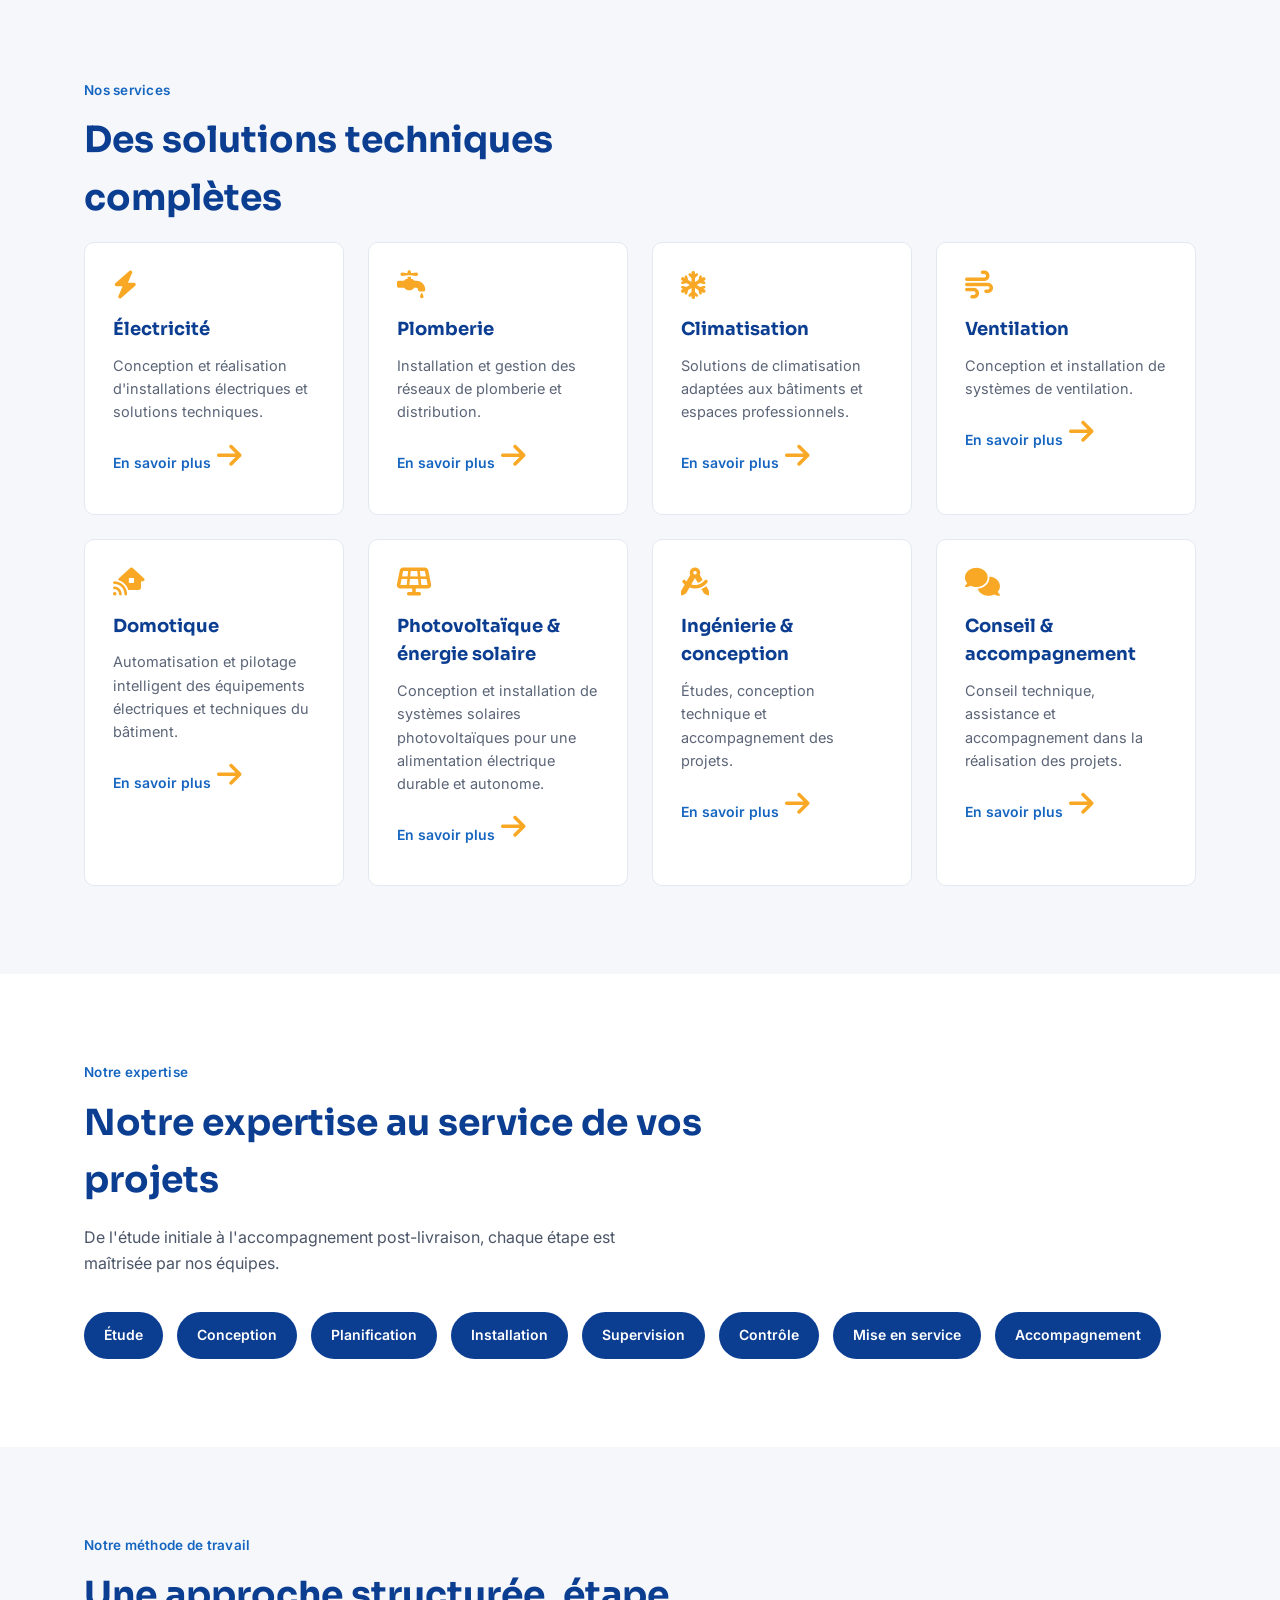
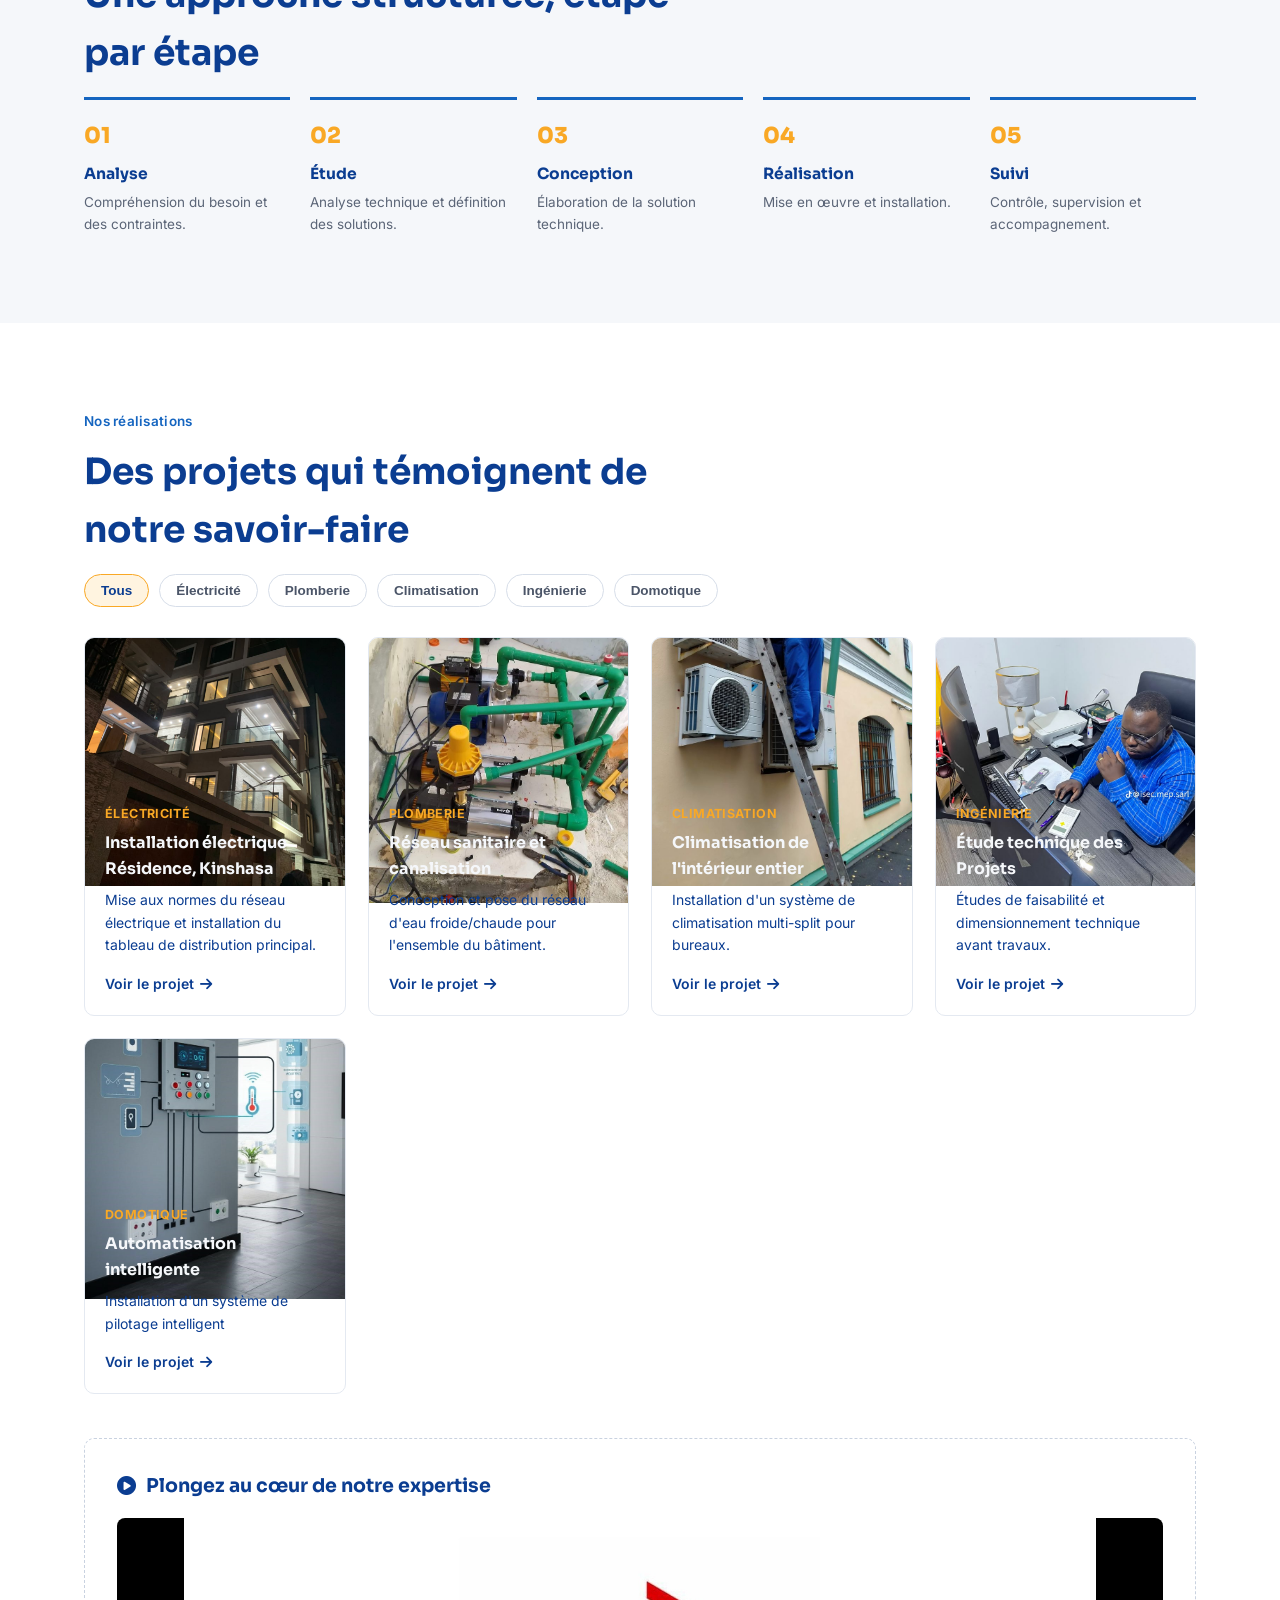
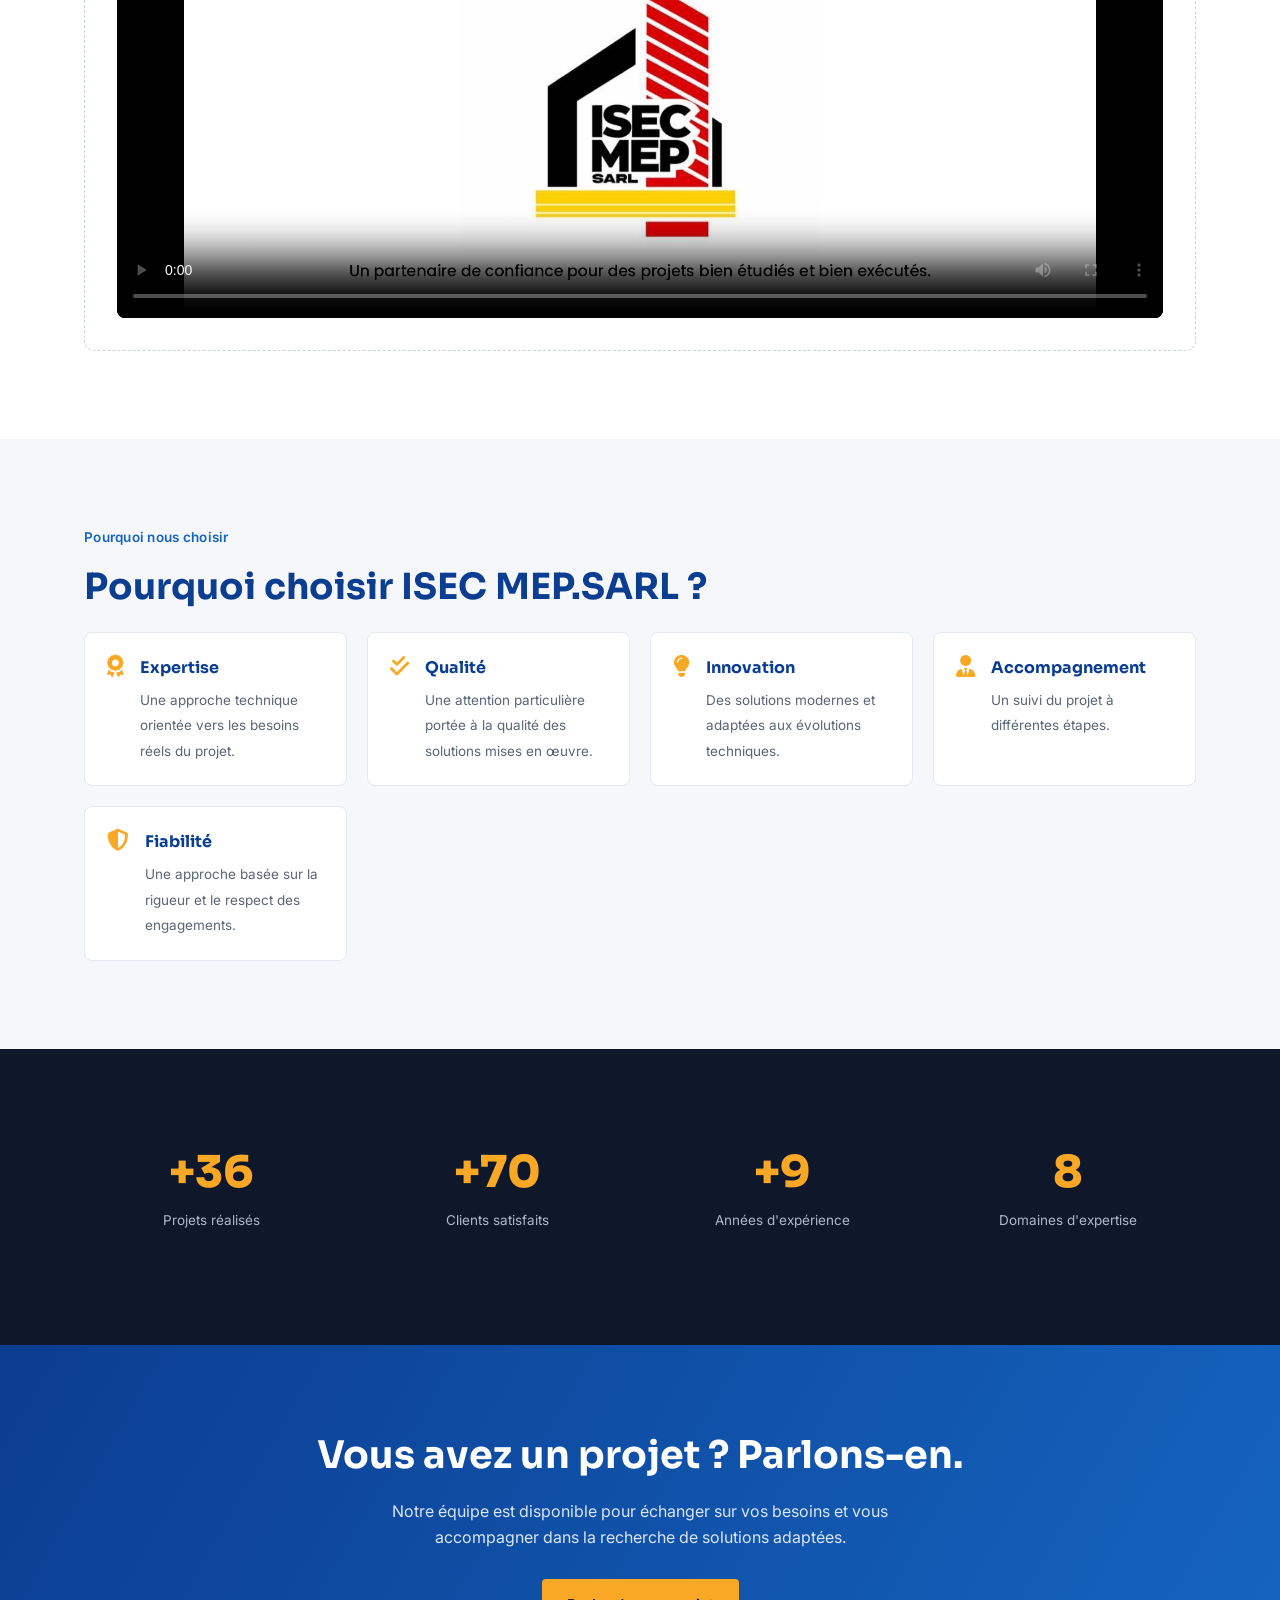
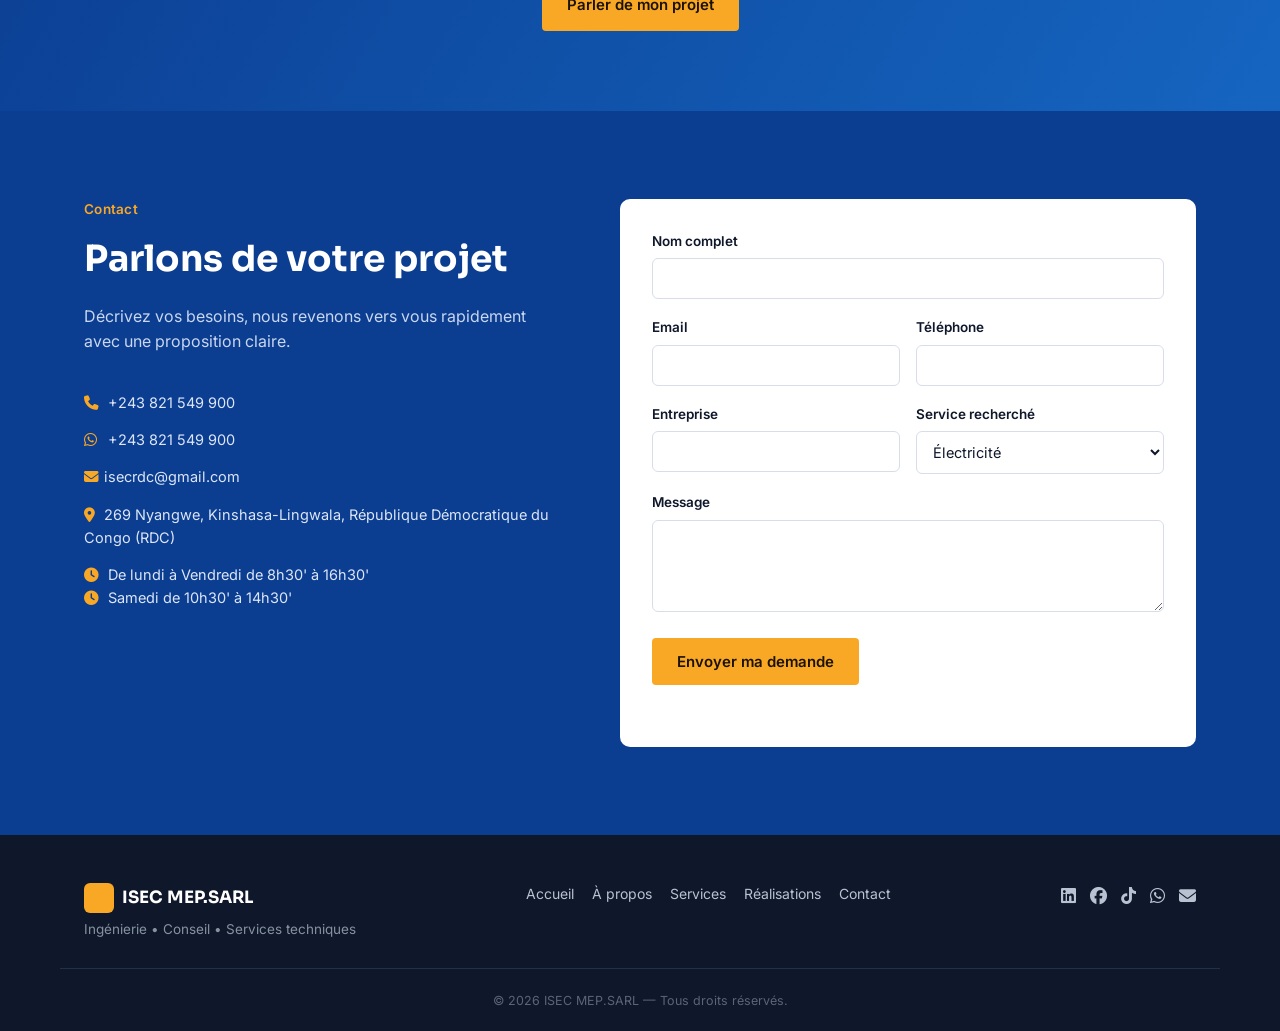
==== commit 84ca3980: "refonte web site" ====
--- a/index.html
+++ b/index.html
@@ -62,7 +62,7 @@
             <div class="cta-row">
                 <a href="document/ISEC MEP.pdf"
                     title="Cliquer ici pour télécharger notre brochure et savoir plus sur nous "
-                    class="btn btn-gold">Télécharger notre brochure</a>
+                    class="btn btn-gold">Savoir plus avec notre brochure</a>
                 <a href="#contact" title="Cliquer ici pour demander un devis" class="btn btn-outline">Demander un
                     devis</a>
             </div>
@@ -79,9 +79,9 @@
         <!------------------------------------------------------------------------------------------------------------------------------>
         <section id="apropos" class="section">
             <div class="wrap">
-                <p class="tag">Qui sommes-nous</p>
+                <p class="tag">Qui sommes-nous ?</p>
                 <h2>Plongez au cœur de l'expertise, du savoir-faire et de l'innovation d'ISEC MEP.SARL</h2>
-                <p class="lead">ISEC MEP.SARL accompagne ses clients avec une approche fondée sur la rigueur technique,
+                <p class="lead">ISEC MEP.SARL accompagne ses clients et partenaires avec une approche fondée sur la rigueur technique,
                     l'écoute
                     et l'engagement qualité de l'étude jusqu'à la mise en service de chaque projet.</p>
                 <div class="feature-grid">
@@ -269,7 +269,7 @@
                     <video controls playsinline preload="metadata" poster="gallerie/ISEC_MEP_SARL_Facebook_Cover_slogan.jpg" width="100%"
                         height="400px">
 
-                        <source src="gallerie/8486789-uhd_3840_2160_30fps.mp4" type="video/mp4">
+                        <source src="gallerie/video-isec-mep.mp4" type="video/mp4">
 
                         Votre navigateur ne supporte pas la lecture de cette vidéo.
                     </video>
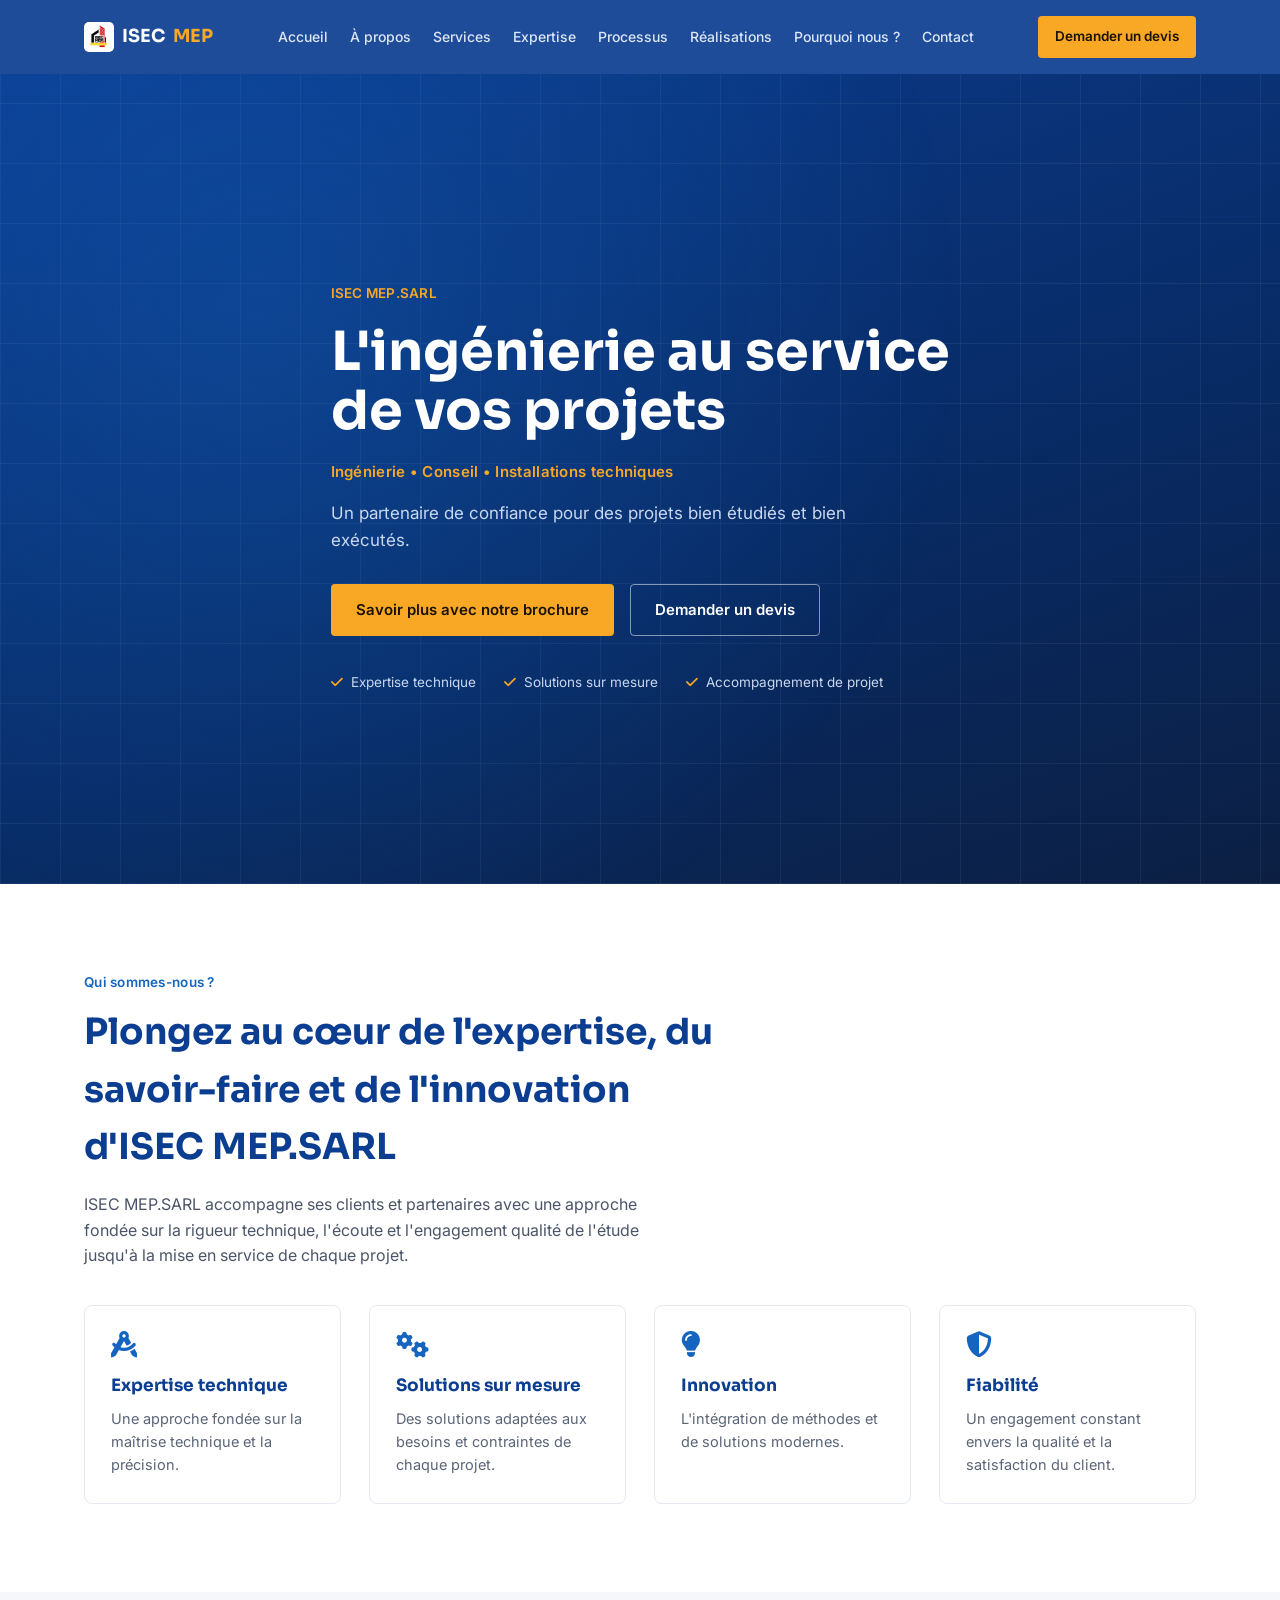
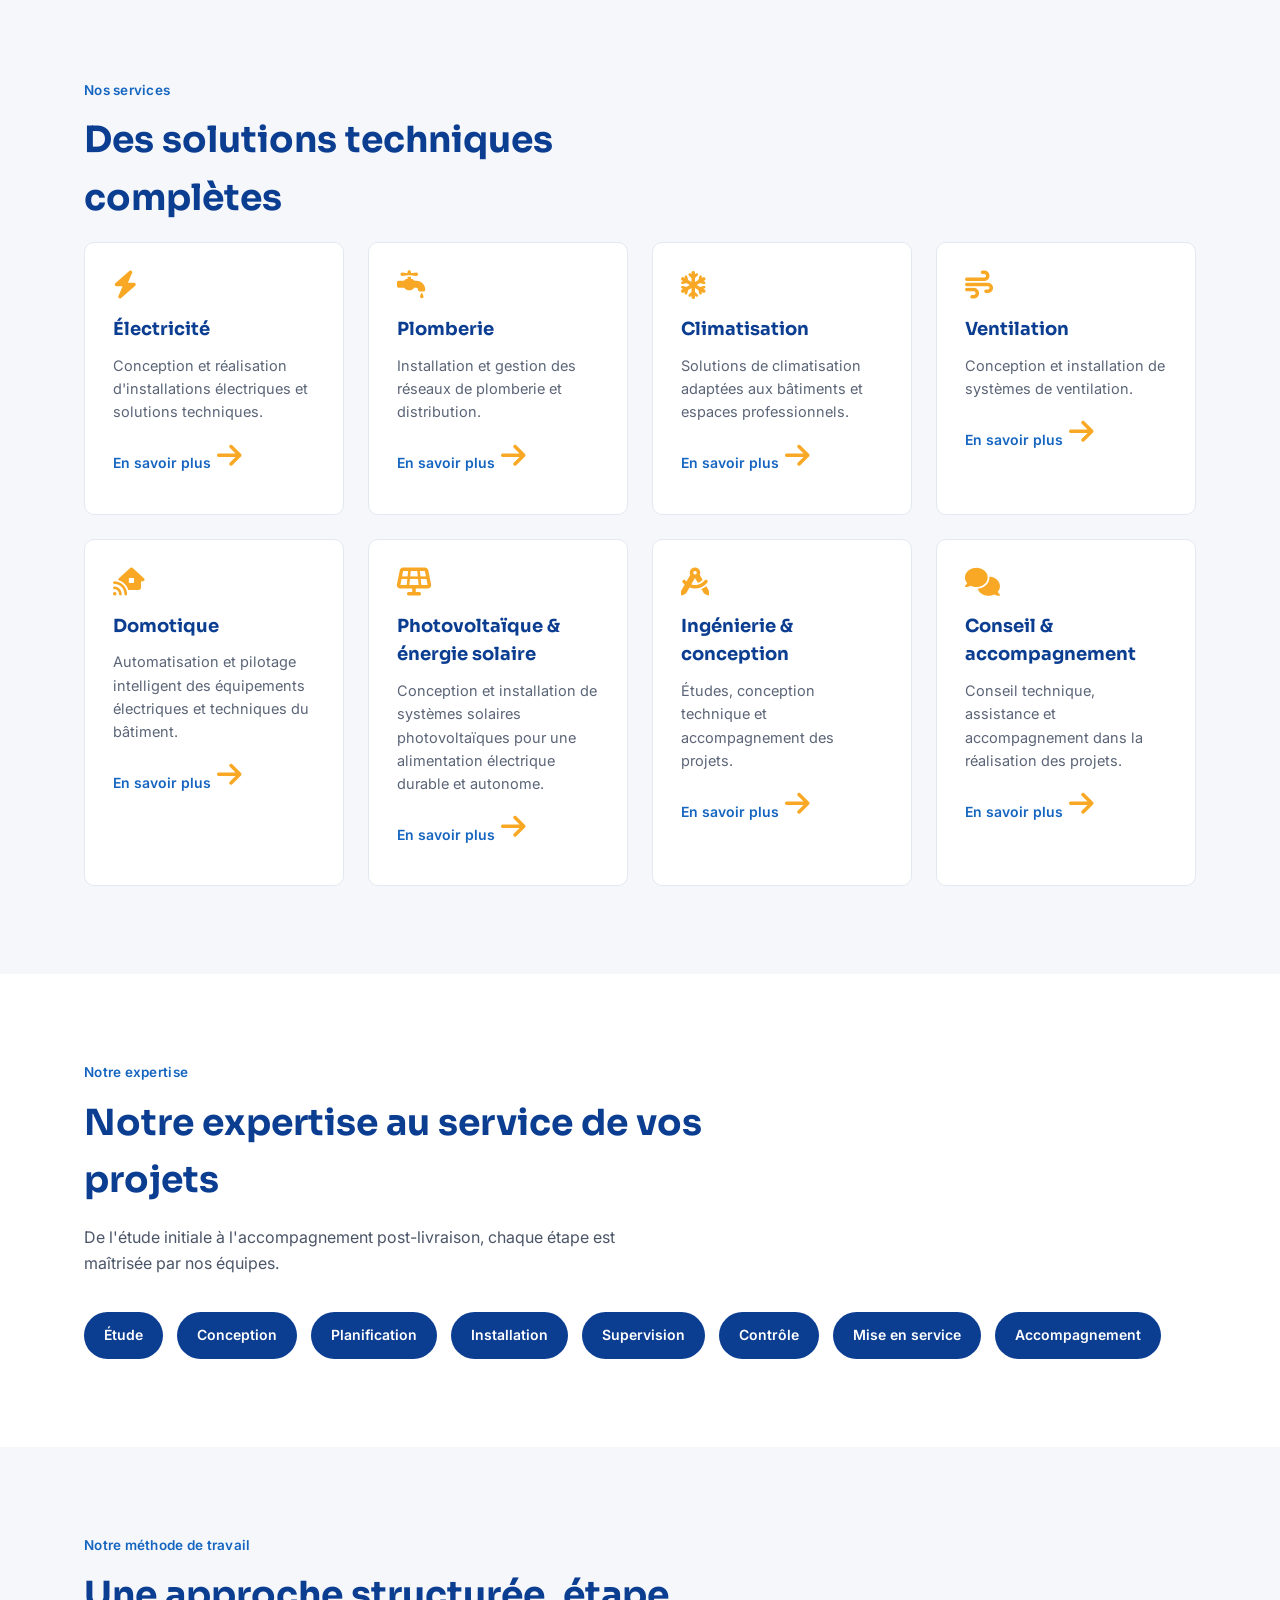
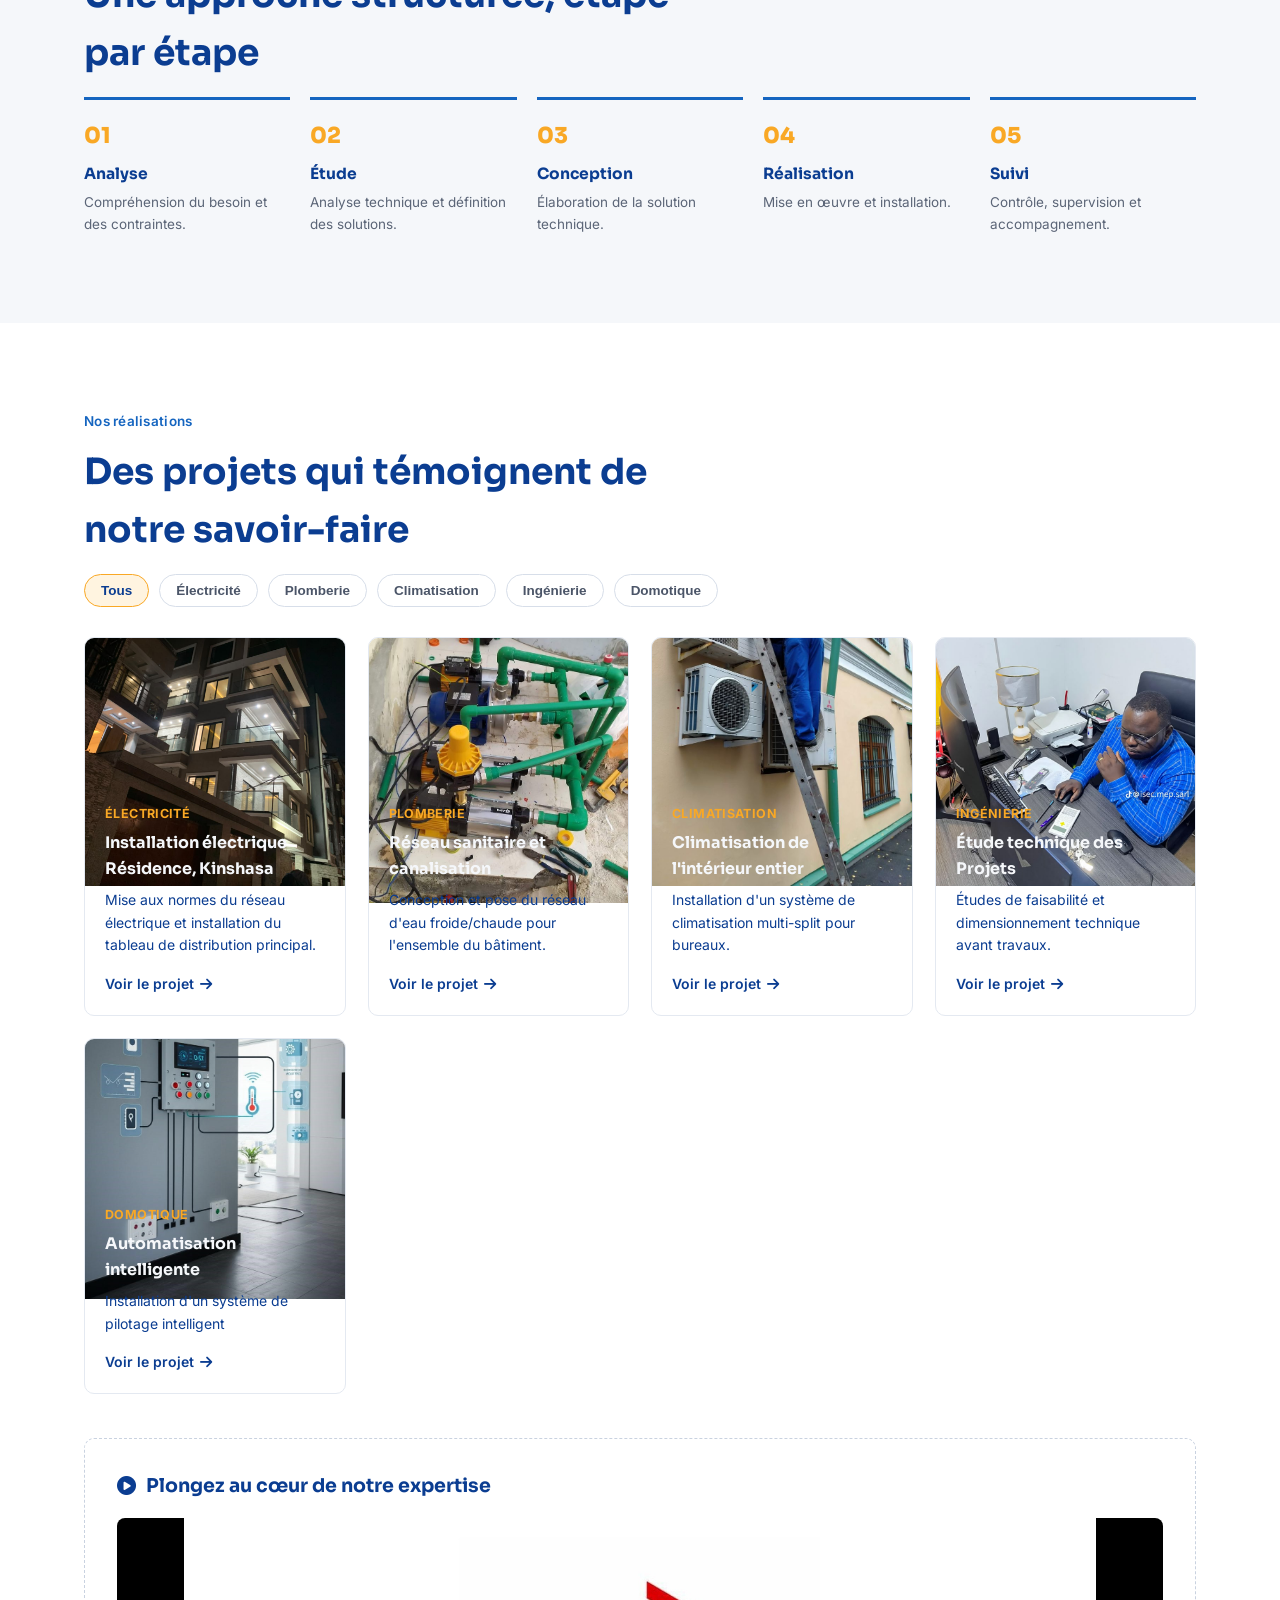
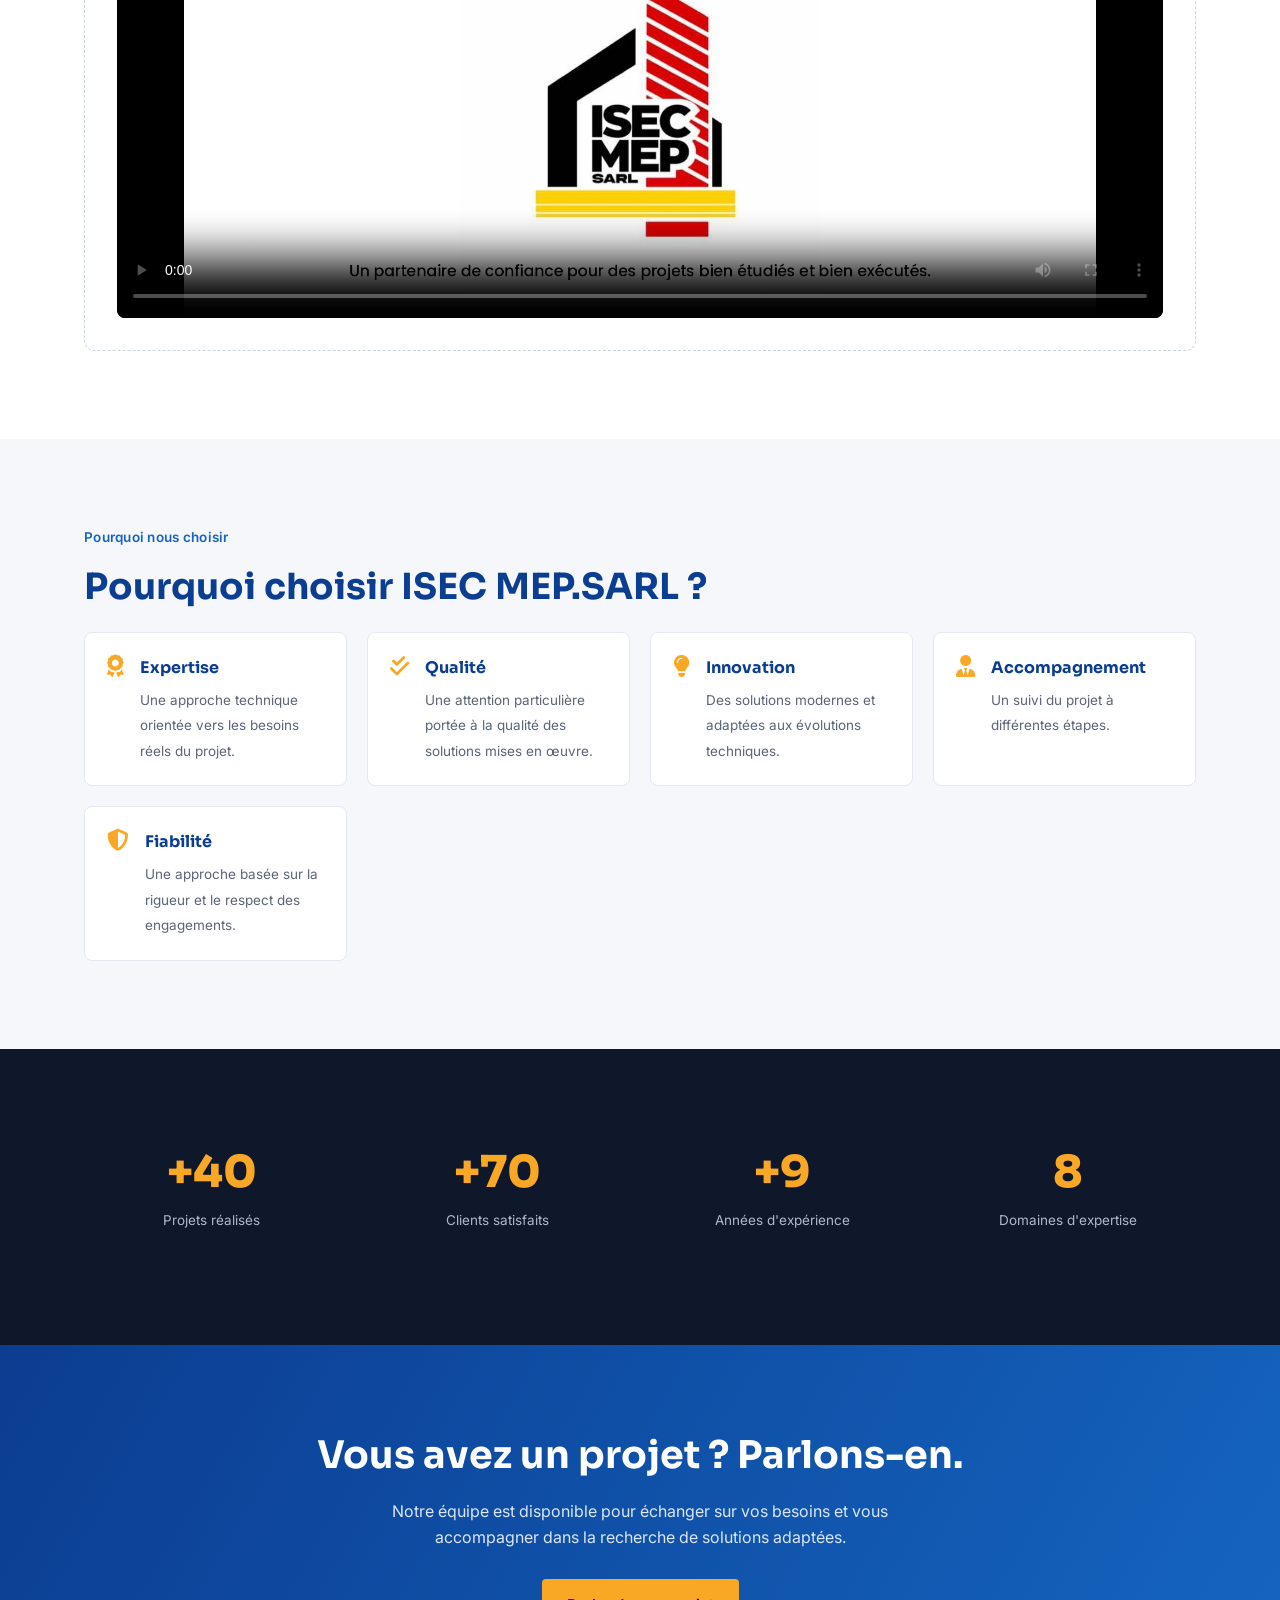
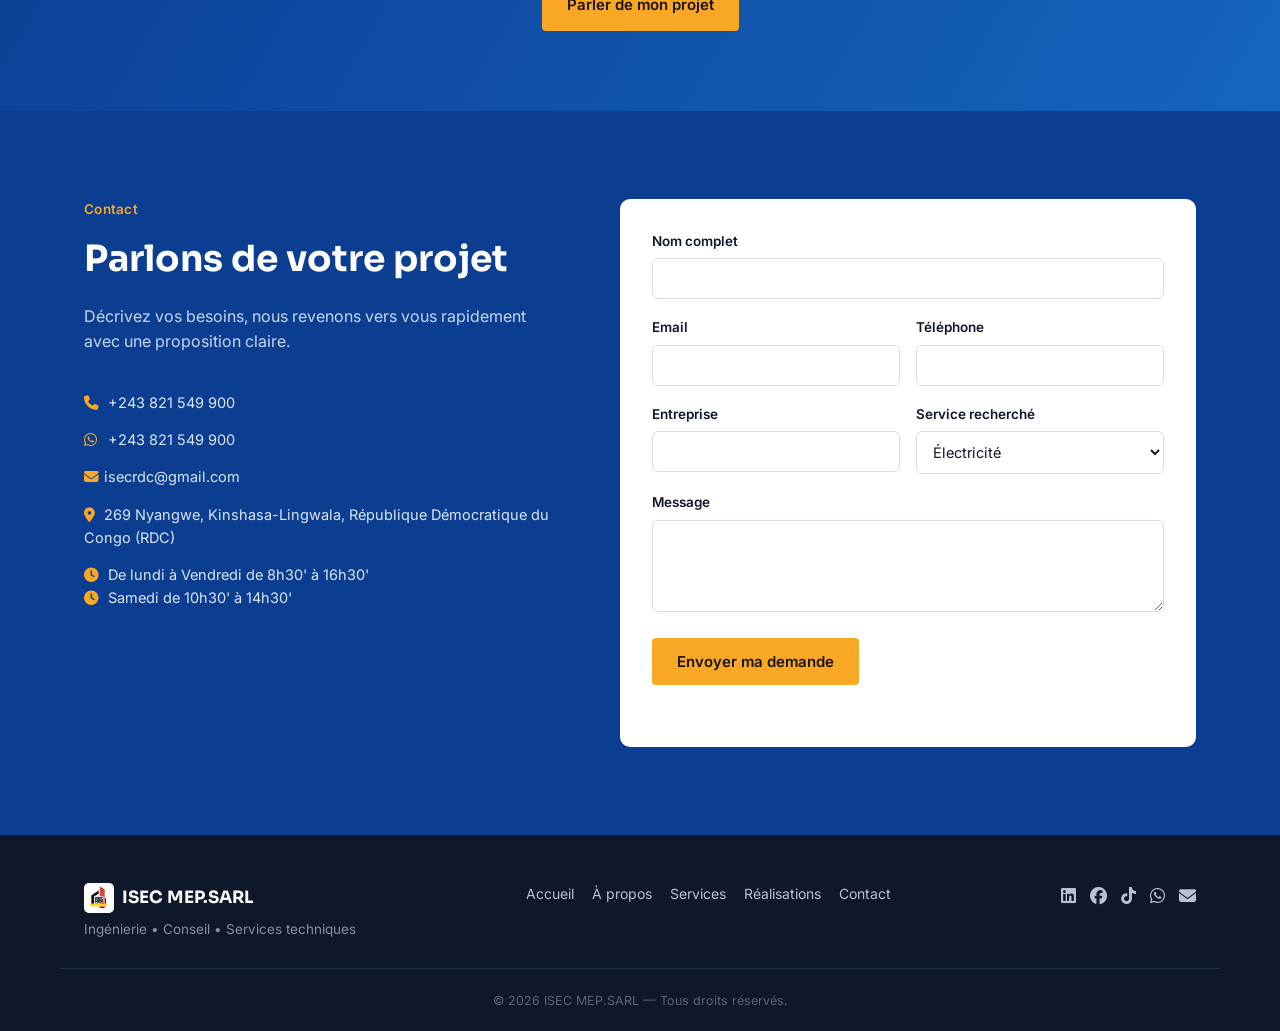
==== commit d9bee8ac: "add logo isec mep" ====
--- a/index.html
+++ b/index.html
@@ -28,7 +28,7 @@
 
     <header class="navbar" id="navbar">
         <div class="wrap nav-inner">
-            <a href="#accueil" class="brand"><span class="brand-mark">I</span> ISEC <span>MEP</span></a>
+            <a href="#accueil" class="brand"><span class="brand-mark"><img src="gallerie/logo-isec-mep.jpeg" alt=""></span> ISEC <span>MEP</span></a>
             <nav class="nav-links" id="navLinks" aria-label="Navigation principale">
                 <a href="#accueil">Accueil</a>
                 <a href="#apropos">À propos</a>
@@ -408,7 +408,7 @@
     <footer class="footer">
         <div class="wrap footer-grid">
             <div>
-                <p class="brand footer-brand"><span class="brand-mark">I</span> ISEC MEP.SARL</p>
+                <p class="brand footer-brand"><span class="brand-mark"><img src="gallerie/logo-isec-mep.jpeg" alt=""></span> ISEC MEP.SARL</p>
                 <p class="footer-tagline">Ingénierie • Conseil • Services techniques</p>
             </div>
             <nav aria-label="Liens du pied de page">
--- a/style.css
+++ b/style.css
@@ -159,7 +159,9 @@
 .brand span {
   color: var(--gold);
 }
-
+.brand span  img{
+  border-radius: 5px;
+}
 .brand-mark {
   width: 30px;
   height: 30px;
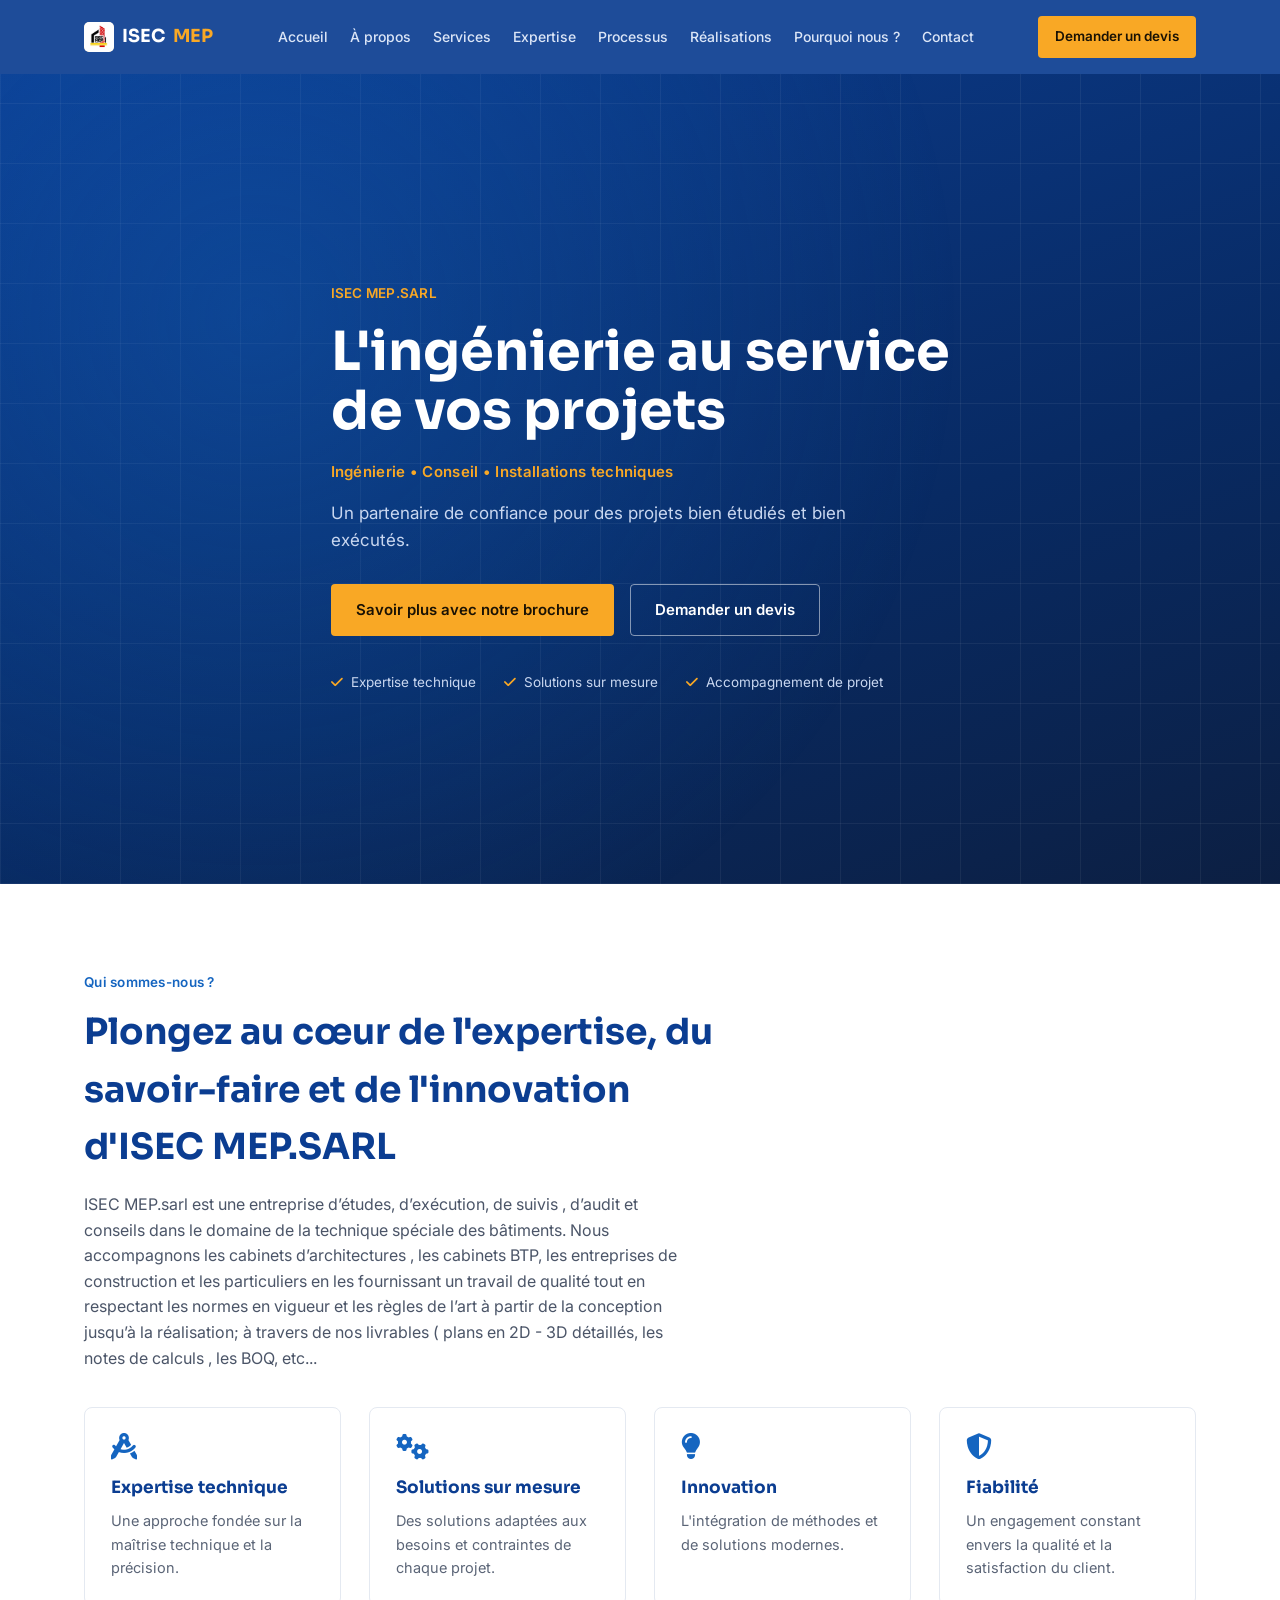
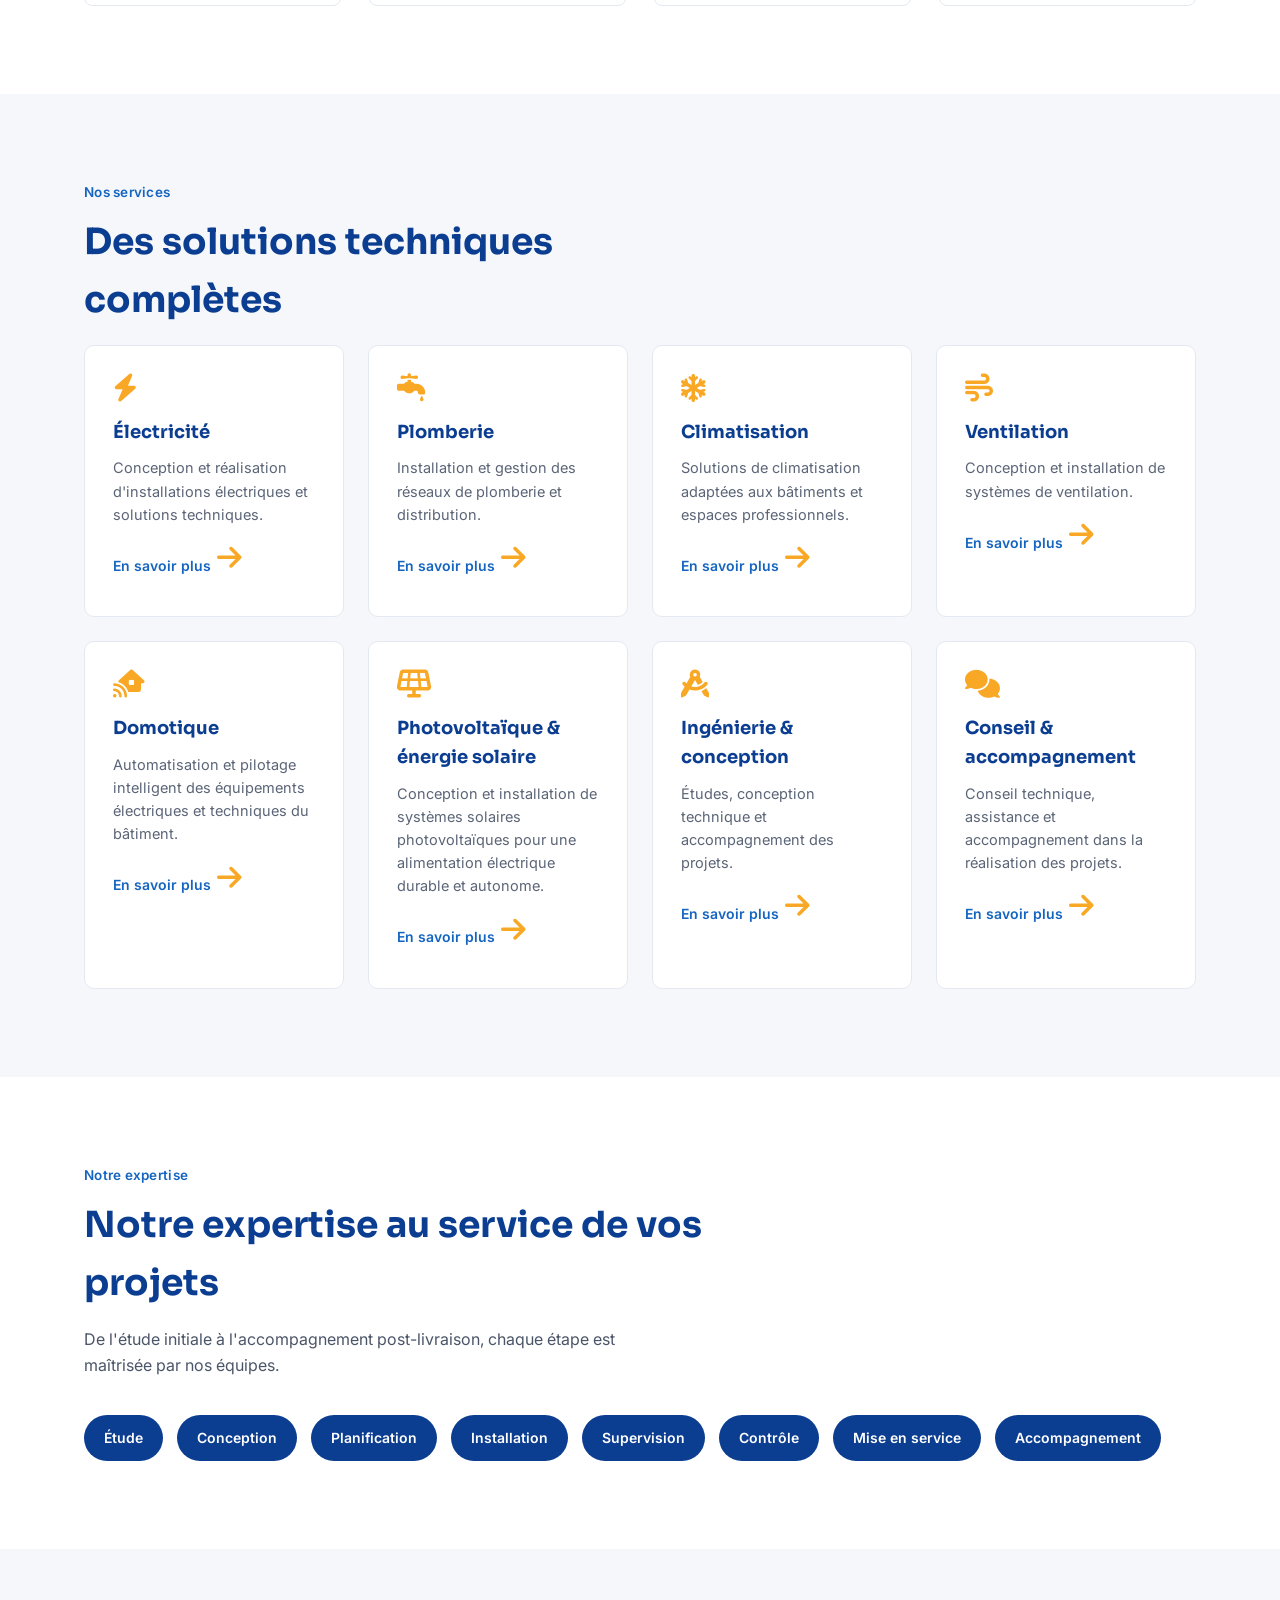
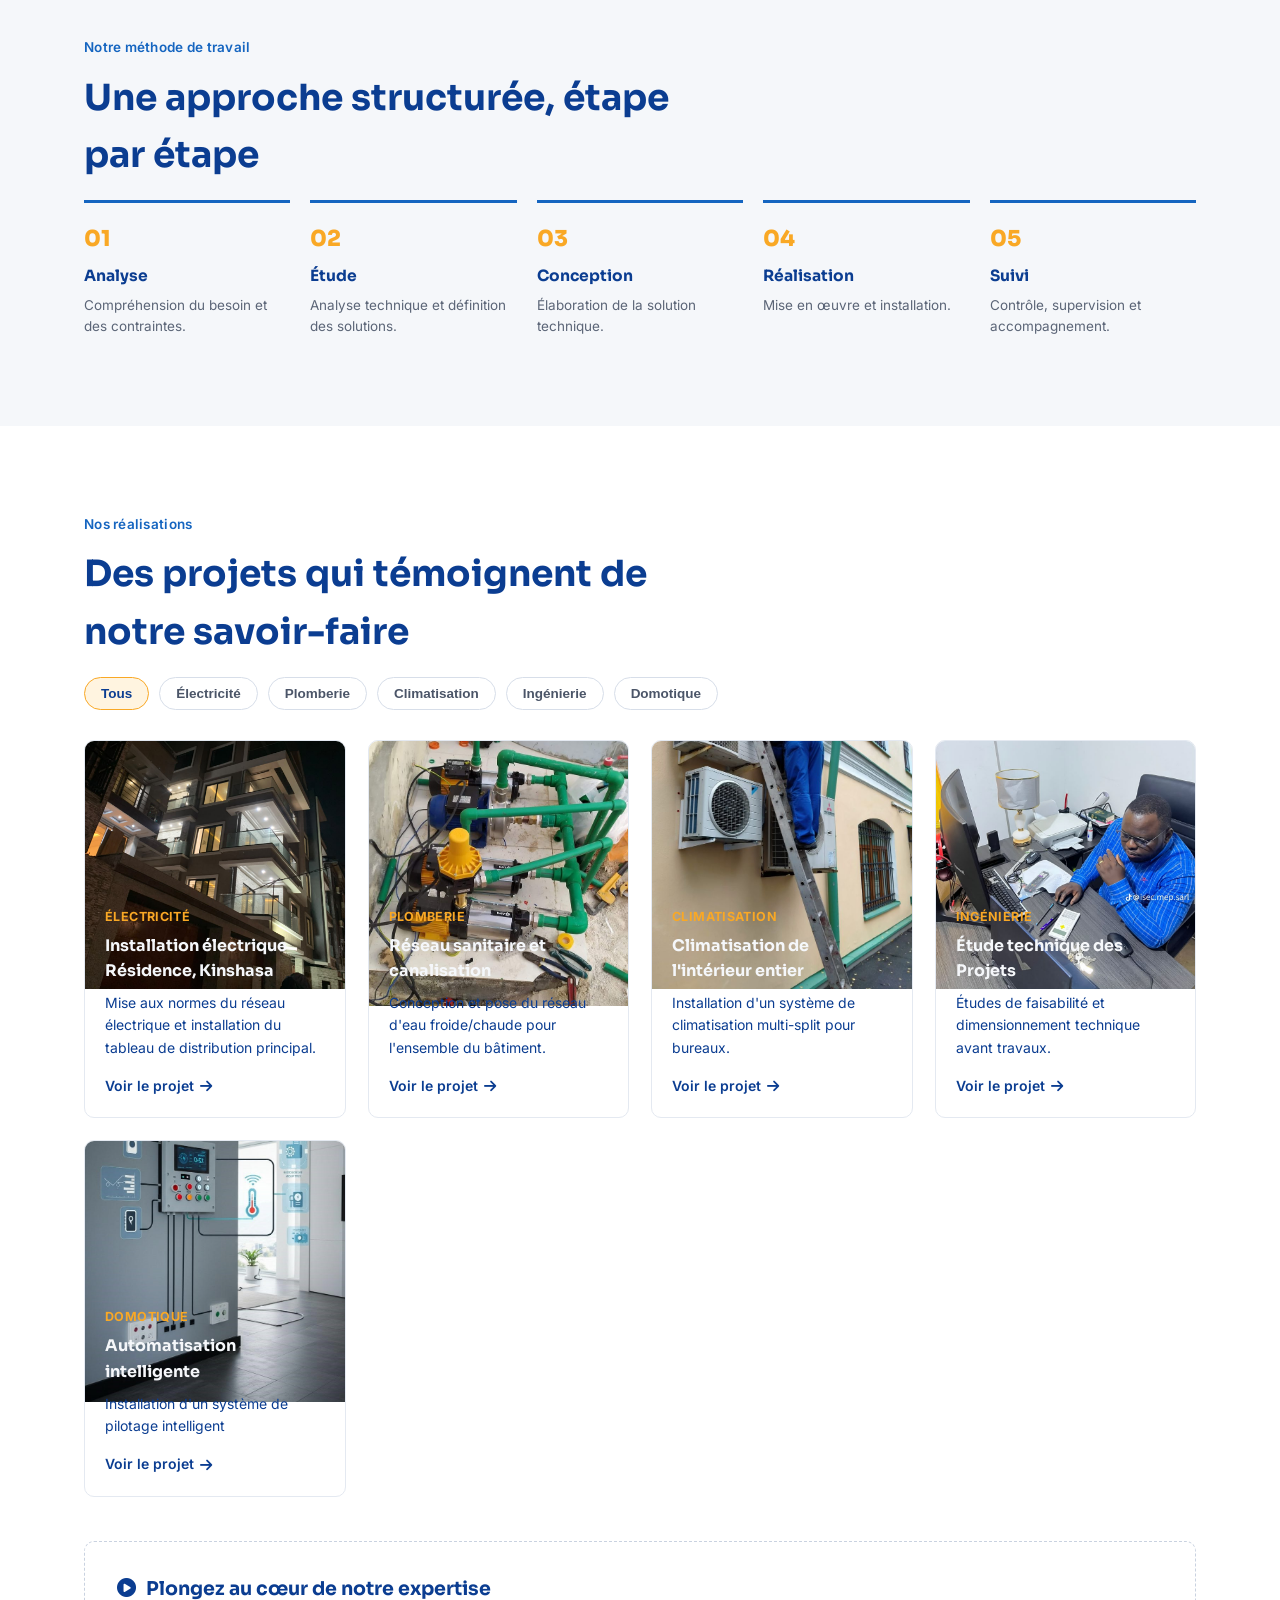
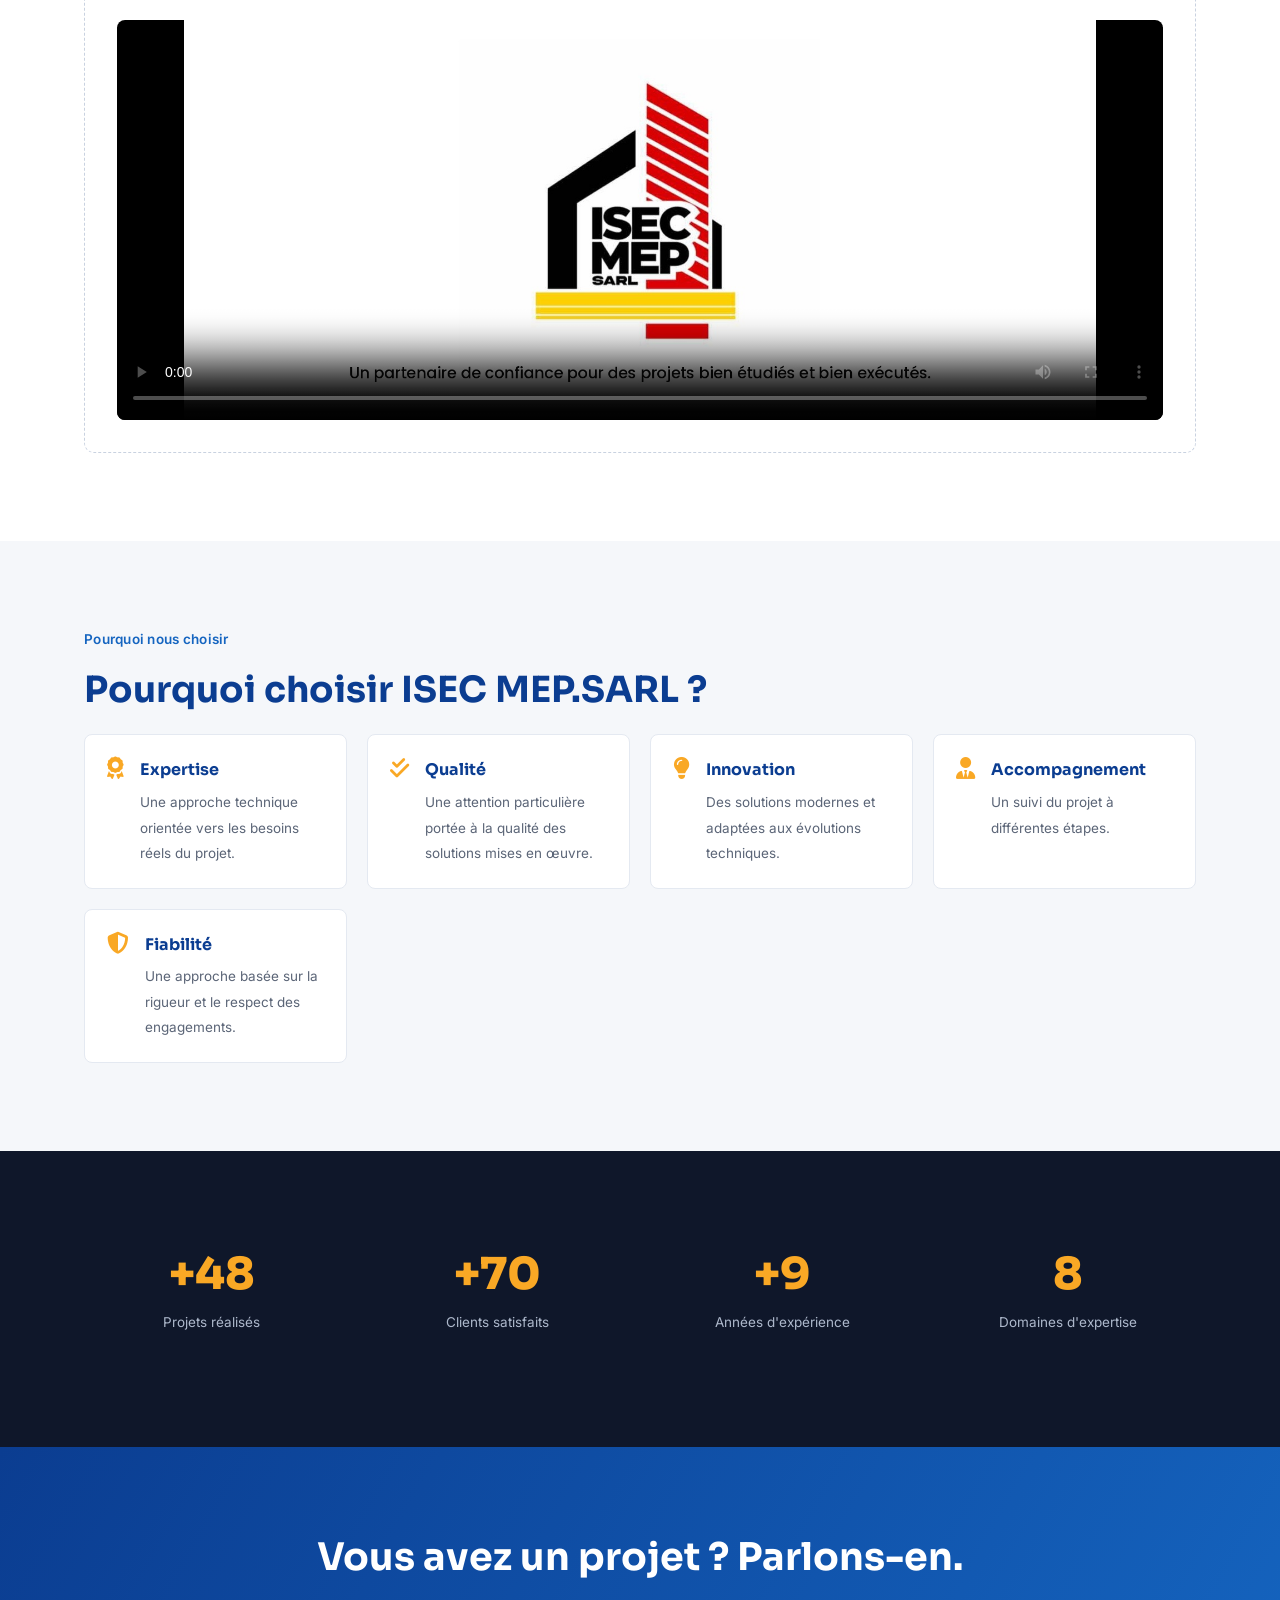
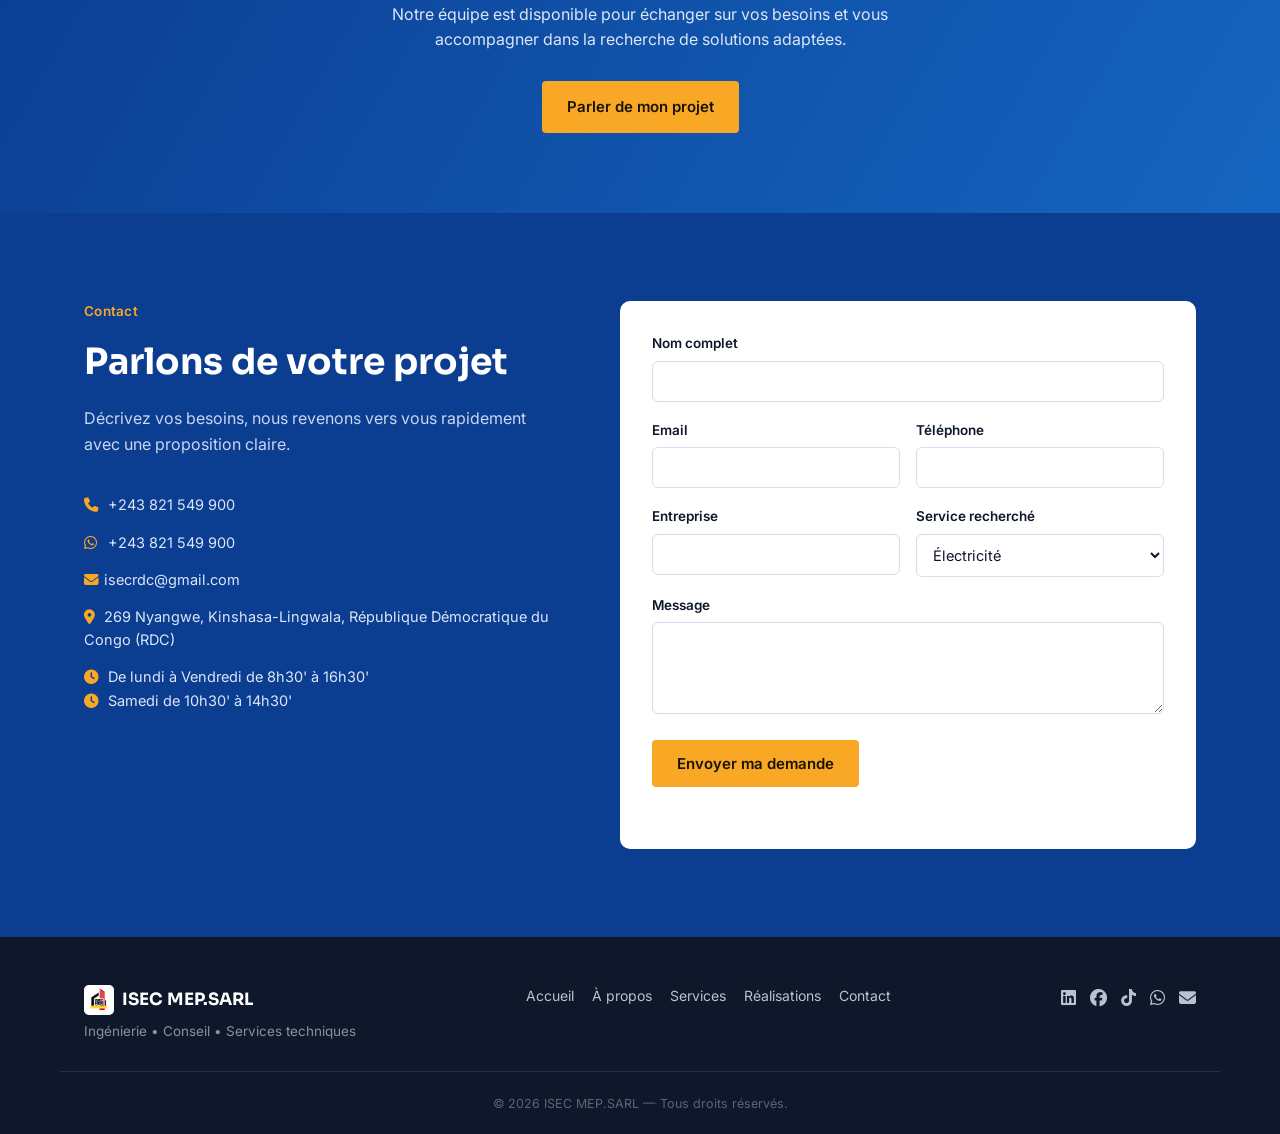
==== commit 3db7d023: "update content" ====
--- a/index.html
+++ b/index.html
@@ -28,7 +28,8 @@
 
     <header class="navbar" id="navbar">
         <div class="wrap nav-inner">
-            <a href="#accueil" class="brand"><span class="brand-mark"><img src="gallerie/logo-isec-mep.jpeg" alt=""></span> ISEC <span>MEP</span></a>
+            <a href="#accueil" class="brand"><span class="brand-mark"><img src="gallerie/logo-isec-mep.jpeg"
+                        alt=""></span> ISEC <span>MEP</span></a>
             <nav class="nav-links" id="navLinks" aria-label="Navigation principale">
                 <a href="#accueil">Accueil</a>
                 <a href="#apropos">À propos</a>
@@ -81,9 +82,12 @@
             <div class="wrap">
                 <p class="tag">Qui sommes-nous ?</p>
                 <h2>Plongez au cœur de l'expertise, du savoir-faire et de l'innovation d'ISEC MEP.SARL</h2>
-                <p class="lead">ISEC MEP.SARL accompagne ses clients et partenaires avec une approche fondée sur la rigueur technique,
-                    l'écoute
-                    et l'engagement qualité de l'étude jusqu'à la mise en service de chaque projet.</p>
+                <p class="lead">ISEC MEP.sarl est une entreprise d’études, d’exécution, de suivis , d’audit et conseils
+                    dans le domaine de la technique spéciale des bâtiments. Nous accompagnons les cabinets
+                    d’architectures , les cabinets BTP, les entreprises de construction et les particuliers en les
+                    fournissant un travail de qualité tout en respectant les normes en vigueur et les règles de l’art à
+                    partir de la conception jusqu’à la réalisation; à travers de nos livrables ( plans en 2D - 3D
+                    détaillés, les notes de calculs , les BOQ, etc...</p>
                 <div class="feature-grid">
                     <div class="feature"><i class="fa-solid fa-drafting-compass"></i>
                         <h3>Expertise technique</h3>
@@ -266,8 +270,8 @@
                 </div>
                 <div class="video-block" id="video-block">
                     <h3><i class="fa-solid fa-circle-play"></i>Plongez au cœur de notre expertise</h3>
-                    <video controls playsinline preload="metadata" poster="gallerie/ISEC_MEP_SARL_Facebook_Cover_slogan.jpg" width="100%"
-                        height="400px">
+                    <video controls playsinline preload="metadata"
+                        poster="gallerie/ISEC_MEP_SARL_Facebook_Cover_slogan.jpg" width="100%" height="400px">
 
                         <source src="gallerie/video-isec-mep.mp4" type="video/mp4">
 
@@ -408,7 +412,8 @@
     <footer class="footer">
         <div class="wrap footer-grid">
             <div>
-                <p class="brand footer-brand"><span class="brand-mark"><img src="gallerie/logo-isec-mep.jpeg" alt=""></span> ISEC MEP.SARL</p>
+                <p class="brand footer-brand"><span class="brand-mark"><img src="gallerie/logo-isec-mep.jpeg"
+                            alt=""></span> ISEC MEP.SARL</p>
                 <p class="footer-tagline">Ingénierie • Conseil • Services techniques</p>
             </div>
             <nav aria-label="Liens du pied de page">
